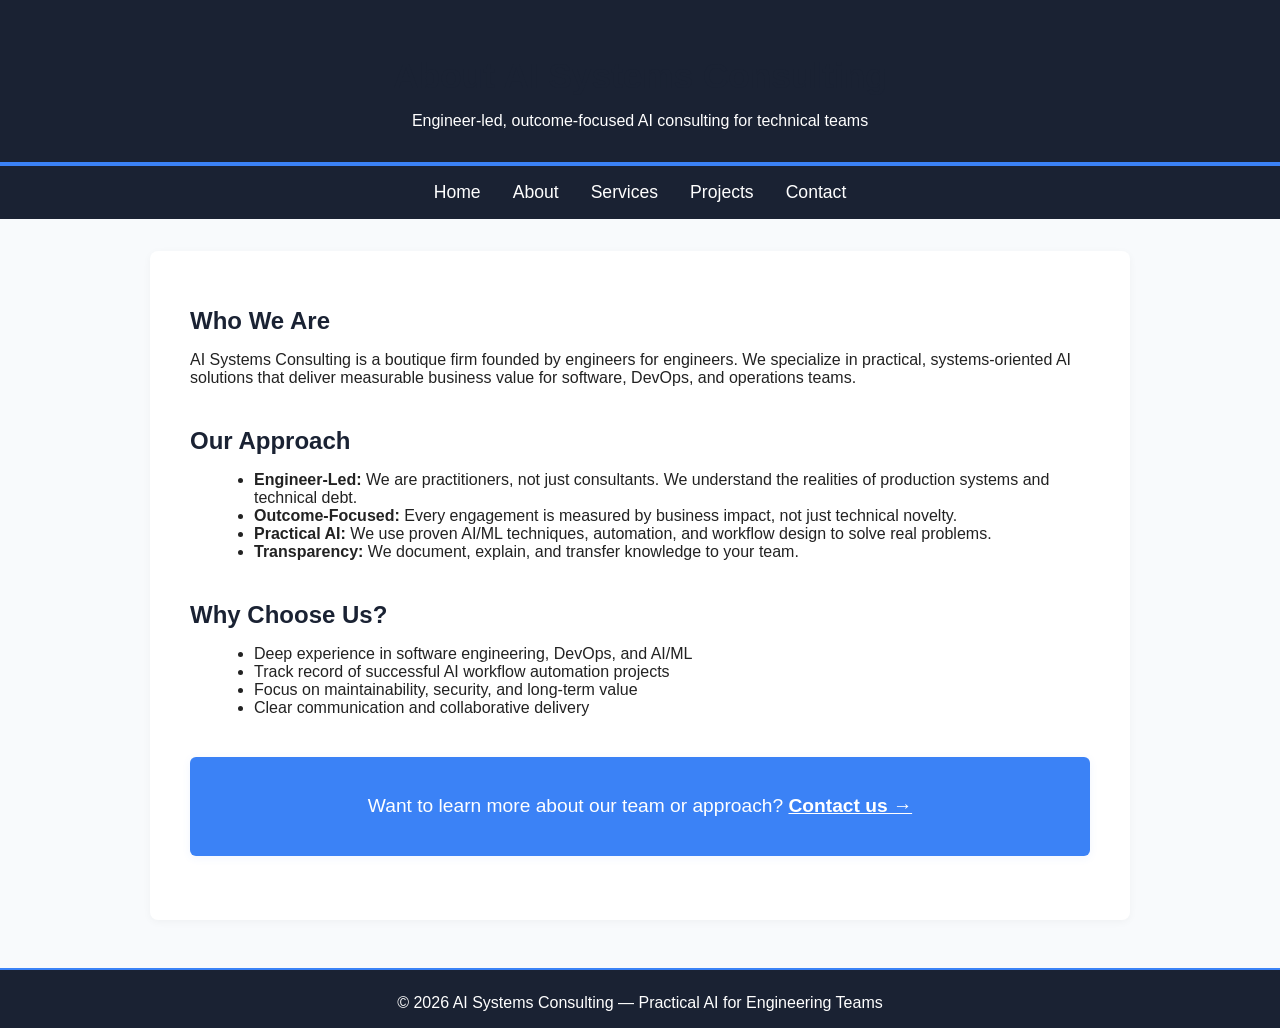
==== about.html @ 4ea0f73c "Initial website and project portfolio scaffolding" ====
<!DOCTYPE html>
<html lang="en">
<head>
  <meta charset="UTF-8">
  <meta name="viewport" content="width=device-width, initial-scale=1.0">
  <title>About | AI Systems Consulting</title>
  <link rel="stylesheet" href="assets/css/styles.css">
</head>
<body>
  <header>
    <h1>About AI Systems Consulting</h1>
    <p>Engineer-led, outcome-focused AI consulting for technical teams</p>
  </header>
  <nav>
    <a href="index.html">Home</a>
    <a href="about.html">About</a>
    <a href="services.html">Services</a>
    <a href="projects.html">Projects</a>
    <a href="contact.html">Contact</a>
  </nav>
  <main>
    <section>
      <h2>Who We Are</h2>
      <p>
        AI Systems Consulting is a boutique firm founded by engineers for engineers. We specialize in practical, systems-oriented AI solutions that deliver measurable business value for software, DevOps, and operations teams.
      </p>
    </section>
    <section>
      <h2>Our Approach</h2>
      <ul>
        <li><strong>Engineer-Led:</strong> We are practitioners, not just consultants. We understand the realities of production systems and technical debt.</li>
        <li><strong>Outcome-Focused:</strong> Every engagement is measured by business impact, not just technical novelty.</li>
        <li><strong>Practical AI:</strong> We use proven AI/ML techniques, automation, and workflow design to solve real problems.</li>
        <li><strong>Transparency:</strong> We document, explain, and transfer knowledge to your team.</li>
      </ul>
    </section>
    <section>
      <h2>Why Choose Us?</h2>
      <ul>
        <li>Deep experience in software engineering, DevOps, and AI/ML</li>
        <li>Track record of successful AI workflow automation projects</li>
        <li>Focus on maintainability, security, and long-term value</li>
        <li>Clear communication and collaborative delivery</li>
      </ul>
    </section>
    <section class="cta">
      <p>Want to learn more about our team or approach? <a href="contact.html">Contact us &rarr;</a></p>
    </section>
  </main>
  <footer>
    &copy; 2026 AI Systems Consulting &mdash; Practical AI for Engineering Teams
  </footer>
  <script src="assets/js/main.js"></script>
</body>
</html>
---- assets/css/styles.css ----
/* AI Systems Consulting - Main Stylesheet */

body {
  font-family: 'Segoe UI', 'Roboto', Arial, sans-serif;
  background: #f8fafc;
  color: #222;
  margin: 0;
  padding: 0;
}

header, nav, footer {
  background: #1a2233;
  color: #fff;
}

header {
  padding: 2rem 0 1rem 0;
  text-align: center;
  border-bottom: 4px solid #3b82f6;
}

nav {
  display: flex;
  justify-content: center;
  gap: 2rem;
  padding: 1rem 0;
  font-size: 1.1rem;
}

nav a {
  color: #fff;
  text-decoration: none;
  font-weight: 500;
  transition: color 0.2s;
}

nav a:hover {
  color: #3b82f6;
}

main {
  max-width: 900px;
  margin: 2rem auto;
  background: #fff;
  border-radius: 8px;
  box-shadow: 0 2px 8px rgba(0,0,0,0.04);
  padding: 2rem 2.5rem;
}

h1, h2, h3 {
  color: #1a2233;
  margin-top: 1.5rem;
}

h1 {
  font-size: 2.2rem;
  margin-bottom: 0.5rem;
}

h2 {
  font-size: 1.5rem;
  margin-bottom: 0.5rem;
}

h3 {
  font-size: 1.2rem;
  margin-bottom: 0.5rem;
}

section {
  margin-bottom: 2.5rem;
}

ul, ol {
  margin-left: 1.5rem;
}

.cta {
  background: #3b82f6;
  color: #fff;
  padding: 1.2rem 2rem;
  border-radius: 6px;
  text-align: center;
  font-size: 1.2rem;
  margin: 2rem 0;
  font-weight: 500;
  box-shadow: 0 2px 8px rgba(59,130,246,0.08);
}

.cta a {
  color: #fff;
  text-decoration: underline;
  font-weight: 600;
}

footer {
  text-align: center;
  padding: 1.5rem 0 1rem 0;
  font-size: 1rem;
  border-top: 2px solid #3b82f6;
  margin-top: 3rem;
}

.project-list {
  display: flex;
  flex-wrap: wrap;
  gap: 2rem;
  justify-content: flex-start;
}

.project-card {
  background: #f1f5f9;
  border-radius: 6px;
  box-shadow: 0 1px 4px rgba(0,0,0,0.03);
  padding: 1.2rem 1.5rem;
  flex: 1 1 350px;
  min-width: 320px;
  max-width: 420px;
  margin-bottom: 1.5rem;
  border-left: 4px solid #3b82f6;
}

.project-card h3 {
  margin-top: 0;
  color: #2563eb;
}

@media (max-width: 600px) {
  main {
    padding: 1rem 0.5rem;
  }
  .project-list {
    flex-direction: column;
    gap: 1rem;
  }
  .project-card {
    min-width: unset;
    max-width: unset;
  }
}
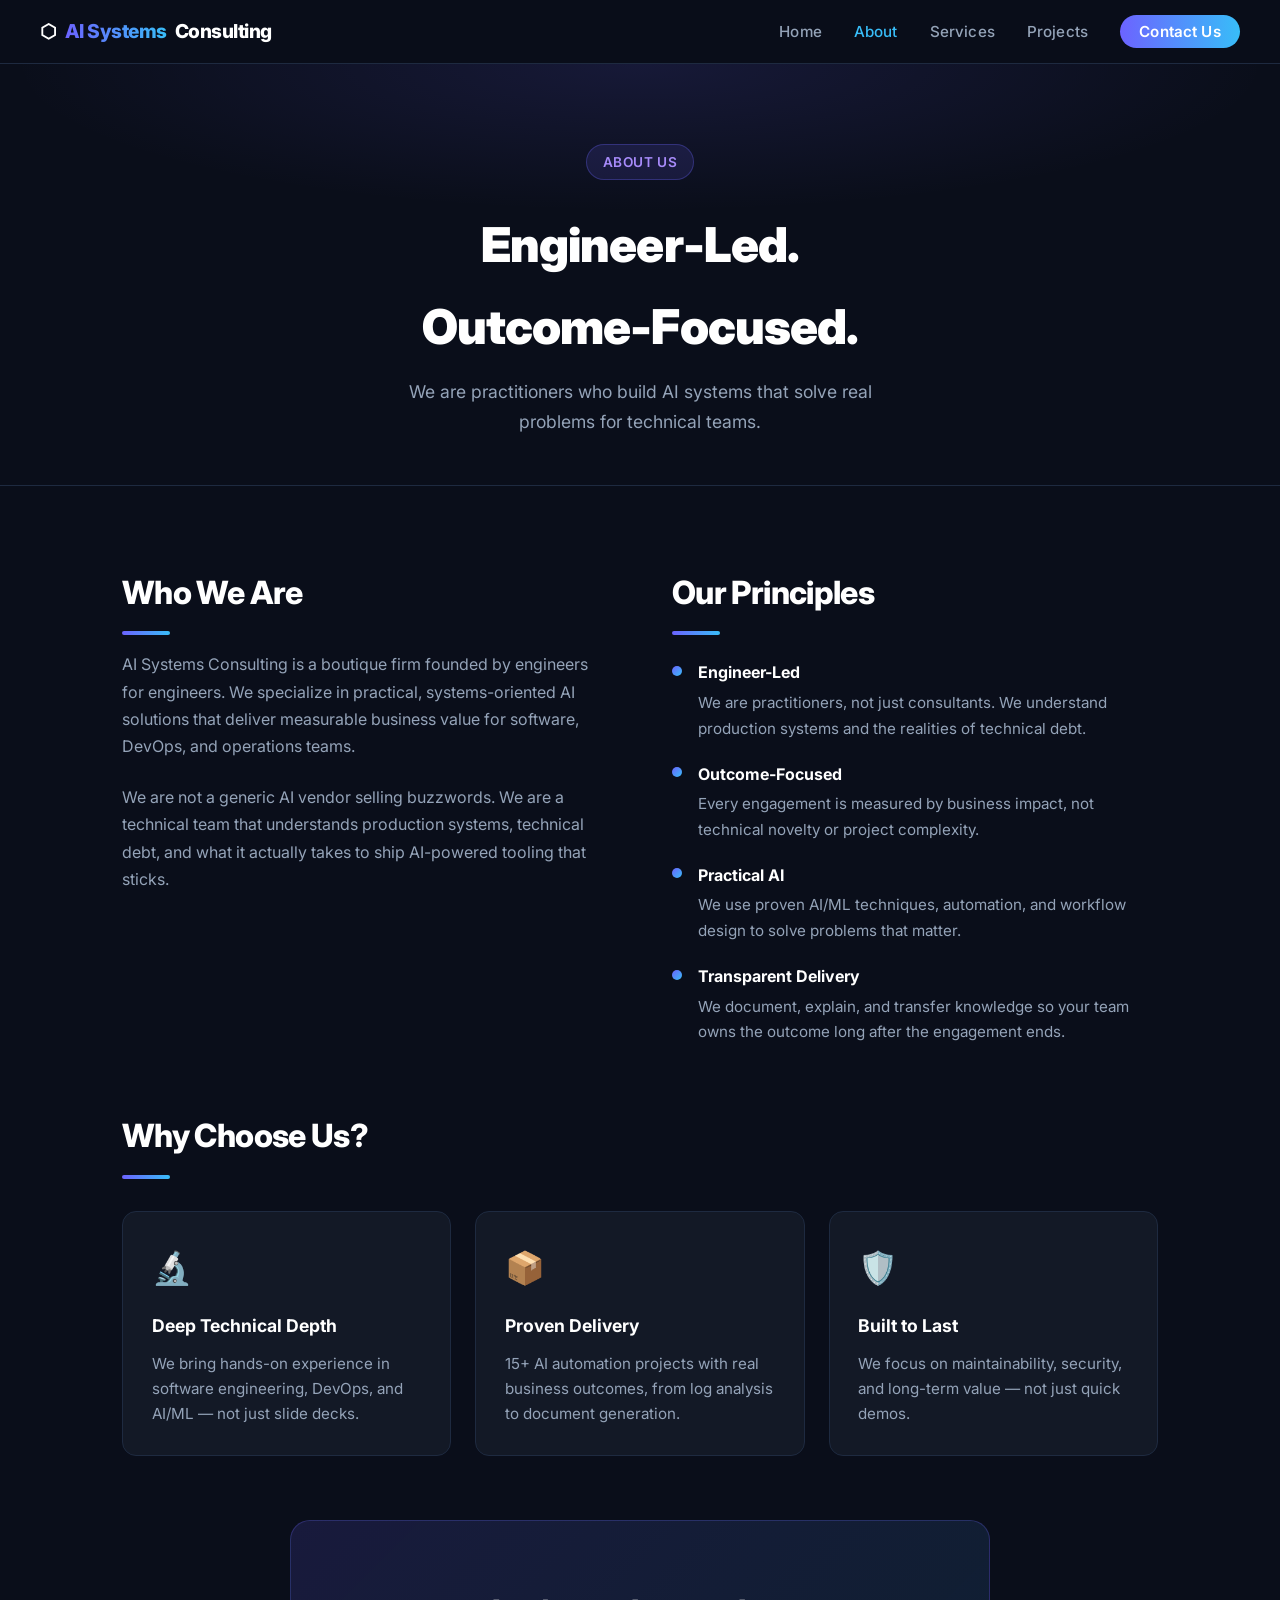
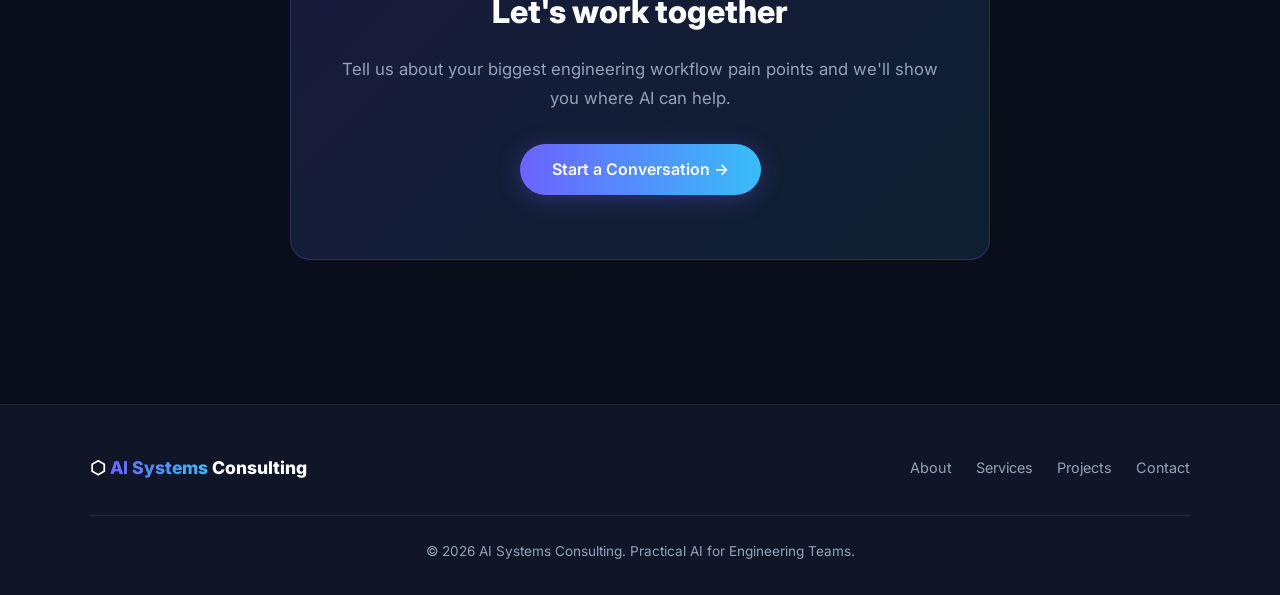
==== commit 83cdb241: "Complete website redesign: dark theme, modern layout, hero sections, card grid, scroll animations" ====
--- a/about.html
+++ b/about.html
@@ -4,52 +4,104 @@
   <meta charset="UTF-8">
   <meta name="viewport" content="width=device-width, initial-scale=1.0">
   <title>About | AI Systems Consulting</title>
+  <link rel="preconnect" href="https://fonts.googleapis.com">
+  <link rel="preconnect" href="https://fonts.gstatic.com" crossorigin>
+  <link href="https://fonts.googleapis.com/css2?family=Inter:wght@400;500;600;700;800;900&display=swap" rel="stylesheet">
   <link rel="stylesheet" href="assets/css/styles.css">
 </head>
 <body>
-  <header>
-    <h1>About AI Systems Consulting</h1>
-    <p>Engineer-led, outcome-focused AI consulting for technical teams</p>
-  </header>
-  <nav>
-    <a href="index.html">Home</a>
-    <a href="about.html">About</a>
-    <a href="services.html">Services</a>
-    <a href="projects.html">Projects</a>
-    <a href="contact.html">Contact</a>
+
+  <nav class="navbar">
+    <a class="navbar-brand" href="index.html">⬡ <span>AI Systems</span> Consulting</a>
+    <ul class="navbar-links">
+      <li><a href="index.html">Home</a></li>
+      <li><a href="about.html" class="active">About</a></li>
+      <li><a href="services.html">Services</a></li>
+      <li><a href="projects.html">Projects</a></li>
+      <li><a href="contact.html" class="navbar-cta">Contact Us</a></li>
+    </ul>
   </nav>
-  <main>
-    <section>
-      <h2>Who We Are</h2>
-      <p>
-        AI Systems Consulting is a boutique firm founded by engineers for engineers. We specialize in practical, systems-oriented AI solutions that deliver measurable business value for software, DevOps, and operations teams.
-      </p>
-    </section>
-    <section>
-      <h2>Our Approach</h2>
-      <ul>
-        <li><strong>Engineer-Led:</strong> We are practitioners, not just consultants. We understand the realities of production systems and technical debt.</li>
-        <li><strong>Outcome-Focused:</strong> Every engagement is measured by business impact, not just technical novelty.</li>
-        <li><strong>Practical AI:</strong> We use proven AI/ML techniques, automation, and workflow design to solve real problems.</li>
-        <li><strong>Transparency:</strong> We document, explain, and transfer knowledge to your team.</li>
-      </ul>
-    </section>
-    <section>
-      <h2>Why Choose Us?</h2>
-      <ul>
-        <li>Deep experience in software engineering, DevOps, and AI/ML</li>
-        <li>Track record of successful AI workflow automation projects</li>
-        <li>Focus on maintainability, security, and long-term value</li>
-        <li>Clear communication and collaborative delivery</li>
-      </ul>
-    </section>
-    <section class="cta">
-      <p>Want to learn more about our team or approach? <a href="contact.html">Contact us &rarr;</a></p>
-    </section>
-  </main>
+
+  <div class="page-hero">
+    <div class="hero-badge">About Us</div>
+    <h1>Engineer-Led.<br>Outcome-Focused.</h1>
+    <p>We are practitioners who build AI systems that solve real problems for technical teams.</p>
+  </div>
+
+  <div class="section">
+    <div class="about-grid">
+      <div>
+        <h2 class="section-title">Who We Are</h2>
+        <div class="accent-line"></div>
+        <p style="color:var(--text2); margin-bottom:1.5rem;">AI Systems Consulting is a boutique firm founded by engineers for engineers. We specialize in practical, systems-oriented AI solutions that deliver measurable business value for software, DevOps, and operations teams.</p>
+        <p style="color:var(--text2);">We are not a generic AI vendor selling buzzwords. We are a technical team that understands production systems, technical debt, and what it actually takes to ship AI-powered tooling that sticks.</p>
+      </div>
+      <div>
+        <h2 class="section-title">Our Principles</h2>
+        <div class="accent-line"></div>
+        <div class="about-values">
+          <div class="value-item">
+            <div class="value-dot"></div>
+            <div><strong style="color:var(--white);">Engineer-Led</strong><p style="color:var(--text2); font-size:0.95rem; margin-top:0.2rem;">We are practitioners, not just consultants. We understand production systems and the realities of technical debt.</p></div>
+          </div>
+          <div class="value-item">
+            <div class="value-dot"></div>
+            <div><strong style="color:var(--white);">Outcome-Focused</strong><p style="color:var(--text2); font-size:0.95rem; margin-top:0.2rem;">Every engagement is measured by business impact, not technical novelty or project complexity.</p></div>
+          </div>
+          <div class="value-item">
+            <div class="value-dot"></div>
+            <div><strong style="color:var(--white);">Practical AI</strong><p style="color:var(--text2); font-size:0.95rem; margin-top:0.2rem;">We use proven AI/ML techniques, automation, and workflow design to solve problems that matter.</p></div>
+          </div>
+          <div class="value-item">
+            <div class="value-dot"></div>
+            <div><strong style="color:var(--white);">Transparent Delivery</strong><p style="color:var(--text2); font-size:0.95rem; margin-top:0.2rem;">We document, explain, and transfer knowledge so your team owns the outcome long after the engagement ends.</p></div>
+          </div>
+        </div>
+      </div>
+    </div>
+
+    <div style="margin-top:4rem;">
+      <h2 class="section-title">Why Choose Us?</h2>
+      <div class="accent-line"></div>
+      <div class="cards-grid" style="margin-top:2rem;">
+        <div class="card">
+          <div class="card-icon">🔬</div>
+          <h3>Deep Technical Depth</h3>
+          <p style="color:var(--text2);">We bring hands-on experience in software engineering, DevOps, and AI/ML — not just slide decks.</p>
+        </div>
+        <div class="card">
+          <div class="card-icon">📦</div>
+          <h3>Proven Delivery</h3>
+          <p style="color:var(--text2);">15+ AI automation projects with real business outcomes, from log analysis to document generation.</p>
+        </div>
+        <div class="card">
+          <div class="card-icon">🛡️</div>
+          <h3>Built to Last</h3>
+          <p style="color:var(--text2);">We focus on maintainability, security, and long-term value — not just quick demos.</p>
+        </div>
+      </div>
+    </div>
+
+    <div class="cta-section" style="margin-top:4rem;">
+      <h2>Let's work together</h2>
+      <p>Tell us about your biggest engineering workflow pain points and we'll show you where AI can help.</p>
+      <a href="contact.html" class="btn btn-primary">Start a Conversation →</a>
+    </div>
+  </div>
+
   <footer>
-    &copy; 2026 AI Systems Consulting &mdash; Practical AI for Engineering Teams
+    <div class="footer-inner">
+      <div class="footer-brand">⬡ <span>AI Systems</span> Consulting</div>
+      <div class="footer-links">
+        <a href="about.html">About</a>
+        <a href="services.html">Services</a>
+        <a href="projects.html">Projects</a>
+        <a href="contact.html">Contact</a>
+      </div>
+    </div>
+    <div class="footer-copy">&copy; 2026 AI Systems Consulting. Practical AI for Engineering Teams.</div>
   </footer>
+
   <script src="assets/js/main.js"></script>
 </body>
 </html>
--- a/assets/css/styles.css
+++ b/assets/css/styles.css
@@ -1,140 +1,582 @@
-/* AI Systems Consulting - Main Stylesheet */
+/* ===================================================
+   AI Systems Consulting — Complete Redesign 2026
+   =================================================== */
+
+:root {
+  --bg: #0a0e1a;
+  --bg2: #101628;
+  --bg3: #151c30;
+  --card: #131926;
+  --accent: #6c63ff;
+  --accent2: #38bdf8;
+  --accent3: #a78bfa;
+  --text: #e8eaf6;
+  --text2: #94a3b8;
+  --border: #1e2a40;
+  --white: #fff;
+  --radius: 14px;
+  --shadow: 0 4px 32px rgba(108,99,255,0.10);
+  --transition: 0.22s cubic-bezier(.4,0,.2,1);
+}
+
+*, *::before, *::after { box-sizing: border-box; margin: 0; padding: 0; }
+
+html { scroll-behavior: smooth; }
 
 body {
-  font-family: 'Segoe UI', 'Roboto', Arial, sans-serif;
-  background: #f8fafc;
-  color: #222;
-  margin: 0;
-  padding: 0;
-}
-
-header, nav, footer {
-  background: #1a2233;
-  color: #fff;
-}
-
-header {
-  padding: 2rem 0 1rem 0;
-  text-align: center;
-  border-bottom: 4px solid #3b82f6;
-}
-
-nav {
-  display: flex;
+  font-family: 'Inter', 'Segoe UI', Arial, sans-serif;
+  background: var(--bg);
+  color: var(--text);
+  min-height: 100vh;
+  line-height: 1.7;
+}
+
+/* ---- NAVBAR ---- */
+.navbar {
+  position: sticky;
+  top: 0;
+  z-index: 100;
+  background: rgba(10,14,26,0.95);
+  backdrop-filter: blur(12px);
+  border-bottom: 1px solid var(--border);
+  display: flex;
+  align-items: center;
+  justify-content: space-between;
+  padding: 0 2.5rem;
+  height: 64px;
+}
+.navbar-brand {
+  font-size: 1.2rem;
+  font-weight: 800;
+  letter-spacing: -0.5px;
+  color: var(--white);
+  text-decoration: none;
+  display: flex;
+  align-items: center;
+  gap: 0.5rem;
+}
+.navbar-brand span {
+  background: linear-gradient(90deg, var(--accent), var(--accent2));
+  -webkit-background-clip: text;
+  -webkit-text-fill-color: transparent;
+  background-clip: text;
+}
+.navbar-links {
+  display: flex;
+  gap: 2rem;
+  list-style: none;
+}
+.navbar-links a {
+  color: var(--text2);
+  text-decoration: none;
+  font-size: 0.95rem;
+  font-weight: 500;
+  transition: color var(--transition);
+  letter-spacing: 0.01em;
+}
+.navbar-links a:hover, .navbar-links a.active {
+  color: var(--accent2);
+}
+.navbar-cta {
+  background: linear-gradient(90deg, var(--accent), var(--accent2));
+  color: var(--white) !important;
+  padding: 0.45rem 1.2rem;
+  border-radius: 99px;
+  font-weight: 600 !important;
+  transition: opacity var(--transition) !important;
+}
+.navbar-cta:hover { opacity: 0.85; }
+
+/* ---- HERO ---- */
+.hero {
+  min-height: 88vh;
+  display: flex;
+  flex-direction: column;
+  align-items: center;
   justify-content: center;
-  gap: 2rem;
+  text-align: center;
+  padding: 6rem 2rem 4rem;
+  background: radial-gradient(ellipse 80% 60% at 50% 0%, rgba(108,99,255,0.18) 0%, transparent 70%),
+              radial-gradient(ellipse 50% 40% at 80% 80%, rgba(56,189,248,0.10) 0%, transparent 60%),
+              var(--bg);
+  position: relative;
+  overflow: hidden;
+}
+.hero::before {
+  content: '';
+  position: absolute;
+  inset: 0;
+  background: url("data:image/svg+xml,%3Csvg width='60' height='60' viewBox='0 0 60 60' xmlns='http://www.w3.org/2000/svg'%3E%3Cg fill='none' fill-rule='evenodd'%3E%3Cg fill='%236c63ff' fill-opacity='0.04'%3E%3Ccircle cx='30' cy='30' r='1.5'/%3E%3C/g%3E%3C/g%3E%3C/svg%3E");
+  pointer-events: none;
+}
+.hero-badge {
+  display: inline-flex;
+  align-items: center;
+  gap: 0.5rem;
+  background: rgba(108,99,255,0.13);
+  border: 1px solid rgba(108,99,255,0.3);
+  color: var(--accent3);
+  border-radius: 99px;
+  padding: 0.35rem 1rem;
+  font-size: 0.85rem;
+  font-weight: 600;
+  margin-bottom: 1.5rem;
+  letter-spacing: 0.04em;
+  text-transform: uppercase;
+}
+.hero h1 {
+  font-size: clamp(2.2rem, 6vw, 4rem);
+  font-weight: 900;
+  line-height: 1.1;
+  letter-spacing: -0.03em;
+  margin-bottom: 1.2rem;
+  color: var(--white);
+}
+.hero h1 .gradient-text {
+  background: linear-gradient(90deg, var(--accent), var(--accent2), var(--accent3));
+  -webkit-background-clip: text;
+  -webkit-text-fill-color: transparent;
+  background-clip: text;
+}
+.hero p {
+  font-size: 1.2rem;
+  color: var(--text2);
+  max-width: 620px;
+  margin: 0 auto 2.5rem;
+}
+.hero-actions {
+  display: flex;
+  gap: 1rem;
+  flex-wrap: wrap;
+  justify-content: center;
+}
+.btn {
+  display: inline-flex;
+  align-items: center;
+  gap: 0.4rem;
+  padding: 0.75rem 2rem;
+  border-radius: 99px;
+  font-size: 1rem;
+  font-weight: 600;
+  text-decoration: none;
+  transition: all var(--transition);
+  cursor: pointer;
+  border: none;
+}
+.btn-primary {
+  background: linear-gradient(90deg, var(--accent), var(--accent2));
+  color: var(--white);
+  box-shadow: 0 4px 24px rgba(108,99,255,0.3);
+}
+.btn-primary:hover { opacity: 0.88; transform: translateY(-1px); box-shadow: 0 8px 32px rgba(108,99,255,0.4); }
+.btn-secondary {
+  background: rgba(255,255,255,0.06);
+  color: var(--text);
+  border: 1px solid var(--border);
+}
+.btn-secondary:hover { background: rgba(255,255,255,0.10); transform: translateY(-1px); }
+
+/* ---- STATS BAR ---- */
+.stats-bar {
+  display: flex;
+  justify-content: center;
+  gap: 3rem;
+  padding: 2.5rem 2rem;
+  background: var(--bg2);
+  border-top: 1px solid var(--border);
+  border-bottom: 1px solid var(--border);
+  flex-wrap: wrap;
+}
+.stat {
+  text-align: center;
+}
+.stat-number {
+  font-size: 2rem;
+  font-weight: 800;
+  background: linear-gradient(90deg, var(--accent), var(--accent2));
+  -webkit-background-clip: text;
+  -webkit-text-fill-color: transparent;
+  background-clip: text;
+}
+.stat-label {
+  font-size: 0.85rem;
+  color: var(--text2);
+  margin-top: 0.1rem;
+  letter-spacing: 0.03em;
+}
+
+/* ---- SECTIONS ---- */
+.section {
+  padding: 5rem 2rem;
+  max-width: 1100px;
+  margin: 0 auto;
+}
+.section-title {
+  font-size: 2rem;
+  font-weight: 800;
+  letter-spacing: -0.02em;
+  color: var(--white);
+  margin-bottom: 0.5rem;
+}
+.section-subtitle {
+  color: var(--text2);
+  font-size: 1.05rem;
+  margin-bottom: 3rem;
+  max-width: 560px;
+}
+.section-header { margin-bottom: 3rem; }
+.accent-line {
+  width: 48px;
+  height: 4px;
+  background: linear-gradient(90deg, var(--accent), var(--accent2));
+  border-radius: 99px;
+  margin: 0.7rem 0 1rem;
+}
+
+/* ---- CARDS GRID ---- */
+.cards-grid {
+  display: grid;
+  grid-template-columns: repeat(auto-fill, minmax(300px, 1fr));
+  gap: 1.5rem;
+}
+.card {
+  background: var(--card);
+  border: 1px solid var(--border);
+  border-radius: var(--radius);
+  padding: 1.8rem;
+  transition: border-color var(--transition), transform var(--transition), box-shadow var(--transition);
+  position: relative;
+  overflow: hidden;
+}
+.card::before {
+  content: '';
+  position: absolute;
+  top: 0; left: 0; right: 0;
+  height: 3px;
+  background: linear-gradient(90deg, var(--accent), var(--accent2));
+  opacity: 0;
+  transition: opacity var(--transition);
+}
+.card:hover {
+  border-color: rgba(108,99,255,0.4);
+  transform: translateY(-3px);
+  box-shadow: 0 12px 40px rgba(108,99,255,0.12);
+}
+.card:hover::before { opacity: 1; }
+.card-icon {
+  font-size: 2rem;
+  margin-bottom: 1rem;
+}
+.card h3 {
+  font-size: 1.1rem;
+  font-weight: 700;
+  color: var(--white);
+  margin-bottom: 0.6rem;
+}
+.card h3 a {
+  color: var(--white);
+  text-decoration: none;
+  transition: color var(--transition);
+}
+.card h3 a:hover { color: var(--accent2); }
+.card p {
+  color: var(--text2);
+  font-size: 0.95rem;
+  line-height: 1.65;
+}
+.card-tag {
+  display: inline-block;
+  background: rgba(108,99,255,0.13);
+  color: var(--accent3);
+  border-radius: 99px;
+  font-size: 0.75rem;
+  font-weight: 600;
+  padding: 0.2rem 0.75rem;
+  margin-bottom: 0.8rem;
+  letter-spacing: 0.04em;
+}
+
+/* ---- SERVICES ---- */
+.services-grid {
+  display: grid;
+  grid-template-columns: repeat(auto-fill, minmax(300px, 1fr));
+  gap: 1.5rem;
+}
+.service-card {
+  background: var(--card);
+  border: 1px solid var(--border);
+  border-radius: var(--radius);
+  padding: 2rem;
+  transition: all var(--transition);
+}
+.service-card:hover {
+  border-color: rgba(56,189,248,0.4);
+  transform: translateY(-2px);
+  box-shadow: 0 8px 32px rgba(56,189,248,0.08);
+}
+.service-icon {
+  width: 48px; height: 48px;
+  background: linear-gradient(135deg, var(--accent), var(--accent2));
+  border-radius: 12px;
+  display: flex;
+  align-items: center;
+  justify-content: center;
+  font-size: 1.4rem;
+  margin-bottom: 1.2rem;
+}
+.service-card h3 {
+  font-size: 1.1rem;
+  font-weight: 700;
+  color: var(--white);
+  margin-bottom: 0.6rem;
+}
+.service-meta {
+  margin-top: 1rem;
+  padding-top: 1rem;
+  border-top: 1px solid var(--border);
+  font-size: 0.85rem;
+}
+.service-meta strong { color: var(--accent2); }
+
+/* ---- CTA SECTION ---- */
+.cta-section {
+  background: linear-gradient(135deg, rgba(108,99,255,0.15) 0%, rgba(56,189,248,0.10) 100%);
+  border: 1px solid rgba(108,99,255,0.25);
+  border-radius: 20px;
+  padding: 4rem 3rem;
+  text-align: center;
+  margin: 4rem auto;
+  max-width: 700px;
+}
+.cta-section h2 {
+  font-size: 2rem;
+  font-weight: 800;
+  color: var(--white);
+  margin-bottom: 1rem;
+}
+.cta-section p {
+  color: var(--text2);
+  margin-bottom: 2rem;
+  font-size: 1.05rem;
+}
+
+/* ---- ABOUT PAGE ---- */
+.about-grid {
+  display: grid;
+  grid-template-columns: 1fr 1fr;
+  gap: 4rem;
+  align-items: start;
+}
+.about-values {
+  display: grid;
+  gap: 1.2rem;
+  margin-top: 1.5rem;
+}
+.value-item {
+  display: flex;
+  gap: 1rem;
+  align-items: flex-start;
+}
+.value-dot {
+  width: 10px; height: 10px;
+  background: linear-gradient(135deg, var(--accent), var(--accent2));
+  border-radius: 50%;
+  margin-top: 0.4rem;
+  flex-shrink: 0;
+}
+
+/* ---- ALL PROJECTS PAGE ---- */
+.projects-list {
+  display: grid;
+  gap: 1rem;
+}
+.project-list-item {
+  background: var(--card);
+  border: 1px solid var(--border);
+  border-radius: var(--radius);
+  padding: 1.2rem 1.8rem;
+  display: flex;
+  align-items: center;
+  gap: 1.2rem;
+  text-decoration: none;
+  transition: all var(--transition);
+}
+.project-list-item:hover {
+  border-color: rgba(108,99,255,0.4);
+  transform: translateX(4px);
+  box-shadow: 0 4px 24px rgba(108,99,255,0.10);
+}
+.project-num {
+  font-size: 0.8rem;
+  font-weight: 700;
+  color: var(--accent3);
+  background: rgba(108,99,255,0.12);
+  border-radius: 8px;
+  padding: 0.25rem 0.6rem;
+  min-width: 36px;
+  text-align: center;
+}
+.project-list-item h3 {
+  font-size: 1rem;
+  font-weight: 600;
+  color: var(--white);
+  margin-bottom: 0.15rem;
+}
+.project-list-item p {
+  color: var(--text2);
+  font-size: 0.88rem;
+}
+.arrow-icon {
+  margin-left: auto;
+  color: var(--text2);
+  font-size: 1.2rem;
+  transition: transform var(--transition), color var(--transition);
+}
+.project-list-item:hover .arrow-icon {
+  transform: translateX(4px);
+  color: var(--accent2);
+}
+
+/* ---- CONTACT FORM ---- */
+.contact-grid {
+  display: grid;
+  grid-template-columns: 1fr 1.5fr;
+  gap: 4rem;
+  align-items: start;
+}
+.contact-info h3 { color: var(--white); font-size: 1.1rem; margin-bottom: 0.5rem; }
+.contact-item {
+  display: flex;
+  align-items: center;
+  gap: 0.8rem;
   padding: 1rem 0;
+  border-bottom: 1px solid var(--border);
+  color: var(--text2);
+  font-size: 0.95rem;
+}
+.contact-icon {
+  font-size: 1.2rem;
+  width: 36px;
+  text-align: center;
+}
+.contact-form .form-group {
+  margin-bottom: 1.2rem;
+}
+.contact-form label {
+  display: block;
+  font-size: 0.88rem;
+  color: var(--text2);
+  font-weight: 600;
+  margin-bottom: 0.4rem;
+  letter-spacing: 0.03em;
+}
+.contact-form input,
+.contact-form textarea,
+.contact-form select {
+  width: 100%;
+  background: var(--bg2);
+  border: 1px solid var(--border);
+  border-radius: 10px;
+  color: var(--text);
+  padding: 0.75rem 1rem;
+  font-size: 0.98rem;
+  font-family: inherit;
+  transition: border-color var(--transition);
+  outline: none;
+}
+.contact-form input:focus,
+.contact-form textarea:focus {
+  border-color: var(--accent);
+  box-shadow: 0 0 0 3px rgba(108,99,255,0.12);
+}
+.contact-form textarea { min-height: 130px; resize: vertical; }
+.form-submit {
+  width: 100%;
+  font-size: 1rem;
+}
+
+/* ---- FOOTER ---- */
+footer {
+  background: var(--bg2);
+  border-top: 1px solid var(--border);
+  padding: 3rem 2rem 2rem;
+  margin-top: 0;
+}
+.footer-inner {
+  max-width: 1100px;
+  margin: 0 auto;
+  display: flex;
+  justify-content: space-between;
+  align-items: center;
+  flex-wrap: wrap;
+  gap: 1rem;
+}
+.footer-brand {
   font-size: 1.1rem;
-}
-
-nav a {
-  color: #fff;
+  font-weight: 800;
+  color: var(--white);
+}
+.footer-brand span {
+  background: linear-gradient(90deg, var(--accent), var(--accent2));
+  -webkit-background-clip: text;
+  -webkit-text-fill-color: transparent;
+  background-clip: text;
+}
+.footer-links {
+  display: flex;
+  gap: 1.5rem;
+}
+.footer-links a {
+  color: var(--text2);
   text-decoration: none;
-  font-weight: 500;
-  transition: color 0.2s;
-}
-
-nav a:hover {
-  color: #3b82f6;
-}
-
-main {
-  max-width: 900px;
-  margin: 2rem auto;
-  background: #fff;
-  border-radius: 8px;
-  box-shadow: 0 2px 8px rgba(0,0,0,0.04);
-  padding: 2rem 2.5rem;
-}
-
-h1, h2, h3 {
-  color: #1a2233;
-  margin-top: 1.5rem;
-}
-
-h1 {
-  font-size: 2.2rem;
-  margin-bottom: 0.5rem;
-}
-
-h2 {
-  font-size: 1.5rem;
-  margin-bottom: 0.5rem;
-}
-
-h3 {
-  font-size: 1.2rem;
-  margin-bottom: 0.5rem;
-}
-
-section {
-  margin-bottom: 2.5rem;
-}
-
-ul, ol {
-  margin-left: 1.5rem;
-}
-
-.cta {
-  background: #3b82f6;
-  color: #fff;
-  padding: 1.2rem 2rem;
-  border-radius: 6px;
-  text-align: center;
-  font-size: 1.2rem;
-  margin: 2rem 0;
-  font-weight: 500;
-  box-shadow: 0 2px 8px rgba(59,130,246,0.08);
-}
-
-.cta a {
-  color: #fff;
-  text-decoration: underline;
-  font-weight: 600;
-}
-
-footer {
-  text-align: center;
-  padding: 1.5rem 0 1rem 0;
-  font-size: 1rem;
-  border-top: 2px solid #3b82f6;
-  margin-top: 3rem;
-}
-
-.project-list {
-  display: flex;
-  flex-wrap: wrap;
-  gap: 2rem;
-  justify-content: flex-start;
-}
-
-.project-card {
-  background: #f1f5f9;
-  border-radius: 6px;
-  box-shadow: 0 1px 4px rgba(0,0,0,0.03);
-  padding: 1.2rem 1.5rem;
-  flex: 1 1 350px;
-  min-width: 320px;
-  max-width: 420px;
-  margin-bottom: 1.5rem;
-  border-left: 4px solid #3b82f6;
-}
-
-.project-card h3 {
-  margin-top: 0;
-  color: #2563eb;
-}
-
-@media (max-width: 600px) {
-  main {
-    padding: 1rem 0.5rem;
-  }
-  .project-list {
-    flex-direction: column;
-    gap: 1rem;
-  }
-  .project-card {
-    min-width: unset;
-    max-width: unset;
-  }
-}
+  font-size: 0.9rem;
+  transition: color var(--transition);
+}
+.footer-links a:hover { color: var(--accent2); }
+.footer-copy {
+  color: var(--text2);
+  font-size: 0.85rem;
+  margin-top: 2rem;
+  text-align: center;
+  max-width: 1100px;
+  margin: 2rem auto 0;
+  padding-top: 1.5rem;
+  border-top: 1px solid var(--border);
+}
+
+/* ---- PAGE HERO (inner pages) ---- */
+.page-hero {
+  padding: 5rem 2rem 3rem;
+  text-align: center;
+  background: radial-gradient(ellipse 70% 50% at 50% 0%, rgba(108,99,255,0.13) 0%, transparent 70%), var(--bg);
+  border-bottom: 1px solid var(--border);
+}
+.page-hero h1 {
+  font-size: clamp(1.8rem, 4vw, 3rem);
+  font-weight: 900;
+  letter-spacing: -0.02em;
+  color: var(--white);
+  margin-bottom: 0.6rem;
+}
+.page-hero p {
+  color: var(--text2);
+  font-size: 1.1rem;
+  max-width: 520px;
+  margin: 0 auto;
+}
+
+/* ---- RESPONSIVE ---- */
+@media (max-width: 768px) {
+  .navbar { padding: 0 1.2rem; }
+  .navbar-links { gap: 1.2rem; }
+  .about-grid, .contact-grid { grid-template-columns: 1fr; gap: 2rem; }
+  .cards-grid, .services-grid { grid-template-columns: 1fr; }
+  .stats-bar { gap: 1.5rem; }
+  .section { padding: 3rem 1.2rem; }
+  .cta-section { padding: 2.5rem 1.5rem; }
+}
+@media (max-width: 500px) {
+  .hero h1 { font-size: 2rem; }
+  .hero-actions { flex-direction: column; align-items: stretch; }
+  .navbar-links { display: none; }
+}
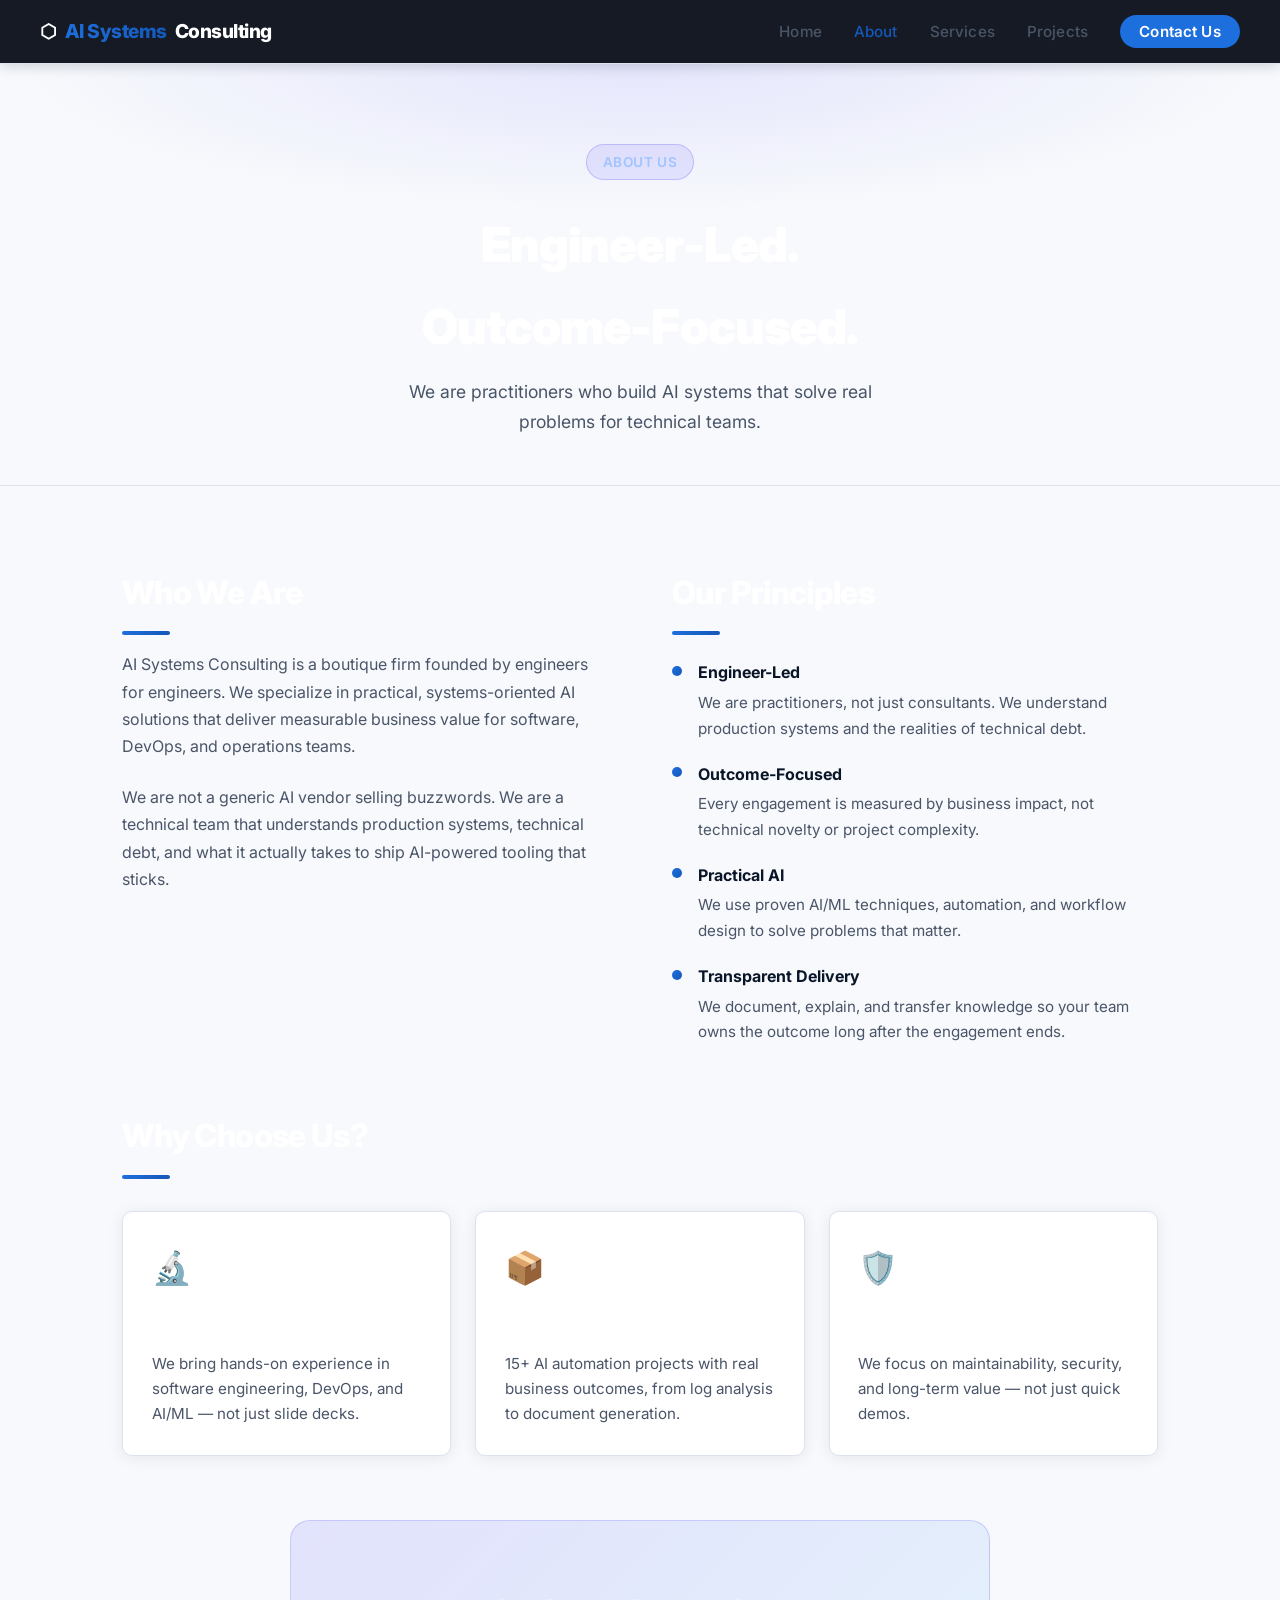
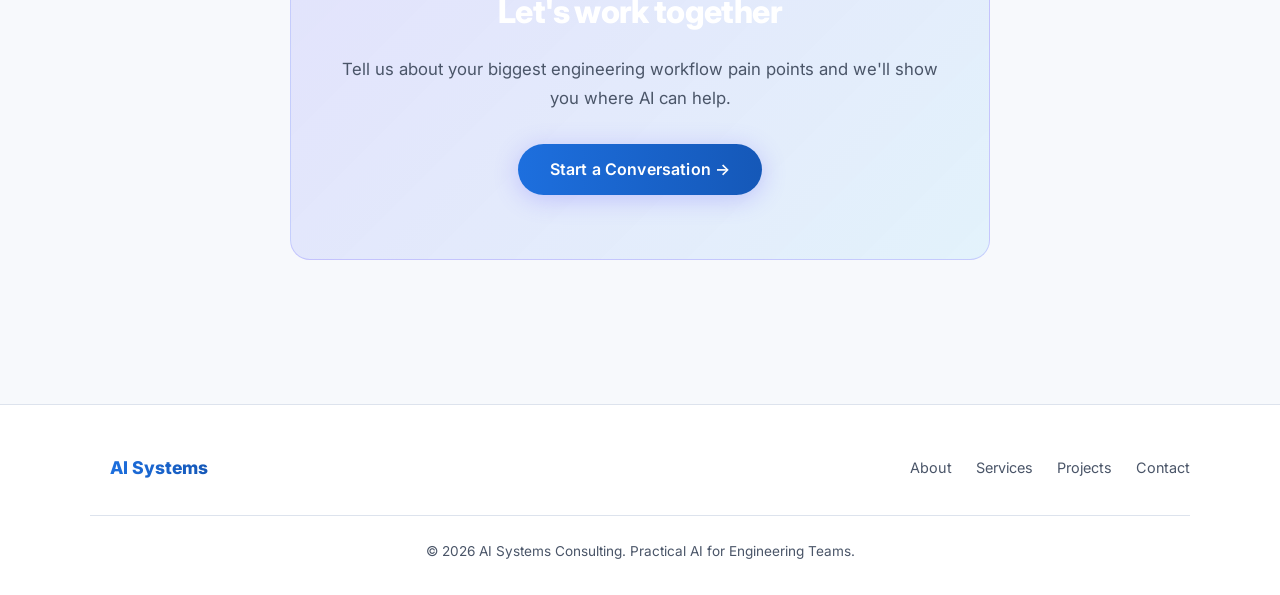
==== commit fb96952f: "Professional light theme: navy/white/blue palette, clean corporate design" ====
--- a/about.html
+++ b/about.html
@@ -42,19 +42,19 @@
         <div class="about-values">
           <div class="value-item">
             <div class="value-dot"></div>
-            <div><strong style="color:var(--white);">Engineer-Led</strong><p style="color:var(--text2); font-size:0.95rem; margin-top:0.2rem;">We are practitioners, not just consultants. We understand production systems and the realities of technical debt.</p></div>
+            <div><strong style="color:var(--navy);">Engineer-Led</strong><p style="color:var(--text2); font-size:0.95rem; margin-top:0.2rem;">We are practitioners, not just consultants. We understand production systems and the realities of technical debt.</p></div>
           </div>
           <div class="value-item">
             <div class="value-dot"></div>
-            <div><strong style="color:var(--white);">Outcome-Focused</strong><p style="color:var(--text2); font-size:0.95rem; margin-top:0.2rem;">Every engagement is measured by business impact, not technical novelty or project complexity.</p></div>
+            <div><strong style="color:var(--navy);">Outcome-Focused</strong><p style="color:var(--text2); font-size:0.95rem; margin-top:0.2rem;">Every engagement is measured by business impact, not technical novelty or project complexity.</p></div>
           </div>
           <div class="value-item">
             <div class="value-dot"></div>
-            <div><strong style="color:var(--white);">Practical AI</strong><p style="color:var(--text2); font-size:0.95rem; margin-top:0.2rem;">We use proven AI/ML techniques, automation, and workflow design to solve problems that matter.</p></div>
+            <div><strong style="color:var(--navy);">Practical AI</strong><p style="color:var(--text2); font-size:0.95rem; margin-top:0.2rem;">We use proven AI/ML techniques, automation, and workflow design to solve problems that matter.</p></div>
           </div>
           <div class="value-item">
             <div class="value-dot"></div>
-            <div><strong style="color:var(--white);">Transparent Delivery</strong><p style="color:var(--text2); font-size:0.95rem; margin-top:0.2rem;">We document, explain, and transfer knowledge so your team owns the outcome long after the engagement ends.</p></div>
+            <div><strong style="color:var(--navy);">Transparent Delivery</strong><p style="color:var(--text2); font-size:0.95rem; margin-top:0.2rem;">We document, explain, and transfer knowledge so your team owns the outcome long after the engagement ends.</p></div>
           </div>
         </div>
       </div>
--- a/assets/css/styles.css
+++ b/assets/css/styles.css
@@ -1,22 +1,28 @@
 /* ===================================================
-   AI Systems Consulting — Complete Redesign 2026
+   AI Systems Consulting — Business Professional Theme
    =================================================== */
 
 :root {
-  --bg: #0a0e1a;
-  --bg2: #101628;
-  --bg3: #151c30;
-  --card: #131926;
-  --accent: #6c63ff;
-  --accent2: #38bdf8;
-  --accent3: #a78bfa;
-  --text: #e8eaf6;
-  --text2: #94a3b8;
-  --border: #1e2a40;
+  --bg: #f7f9fc;
+  --bg2: #ffffff;
+  --bg3: #eef2f7;
+  --card: #ffffff;
+  --navy: #0a1628;
+  --navy2: #0f2044;
+  --navy3: #162550;
+  --accent: #1d6fde;
+  --accent2: #1558b8;
+  --accent-light: #e8f0fd;
+  --gold: #d4900a;
+  --text: #1a2540;
+  --text2: #4a5568;
+  --text3: #6b7a99;
+  --border: #dde3ed;
   --white: #fff;
-  --radius: 14px;
-  --shadow: 0 4px 32px rgba(108,99,255,0.10);
-  --transition: 0.22s cubic-bezier(.4,0,.2,1);
+  --radius: 10px;
+  --shadow: 0 2px 16px rgba(10,22,40,0.08);
+  --shadow-md: 0 6px 32px rgba(10,22,40,0.12);
+  --transition: 0.2s cubic-bezier(.4,0,.2,1);
 }
 
 *, *::before, *::after { box-sizing: border-box; margin: 0; padding: 0; }
@@ -29,6 +35,592 @@
   color: var(--text);
   min-height: 100vh;
   line-height: 1.7;
+}
+
+/* ---- NAVBAR ---- */
+.navbar {
+  position: sticky;
+  top: 0;
+  z-index: 100;
+  background: var(--navy);
+  border-bottom: 1px solid rgba(255,255,255,0.07);
+  display: flex;
+  align-items: center;
+  justify-content: space-between;
+  padding: 0 3rem;
+  height: 68px;
+  box-shadow: 0 2px 12px rgba(10,22,40,0.18);
+}
+.navbar-brand {
+  font-size: 1.1rem;
+  font-weight: 800;
+  letter-spacing: -0.3px;
+  color: var(--white);
+  text-decoration: none;
+  display: flex;
+  align-items: center;
+  gap: 0.5rem;
+}
+.navbar-brand span {
+  color: #5ba4f5;
+}
+.navbar-links {
+  display: flex;
+  gap: 2.2rem;
+  list-style: none;
+}
+.navbar-links a {
+  color: rgba(255,255,255,0.75);
+  text-decoration: none;
+  font-size: 0.92rem;
+  font-weight: 500;
+  transition: color var(--transition);
+  letter-spacing: 0.01em;
+}
+.navbar-links a:hover, .navbar-links a.active {
+  color: var(--white);
+}
+.navbar-cta {
+  background: var(--accent) !important;
+  color: var(--white) !important;
+  padding: 0.42rem 1.2rem;
+  border-radius: 6px;
+  font-weight: 600 !important;
+  transition: background var(--transition) !important;
+}
+.navbar-cta:hover { background: var(--accent2) !important; }
+
+/* ---- HERO ---- */
+.hero {
+  min-height: 84vh;
+  display: flex;
+  flex-direction: column;
+  align-items: center;
+  justify-content: center;
+  text-align: center;
+  padding: 6rem 2rem 4rem;
+  background: linear-gradient(160deg, var(--navy) 0%, var(--navy2) 55%, #0d2857 100%);
+  position: relative;
+  overflow: hidden;
+}
+.hero::before {
+  content: '';
+  position: absolute;
+  inset: 0;
+  background: url("data:image/svg+xml,%3Csvg width='80' height='80' viewBox='0 0 80 80' xmlns='http://www.w3.org/2000/svg'%3E%3Cg fill='none'%3E%3Cg fill='%23ffffff' fill-opacity='0.025'%3E%3Ccircle cx='40' cy='40' r='1'/%3E%3C/g%3E%3C/g%3E%3C/svg%3E");
+  pointer-events: none;
+}
+.hero-badge {
+  display: inline-flex;
+  align-items: center;
+  gap: 0.5rem;
+  background: rgba(255,255,255,0.08);
+  border: 1px solid rgba(255,255,255,0.15);
+  color: #a0c4ff;
+  border-radius: 4px;
+  padding: 0.3rem 1rem;
+  font-size: 0.78rem;
+  font-weight: 700;
+  margin-bottom: 1.8rem;
+  letter-spacing: 0.1em;
+  text-transform: uppercase;
+}
+.hero h1 {
+  font-size: clamp(2.2rem, 5.5vw, 3.8rem);
+  font-weight: 800;
+  line-height: 1.12;
+  letter-spacing: -0.03em;
+  margin-bottom: 1.2rem;
+  color: var(--white);
+}
+.hero h1 .gradient-text {
+  background: linear-gradient(90deg, #5ba4f5, #a0c4ff);
+  -webkit-background-clip: text;
+  -webkit-text-fill-color: transparent;
+  background-clip: text;
+}
+.hero p {
+  font-size: 1.15rem;
+  color: rgba(255,255,255,0.7);
+  max-width: 600px;
+  margin: 0 auto 2.5rem;
+  line-height: 1.75;
+}
+.hero-actions {
+  display: flex;
+  gap: 1rem;
+  flex-wrap: wrap;
+  justify-content: center;
+}
+.btn {
+  display: inline-flex;
+  align-items: center;
+  gap: 0.4rem;
+  padding: 0.8rem 2rem;
+  border-radius: 6px;
+  font-size: 0.95rem;
+  font-weight: 600;
+  text-decoration: none;
+  transition: all var(--transition);
+  cursor: pointer;
+  border: none;
+  letter-spacing: 0.01em;
+}
+.btn-primary {
+  background: var(--accent);
+  color: var(--white);
+  box-shadow: 0 4px 16px rgba(29,111,222,0.3);
+}
+.btn-primary:hover { background: var(--accent2); transform: translateY(-1px); box-shadow: 0 6px 24px rgba(29,111,222,0.4); }
+.btn-secondary {
+  background: rgba(255,255,255,0.1);
+  color: var(--white);
+  border: 1px solid rgba(255,255,255,0.2);
+}
+.btn-secondary:hover { background: rgba(255,255,255,0.16); transform: translateY(-1px); }
+.btn-outline {
+  background: transparent;
+  color: var(--accent);
+  border: 2px solid var(--accent);
+}
+.btn-outline:hover { background: var(--accent-light); }
+
+/* ---- STATS BAR ---- */
+.stats-bar {
+  display: flex;
+  justify-content: center;
+  gap: 0;
+  background: var(--white);
+  border-top: 1px solid var(--border);
+  border-bottom: 1px solid var(--border);
+  flex-wrap: wrap;
+  box-shadow: var(--shadow);
+}
+.stat {
+  text-align: center;
+  padding: 2rem 3.5rem;
+  border-right: 1px solid var(--border);
+  flex: 1;
+  min-width: 160px;
+}
+.stat:last-child { border-right: none; }
+.stat-number {
+  font-size: 2.2rem;
+  font-weight: 800;
+  color: var(--accent);
+  letter-spacing: -0.03em;
+}
+.stat-label {
+  font-size: 0.82rem;
+  color: var(--text2);
+  margin-top: 0.2rem;
+  font-weight: 500;
+  letter-spacing: 0.03em;
+  text-transform: uppercase;
+}
+
+/* ---- SECTIONS ---- */
+.section {
+  padding: 5rem 2rem;
+  max-width: 1100px;
+  margin: 0 auto;
+}
+.section-title {
+  font-size: 1.9rem;
+  font-weight: 800;
+  letter-spacing: -0.025em;
+  color: var(--navy);
+  margin-bottom: 0.5rem;
+}
+.section-subtitle {
+  color: var(--text2);
+  font-size: 1.05rem;
+  margin-bottom: 3rem;
+  max-width: 560px;
+  line-height: 1.7;
+}
+.section-header { margin-bottom: 3rem; }
+.accent-line {
+  width: 40px;
+  height: 3px;
+  background: var(--accent);
+  border-radius: 99px;
+  margin: 0.6rem 0 1rem;
+}
+/* Eyebrow label for light-bg sections */
+.section-eyebrow {
+  display: inline-block;
+  font-size: 0.72rem;
+  font-weight: 800;
+  color: var(--accent);
+  letter-spacing: 0.12em;
+  text-transform: uppercase;
+  margin-bottom: 0.8rem;
+  padding: 0.2rem 0;
+  border-bottom: 2px solid var(--accent);
+}
+
+/* ---- CARDS GRID ---- */
+.cards-grid {
+  display: grid;
+  grid-template-columns: repeat(auto-fill, minmax(300px, 1fr));
+  gap: 1.5rem;
+}
+.card {
+  background: var(--card);
+  border: 1px solid var(--border);
+  border-radius: var(--radius);
+  padding: 1.8rem;
+  transition: border-color var(--transition), transform var(--transition), box-shadow var(--transition);
+  position: relative;
+  overflow: hidden;
+  box-shadow: var(--shadow);
+}
+.card::before {
+  content: '';
+  position: absolute;
+  top: 0; left: 0; right: 0;
+  height: 3px;
+  background: var(--accent);
+  opacity: 0;
+  transition: opacity var(--transition);
+}
+.card:hover {
+  border-color: #b8ccf0;
+  transform: translateY(-3px);
+  box-shadow: var(--shadow-md);
+}
+.card:hover::before { opacity: 1; }
+.card-icon {
+  font-size: 1.8rem;
+  margin-bottom: 1rem;
+}
+.card h3 {
+  font-size: 1.05rem;
+  font-weight: 700;
+  color: var(--navy);
+  margin-bottom: 0.6rem;
+}
+.card h3 a {
+  color: var(--navy);
+  text-decoration: none;
+  transition: color var(--transition);
+}
+.card h3 a:hover { color: var(--accent); }
+.card p {
+  color: var(--text2);
+  font-size: 0.93rem;
+  line-height: 1.65;
+}
+.card-tag {
+  display: inline-block;
+  background: var(--accent-light);
+  color: var(--accent2);
+  border-radius: 4px;
+  font-size: 0.72rem;
+  font-weight: 700;
+  padding: 0.18rem 0.65rem;
+  margin-bottom: 0.8rem;
+  letter-spacing: 0.06em;
+  text-transform: uppercase;
+}
+
+/* ---- SERVICES ---- */
+.services-grid {
+  display: grid;
+  grid-template-columns: repeat(auto-fill, minmax(300px, 1fr));
+  gap: 1.5rem;
+}
+.service-card {
+  background: var(--card);
+  border: 1px solid var(--border);
+  border-radius: var(--radius);
+  padding: 2rem;
+  transition: all var(--transition);
+  box-shadow: var(--shadow);
+}
+.service-card:hover {
+  border-color: #b8ccf0;
+  transform: translateY(-2px);
+  box-shadow: var(--shadow-md);
+}
+.service-icon {
+  width: 46px; height: 46px;
+  background: var(--accent-light);
+  border-radius: 10px;
+  display: flex;
+  align-items: center;
+  justify-content: center;
+  font-size: 1.3rem;
+  margin-bottom: 1.2rem;
+}
+.service-card h3 {
+  font-size: 1.05rem;
+  font-weight: 700;
+  color: var(--navy);
+  margin-bottom: 0.6rem;
+}
+.service-meta {
+  margin-top: 1rem;
+  padding-top: 1rem;
+  border-top: 1px solid var(--border);
+  font-size: 0.85rem;
+  color: var(--text2);
+}
+.service-meta strong { color: var(--accent2); }
+
+/* ---- CTA SECTION ---- */
+.cta-section {
+  background: var(--navy);
+  border-radius: 12px;
+  padding: 4rem 3rem;
+  text-align: center;
+  margin: 4rem auto;
+  max-width: 720px;
+}
+.cta-section h2 {
+  font-size: 2rem;
+  font-weight: 800;
+  color: var(--white);
+  margin-bottom: 1rem;
+  letter-spacing: -0.02em;
+}
+.cta-section p {
+  color: rgba(255,255,255,0.7);
+  margin-bottom: 2rem;
+  font-size: 1.05rem;
+}
+
+/* ---- ABOUT PAGE ---- */
+.about-grid {
+  display: grid;
+  grid-template-columns: 1fr 1fr;
+  gap: 4rem;
+  align-items: start;
+}
+.about-values {
+  display: grid;
+  gap: 1.2rem;
+  margin-top: 1.5rem;
+}
+.value-item {
+  display: flex;
+  gap: 1rem;
+  align-items: flex-start;
+}
+.value-dot {
+  width: 8px; height: 8px;
+  background: var(--accent);
+  border-radius: 50%;
+  margin-top: 0.5rem;
+  flex-shrink: 0;
+}
+
+/* ---- ALL PROJECTS PAGE ---- */
+.projects-list {
+  display: grid;
+  gap: 0.75rem;
+}
+.project-list-item {
+  background: var(--card);
+  border: 1px solid var(--border);
+  border-radius: var(--radius);
+  padding: 1.1rem 1.6rem;
+  display: flex;
+  align-items: center;
+  gap: 1.2rem;
+  text-decoration: none;
+  transition: all var(--transition);
+  box-shadow: 0 1px 4px rgba(10,22,40,0.05);
+}
+.project-list-item:hover {
+  border-color: #b8ccf0;
+  transform: translateX(3px);
+  box-shadow: var(--shadow-md);
+  background: var(--accent-light);
+}
+.project-num {
+  font-size: 0.75rem;
+  font-weight: 800;
+  color: var(--accent2);
+  background: var(--accent-light);
+  border-radius: 6px;
+  padding: 0.2rem 0.55rem;
+  min-width: 34px;
+  text-align: center;
+  letter-spacing: 0.03em;
+}
+.project-list-item h3 {
+  font-size: 0.97rem;
+  font-weight: 600;
+  color: var(--navy);
+  margin-bottom: 0.1rem;
+}
+.project-list-item p {
+  color: var(--text2);
+  font-size: 0.84rem;
+}
+.arrow-icon {
+  margin-left: auto;
+  color: var(--text3);
+  font-size: 1.1rem;
+  transition: transform var(--transition), color var(--transition);
+}
+.project-list-item:hover .arrow-icon {
+  transform: translateX(4px);
+  color: var(--accent);
+}
+
+/* ---- CONTACT FORM ---- */
+.contact-grid {
+  display: grid;
+  grid-template-columns: 1fr 1.6fr;
+  gap: 4rem;
+  align-items: start;
+}
+.contact-info h3 { color: var(--navy); font-size: 1.05rem; margin-bottom: 0.5rem; }
+.contact-item {
+  display: flex;
+  align-items: center;
+  gap: 0.8rem;
+  padding: 1rem 0;
+  border-bottom: 1px solid var(--border);
+  color: var(--text2);
+  font-size: 0.93rem;
+}
+.contact-icon {
+  font-size: 1.1rem;
+  width: 34px;
+  text-align: center;
+}
+.contact-form .form-group {
+  margin-bottom: 1.2rem;
+}
+.contact-form label {
+  display: block;
+  font-size: 0.82rem;
+  color: var(--text);
+  font-weight: 700;
+  margin-bottom: 0.4rem;
+  letter-spacing: 0.04em;
+  text-transform: uppercase;
+}
+.contact-form input,
+.contact-form textarea,
+.contact-form select {
+  width: 100%;
+  background: var(--white);
+  border: 1.5px solid var(--border);
+  border-radius: 8px;
+  color: var(--text);
+  padding: 0.75rem 1rem;
+  font-size: 0.96rem;
+  font-family: inherit;
+  transition: border-color var(--transition), box-shadow var(--transition);
+  outline: none;
+}
+.contact-form input:focus,
+.contact-form textarea:focus,
+.contact-form select:focus {
+  border-color: var(--accent);
+  box-shadow: 0 0 0 3px rgba(29,111,222,0.1);
+}
+.contact-form textarea { min-height: 130px; resize: vertical; }
+.form-submit {
+  width: 100%;
+  font-size: 0.97rem;
+  padding: 0.85rem;
+  border-radius: 7px;
+}
+
+/* ---- DIVIDER SECTION ---- */
+.section-alt {
+  background: var(--white);
+  border-top: 1px solid var(--border);
+  border-bottom: 1px solid var(--border);
+  padding: 1rem 0;
+}
+
+/* ---- FOOTER ---- */
+footer {
+  background: var(--navy);
+  color: rgba(255,255,255,0.7);
+  padding: 3.5rem 2rem 2rem;
+  margin-top: 0;
+}
+.footer-inner {
+  max-width: 1100px;
+  margin: 0 auto;
+  display: flex;
+  justify-content: space-between;
+  align-items: center;
+  flex-wrap: wrap;
+  gap: 1rem;
+}
+.footer-brand {
+  font-size: 1.05rem;
+  font-weight: 800;
+  color: var(--white);
+}
+.footer-brand span { color: #5ba4f5; }
+.footer-links {
+  display: flex;
+  gap: 2rem;
+}
+.footer-links a {
+  color: rgba(255,255,255,0.6);
+  text-decoration: none;
+  font-size: 0.88rem;
+  transition: color var(--transition);
+}
+.footer-links a:hover { color: var(--white); }
+.footer-copy {
+  color: rgba(255,255,255,0.4);
+  font-size: 0.82rem;
+  text-align: center;
+  max-width: 1100px;
+  margin: 2rem auto 0;
+  padding-top: 1.5rem;
+  border-top: 1px solid rgba(255,255,255,0.08);
+}
+
+/* ---- PAGE HERO (inner pages) ---- */
+.page-hero {
+  padding: 5rem 2rem 3.5rem;
+  text-align: center;
+  background: linear-gradient(160deg, var(--navy) 0%, var(--navy2) 100%);
+  border-bottom: 1px solid rgba(255,255,255,0.07);
+}
+.page-hero .hero-badge { color: #a0c4ff; }
+.page-hero h1 {
+  font-size: clamp(1.8rem, 4vw, 2.8rem);
+  font-weight: 800;
+  letter-spacing: -0.025em;
+  color: var(--white);
+  margin-bottom: 0.7rem;
+}
+.page-hero p {
+  color: rgba(255,255,255,0.65);
+  font-size: 1.05rem;
+  max-width: 520px;
+  margin: 0 auto;
+}
+
+/* ---- RESPONSIVE ---- */
+@media (max-width: 768px) {
+  .navbar { padding: 0 1.2rem; }
+  .navbar-links { gap: 1.2rem; }
+  .about-grid, .contact-grid { grid-template-columns: 1fr; gap: 2rem; }
+  .cards-grid, .services-grid { grid-template-columns: 1fr; }
+  .stats-bar { gap: 0; }
+  .stat { border-right: none; border-bottom: 1px solid var(--border); }
+  .section { padding: 3rem 1.2rem; }
+  .cta-section { padding: 2.5rem 1.5rem; }
+}
+@media (max-width: 500px) {
+  .hero h1 { font-size: 2rem; }
+  .hero-actions { flex-direction: column; align-items: stretch; }
+  .navbar-links { display: none; }
 }
 
 /* ---- NAVBAR ---- */
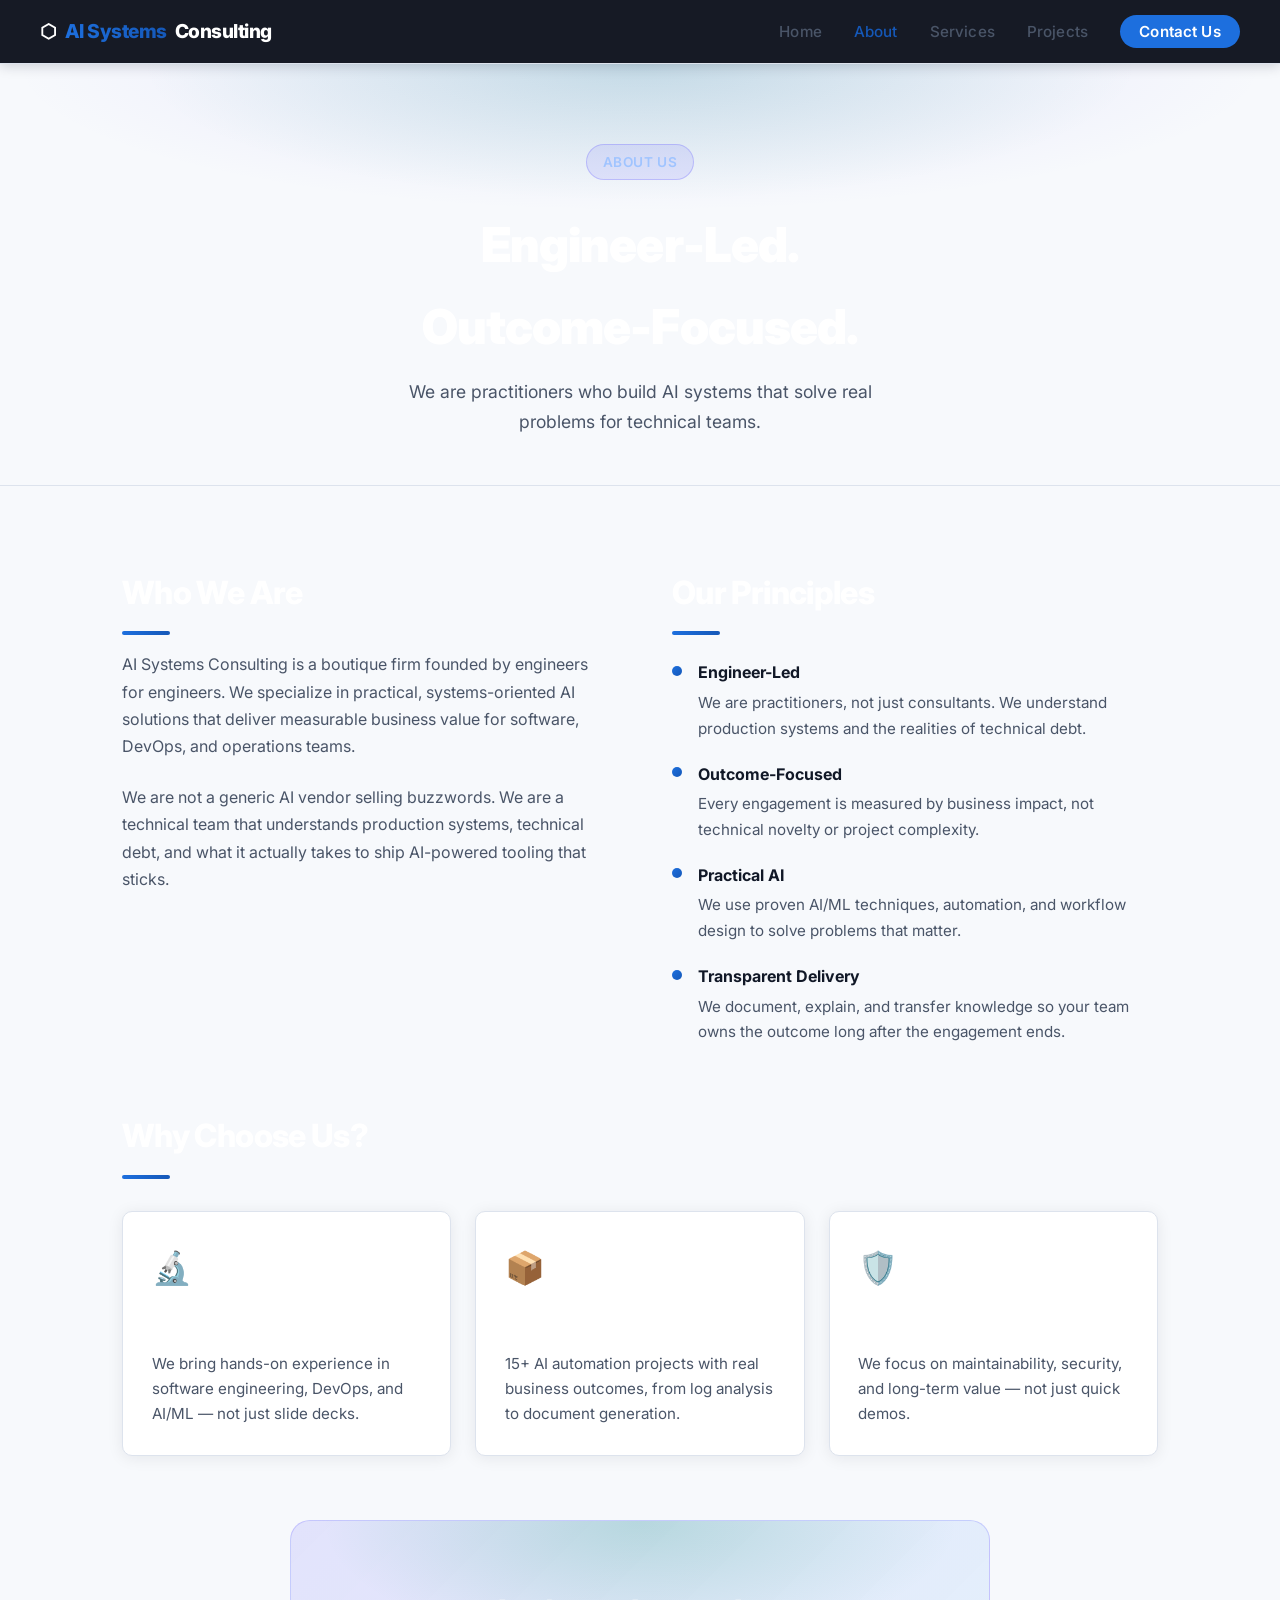
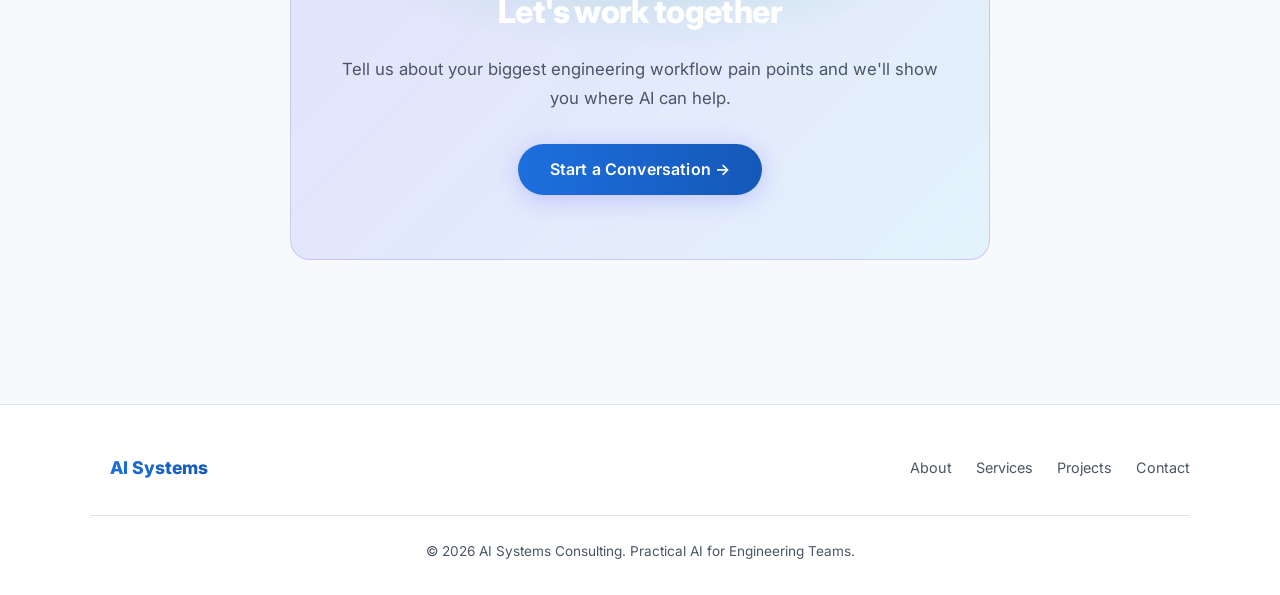
==== commit 5bacf130: "New theme: charcoal & emerald green — premium boutique consulting look" ====
--- a/about.html
+++ b/about.html
@@ -42,19 +42,19 @@
         <div class="about-values">
           <div class="value-item">
             <div class="value-dot"></div>
-            <div><strong style="color:var(--navy);">Engineer-Led</strong><p style="color:var(--text2); font-size:0.95rem; margin-top:0.2rem;">We are practitioners, not just consultants. We understand production systems and the realities of technical debt.</p></div>
+            <div><strong style="color:var(--dark);">Engineer-Led</strong><p style="color:var(--text2); font-size:0.95rem; margin-top:0.2rem;">We are practitioners, not just consultants. We understand production systems and the realities of technical debt.</p></div>
           </div>
           <div class="value-item">
             <div class="value-dot"></div>
-            <div><strong style="color:var(--navy);">Outcome-Focused</strong><p style="color:var(--text2); font-size:0.95rem; margin-top:0.2rem;">Every engagement is measured by business impact, not technical novelty or project complexity.</p></div>
+            <div><strong style="color:var(--dark);">Outcome-Focused</strong><p style="color:var(--text2); font-size:0.95rem; margin-top:0.2rem;">Every engagement is measured by business impact, not technical novelty or project complexity.</p></div>
           </div>
           <div class="value-item">
             <div class="value-dot"></div>
-            <div><strong style="color:var(--navy);">Practical AI</strong><p style="color:var(--text2); font-size:0.95rem; margin-top:0.2rem;">We use proven AI/ML techniques, automation, and workflow design to solve problems that matter.</p></div>
+            <div><strong style="color:var(--dark);">Practical AI</strong><p style="color:var(--text2); font-size:0.95rem; margin-top:0.2rem;">We use proven AI/ML techniques, automation, and workflow design to solve problems that matter.</p></div>
           </div>
           <div class="value-item">
             <div class="value-dot"></div>
-            <div><strong style="color:var(--navy);">Transparent Delivery</strong><p style="color:var(--text2); font-size:0.95rem; margin-top:0.2rem;">We document, explain, and transfer knowledge so your team owns the outcome long after the engagement ends.</p></div>
+            <div><strong style="color:var(--dark);">Transparent Delivery</strong><p style="color:var(--text2); font-size:0.95rem; margin-top:0.2rem;">We document, explain, and transfer knowledge so your team owns the outcome long after the engagement ends.</p></div>
           </div>
         </div>
       </div>
--- a/assets/css/styles.css
+++ b/assets/css/styles.css
@@ -1,6 +1,616 @@
 /* ===================================================
-   AI Systems Consulting — Business Professional Theme
+   AI Systems Consulting — Emerald Premium Theme
    =================================================== */
+
+:root {
+  --bg: #f9fafb;
+  --bg2: #ffffff;
+  --bg3: #f0fdf4;
+  --card: #ffffff;
+  --dark: #111827;
+  --dark2: #1a2535;
+  --dark3: #0d1520;
+  --accent: #059669;
+  --accent2: #047857;
+  --accent3: #10b981;
+  --accent-light: #ecfdf5;
+  --accent-mid: #d1fae5;
+  --text: #111827;
+  --text2: #4b5563;
+  --text3: #9ca3af;
+  --border: #e5e7eb;
+  --border2: #d1d5db;
+  --white: #fff;
+  --radius: 10px;
+  --shadow: 0 1px 12px rgba(17,24,39,0.07);
+  --shadow-md: 0 8px 32px rgba(17,24,39,0.12);
+  --transition: 0.2s cubic-bezier(.4,0,.2,1);
+}
+
+*, *::before, *::after { box-sizing: border-box; margin: 0; padding: 0; }
+html { scroll-behavior: smooth; }
+
+body {
+  font-family: 'Inter', 'Segoe UI', Arial, sans-serif;
+  background: var(--bg);
+  color: var(--text);
+  min-height: 100vh;
+  line-height: 1.7;
+}
+
+/* ---- NAVBAR ---- */
+.navbar {
+  position: sticky;
+  top: 0;
+  z-index: 100;
+  background: var(--dark);
+  border-bottom: 1px solid rgba(255,255,255,0.06);
+  display: flex;
+  align-items: center;
+  justify-content: space-between;
+  padding: 0 3rem;
+  height: 66px;
+  box-shadow: 0 2px 16px rgba(17,24,39,0.25);
+}
+.navbar-brand {
+  font-size: 1.08rem;
+  font-weight: 800;
+  letter-spacing: -0.3px;
+  color: var(--white);
+  text-decoration: none;
+  display: flex;
+  align-items: center;
+  gap: 0.5rem;
+}
+.navbar-brand span { color: var(--accent3); }
+.navbar-links {
+  display: flex;
+  gap: 2.2rem;
+  list-style: none;
+}
+.navbar-links a {
+  color: rgba(255,255,255,0.65);
+  text-decoration: none;
+  font-size: 0.9rem;
+  font-weight: 500;
+  transition: color var(--transition);
+  letter-spacing: 0.01em;
+}
+.navbar-links a:hover, .navbar-links a.active { color: var(--white); }
+.navbar-cta {
+  background: var(--accent) !important;
+  color: var(--white) !important;
+  padding: 0.4rem 1.15rem;
+  border-radius: 6px;
+  font-weight: 600 !important;
+  transition: background var(--transition) !important;
+}
+.navbar-cta:hover { background: var(--accent2) !important; }
+
+/* ---- HERO ---- */
+.hero {
+  min-height: 86vh;
+  display: flex;
+  flex-direction: column;
+  align-items: center;
+  justify-content: center;
+  text-align: center;
+  padding: 6rem 2rem 4rem;
+  background: var(--dark);
+  position: relative;
+  overflow: hidden;
+}
+.hero::before {
+  content: '';
+  position: absolute;
+  inset: 0;
+  background:
+    radial-gradient(ellipse 70% 55% at 50% 0%, rgba(5,150,105,0.18) 0%, transparent 65%),
+    radial-gradient(ellipse 40% 30% at 85% 80%, rgba(16,185,129,0.08) 0%, transparent 60%);
+  pointer-events: none;
+}
+.hero::after {
+  content: '';
+  position: absolute;
+  inset: 0;
+  background: url("data:image/svg+xml,%3Csvg width='60' height='60' viewBox='0 0 60 60' xmlns='http://www.w3.org/2000/svg'%3E%3Cg fill='none'%3E%3Cg fill='%23ffffff' fill-opacity='0.018'%3E%3Ccircle cx='30' cy='30' r='1'/%3E%3C/g%3E%3C/g%3E%3C/svg%3E");
+  pointer-events: none;
+}
+.hero-badge {
+  position: relative;
+  z-index: 1;
+  display: inline-flex;
+  align-items: center;
+  gap: 0.4rem;
+  background: rgba(5,150,105,0.15);
+  border: 1px solid rgba(16,185,129,0.35);
+  color: var(--accent3);
+  border-radius: 4px;
+  padding: 0.28rem 0.9rem;
+  font-size: 0.72rem;
+  font-weight: 700;
+  margin-bottom: 1.8rem;
+  letter-spacing: 0.12em;
+  text-transform: uppercase;
+}
+.hero h1 {
+  position: relative;
+  z-index: 1;
+  font-size: clamp(2.2rem, 5.5vw, 3.8rem);
+  font-weight: 800;
+  line-height: 1.1;
+  letter-spacing: -0.03em;
+  margin-bottom: 1.2rem;
+  color: var(--white);
+}
+.hero h1 .gradient-text {
+  background: linear-gradient(90deg, var(--accent3), #6ee7b7);
+  -webkit-background-clip: text;
+  -webkit-text-fill-color: transparent;
+  background-clip: text;
+}
+.hero p {
+  position: relative;
+  z-index: 1;
+  font-size: 1.15rem;
+  color: rgba(255,255,255,0.65);
+  max-width: 600px;
+  margin: 0 auto 2.5rem;
+  line-height: 1.75;
+}
+.hero-actions {
+  position: relative;
+  z-index: 1;
+  display: flex;
+  gap: 1rem;
+  flex-wrap: wrap;
+  justify-content: center;
+}
+.btn {
+  display: inline-flex;
+  align-items: center;
+  gap: 0.4rem;
+  padding: 0.8rem 2rem;
+  border-radius: 7px;
+  font-size: 0.93rem;
+  font-weight: 600;
+  text-decoration: none;
+  transition: all var(--transition);
+  cursor: pointer;
+  border: none;
+  letter-spacing: 0.01em;
+}
+.btn-primary {
+  background: var(--accent);
+  color: var(--white);
+  box-shadow: 0 4px 16px rgba(5,150,105,0.3);
+}
+.btn-primary:hover { background: var(--accent2); transform: translateY(-1px); box-shadow: 0 6px 24px rgba(5,150,105,0.4); }
+.btn-secondary {
+  background: rgba(255,255,255,0.09);
+  color: var(--white);
+  border: 1px solid rgba(255,255,255,0.18);
+}
+.btn-secondary:hover { background: rgba(255,255,255,0.15); transform: translateY(-1px); }
+.btn-outline {
+  background: transparent;
+  color: var(--accent2);
+  border: 2px solid var(--accent);
+}
+.btn-outline:hover { background: var(--accent-light); }
+
+/* ---- STATS BAR ---- */
+.stats-bar {
+  display: flex;
+  justify-content: center;
+  gap: 0;
+  background: var(--white);
+  border-top: 1px solid var(--border);
+  border-bottom: 1px solid var(--border);
+  flex-wrap: wrap;
+  box-shadow: var(--shadow);
+}
+.stat {
+  text-align: center;
+  padding: 2rem 3.5rem;
+  border-right: 1px solid var(--border);
+  flex: 1;
+  min-width: 160px;
+}
+.stat:last-child { border-right: none; }
+.stat-number {
+  font-size: 2.2rem;
+  font-weight: 800;
+  color: var(--accent);
+  letter-spacing: -0.04em;
+}
+.stat-label {
+  font-size: 0.78rem;
+  color: var(--text2);
+  margin-top: 0.2rem;
+  font-weight: 600;
+  letter-spacing: 0.06em;
+  text-transform: uppercase;
+}
+
+/* ---- SECTIONS ---- */
+.section {
+  padding: 5rem 2rem;
+  max-width: 1100px;
+  margin: 0 auto;
+}
+.section-title {
+  font-size: 1.9rem;
+  font-weight: 800;
+  letter-spacing: -0.025em;
+  color: var(--dark);
+  margin-bottom: 0.5rem;
+}
+.section-subtitle {
+  color: var(--text2);
+  font-size: 1.03rem;
+  margin-bottom: 3rem;
+  max-width: 560px;
+  line-height: 1.7;
+}
+.section-header { margin-bottom: 3rem; }
+.accent-line {
+  width: 36px;
+  height: 3px;
+  background: var(--accent);
+  border-radius: 99px;
+  margin: 0.6rem 0 1rem;
+}
+.section-eyebrow {
+  display: inline-block;
+  font-size: 0.7rem;
+  font-weight: 800;
+  color: var(--accent2);
+  letter-spacing: 0.14em;
+  text-transform: uppercase;
+  margin-bottom: 0.85rem;
+  padding: 0.18rem 0;
+  border-bottom: 2px solid var(--accent);
+}
+
+/* ---- CARDS GRID ---- */
+.cards-grid {
+  display: grid;
+  grid-template-columns: repeat(auto-fill, minmax(300px, 1fr));
+  gap: 1.4rem;
+}
+.card {
+  background: var(--card);
+  border: 1px solid var(--border);
+  border-radius: var(--radius);
+  padding: 1.8rem;
+  transition: border-color var(--transition), transform var(--transition), box-shadow var(--transition);
+  position: relative;
+  overflow: hidden;
+  box-shadow: var(--shadow);
+}
+.card::before {
+  content: '';
+  position: absolute;
+  top: 0; left: 0; right: 0;
+  height: 3px;
+  background: var(--accent);
+  opacity: 0;
+  transition: opacity var(--transition);
+}
+.card:hover {
+  border-color: var(--accent-mid);
+  transform: translateY(-3px);
+  box-shadow: var(--shadow-md);
+}
+.card:hover::before { opacity: 1; }
+.card-icon { font-size: 1.8rem; margin-bottom: 1rem; }
+.card h3 {
+  font-size: 1.03rem;
+  font-weight: 700;
+  color: var(--dark);
+  margin-bottom: 0.6rem;
+}
+.card h3 a {
+  color: var(--dark);
+  text-decoration: none;
+  transition: color var(--transition);
+}
+.card h3 a:hover { color: var(--accent2); }
+.card p { color: var(--text2); font-size: 0.92rem; line-height: 1.65; }
+.card-tag {
+  display: inline-block;
+  background: var(--accent-light);
+  color: var(--accent2);
+  border-radius: 4px;
+  font-size: 0.68rem;
+  font-weight: 800;
+  padding: 0.16rem 0.6rem;
+  margin-bottom: 0.8rem;
+  letter-spacing: 0.08em;
+  text-transform: uppercase;
+}
+
+/* ---- SERVICES ---- */
+.services-grid {
+  display: grid;
+  grid-template-columns: repeat(auto-fill, minmax(300px, 1fr));
+  gap: 1.4rem;
+}
+.service-card {
+  background: var(--card);
+  border: 1px solid var(--border);
+  border-radius: var(--radius);
+  padding: 2rem;
+  transition: all var(--transition);
+  box-shadow: var(--shadow);
+}
+.service-card:hover {
+  border-color: var(--accent-mid);
+  transform: translateY(-2px);
+  box-shadow: var(--shadow-md);
+}
+.service-icon {
+  width: 44px; height: 44px;
+  background: var(--accent-light);
+  border-radius: 10px;
+  display: flex;
+  align-items: center;
+  justify-content: center;
+  font-size: 1.25rem;
+  margin-bottom: 1.2rem;
+}
+.service-card h3 {
+  font-size: 1.03rem;
+  font-weight: 700;
+  color: var(--dark);
+  margin-bottom: 0.6rem;
+}
+.service-meta {
+  margin-top: 1rem;
+  padding-top: 1rem;
+  border-top: 1px solid var(--border);
+  font-size: 0.84rem;
+  color: var(--text2);
+}
+.service-meta strong { color: var(--accent2); }
+
+/* ---- CTA SECTION ---- */
+.cta-section {
+  background: var(--dark);
+  border-radius: 14px;
+  padding: 4rem 3rem;
+  text-align: center;
+  margin: 4rem auto;
+  max-width: 720px;
+  position: relative;
+  overflow: hidden;
+}
+.cta-section::before {
+  content: '';
+  position: absolute;
+  inset: 0;
+  background: radial-gradient(ellipse 70% 60% at 50% 0%, rgba(5,150,105,0.2) 0%, transparent 65%);
+  pointer-events: none;
+}
+.cta-section h2 {
+  position: relative;
+  z-index: 1;
+  font-size: 2rem;
+  font-weight: 800;
+  color: var(--white);
+  margin-bottom: 1rem;
+  letter-spacing: -0.02em;
+}
+.cta-section p {
+  position: relative;
+  z-index: 1;
+  color: rgba(255,255,255,0.65);
+  margin-bottom: 2rem;
+  font-size: 1.05rem;
+}
+.cta-section .btn { position: relative; z-index: 1; }
+
+/* ---- ABOUT PAGE ---- */
+.about-grid {
+  display: grid;
+  grid-template-columns: 1fr 1fr;
+  gap: 4rem;
+  align-items: start;
+}
+.about-values { display: grid; gap: 1.2rem; margin-top: 1.5rem; }
+.value-item { display: flex; gap: 1rem; align-items: flex-start; }
+.value-dot {
+  width: 8px; height: 8px;
+  background: var(--accent);
+  border-radius: 50%;
+  margin-top: 0.55rem;
+  flex-shrink: 0;
+}
+
+/* ---- ALL PROJECTS PAGE ---- */
+.projects-list { display: grid; gap: 0.6rem; }
+.project-list-item {
+  background: var(--card);
+  border: 1px solid var(--border);
+  border-radius: var(--radius);
+  padding: 1.1rem 1.6rem;
+  display: flex;
+  align-items: center;
+  gap: 1.2rem;
+  text-decoration: none;
+  transition: all var(--transition);
+  box-shadow: 0 1px 4px rgba(17,24,39,0.04);
+}
+.project-list-item:hover {
+  border-color: var(--accent-mid);
+  transform: translateX(4px);
+  box-shadow: var(--shadow-md);
+  background: var(--accent-light);
+}
+.project-num {
+  font-size: 0.72rem;
+  font-weight: 800;
+  color: var(--accent2);
+  background: var(--accent-light);
+  border-radius: 6px;
+  padding: 0.2rem 0.5rem;
+  min-width: 32px;
+  text-align: center;
+  letter-spacing: 0.03em;
+}
+.project-list-item h3 {
+  font-size: 0.95rem;
+  font-weight: 600;
+  color: var(--dark);
+  margin-bottom: 0.1rem;
+}
+.project-list-item p { color: var(--text2); font-size: 0.82rem; }
+.arrow-icon {
+  margin-left: auto;
+  color: var(--text3);
+  font-size: 1rem;
+  transition: transform var(--transition), color var(--transition);
+}
+.project-list-item:hover .arrow-icon {
+  transform: translateX(4px);
+  color: var(--accent);
+}
+
+/* ---- CONTACT FORM ---- */
+.contact-grid {
+  display: grid;
+  grid-template-columns: 1fr 1.6fr;
+  gap: 4rem;
+  align-items: start;
+}
+.contact-item {
+  display: flex;
+  align-items: center;
+  gap: 0.8rem;
+  padding: 1rem 0;
+  border-bottom: 1px solid var(--border);
+  color: var(--text2);
+  font-size: 0.93rem;
+}
+.contact-icon { font-size: 1.1rem; width: 32px; text-align: center; }
+.contact-form .form-group { margin-bottom: 1.2rem; }
+.contact-form label {
+  display: block;
+  font-size: 0.78rem;
+  color: var(--text);
+  font-weight: 700;
+  margin-bottom: 0.4rem;
+  letter-spacing: 0.06em;
+  text-transform: uppercase;
+}
+.contact-form input,
+.contact-form textarea,
+.contact-form select {
+  width: 100%;
+  background: var(--white);
+  border: 1.5px solid var(--border2);
+  border-radius: 8px;
+  color: var(--text);
+  padding: 0.75rem 1rem;
+  font-size: 0.95rem;
+  font-family: inherit;
+  transition: border-color var(--transition), box-shadow var(--transition);
+  outline: none;
+}
+.contact-form input:focus,
+.contact-form textarea:focus,
+.contact-form select:focus {
+  border-color: var(--accent);
+  box-shadow: 0 0 0 3px rgba(5,150,105,0.12);
+}
+.contact-form textarea { min-height: 130px; resize: vertical; }
+.form-submit { width: 100%; font-size: 0.95rem; padding: 0.85rem; border-radius: 7px; }
+
+/* ---- FOOTER ---- */
+footer {
+  background: var(--dark);
+  color: rgba(255,255,255,0.55);
+  padding: 3.5rem 2rem 2rem;
+}
+.footer-inner {
+  max-width: 1100px;
+  margin: 0 auto;
+  display: flex;
+  justify-content: space-between;
+  align-items: center;
+  flex-wrap: wrap;
+  gap: 1rem;
+}
+.footer-brand { font-size: 1.05rem; font-weight: 800; color: var(--white); }
+.footer-brand span { color: var(--accent3); }
+.footer-links { display: flex; gap: 2rem; }
+.footer-links a {
+  color: rgba(255,255,255,0.5);
+  text-decoration: none;
+  font-size: 0.87rem;
+  transition: color var(--transition);
+}
+.footer-links a:hover { color: var(--white); }
+.footer-copy {
+  color: rgba(255,255,255,0.3);
+  font-size: 0.8rem;
+  text-align: center;
+  max-width: 1100px;
+  margin: 2rem auto 0;
+  padding-top: 1.5rem;
+  border-top: 1px solid rgba(255,255,255,0.07);
+}
+
+/* ---- PAGE HERO (inner pages) ---- */
+.page-hero {
+  padding: 5rem 2rem 3.5rem;
+  text-align: center;
+  background: var(--dark);
+  position: relative;
+  overflow: hidden;
+  border-bottom: 1px solid rgba(255,255,255,0.06);
+}
+.page-hero::before {
+  content: '';
+  position: absolute;
+  inset: 0;
+  background: radial-gradient(ellipse 60% 50% at 50% 0%, rgba(5,150,105,0.15) 0%, transparent 65%);
+  pointer-events: none;
+}
+.page-hero .hero-badge { position: relative; z-index: 1; }
+.page-hero h1 {
+  position: relative; z-index: 1;
+  font-size: clamp(1.8rem, 4vw, 2.8rem);
+  font-weight: 800;
+  letter-spacing: -0.025em;
+  color: var(--white);
+  margin-bottom: 0.7rem;
+}
+.page-hero p {
+  position: relative; z-index: 1;
+  color: rgba(255,255,255,0.6);
+  font-size: 1.05rem;
+  max-width: 520px;
+  margin: 0 auto;
+}
+
+/* ---- RESPONSIVE ---- */
+@media (max-width: 768px) {
+  .navbar { padding: 0 1.2rem; }
+  .navbar-links { gap: 1.2rem; }
+  .about-grid, .contact-grid { grid-template-columns: 1fr; gap: 2rem; }
+  .cards-grid, .services-grid { grid-template-columns: 1fr; }
+  .stats-bar { gap: 0; }
+  .stat { border-right: none; border-bottom: 1px solid var(--border); }
+  .section { padding: 3rem 1.2rem; }
+  .cta-section { padding: 2.5rem 1.5rem; }
+}
+@media (max-width: 500px) {
+  .hero h1 { font-size: 2rem; }
+  .hero-actions { flex-direction: column; align-items: stretch; }
+  .navbar-links { display: none; }
+}
 
 :root {
   --bg: #f7f9fc;
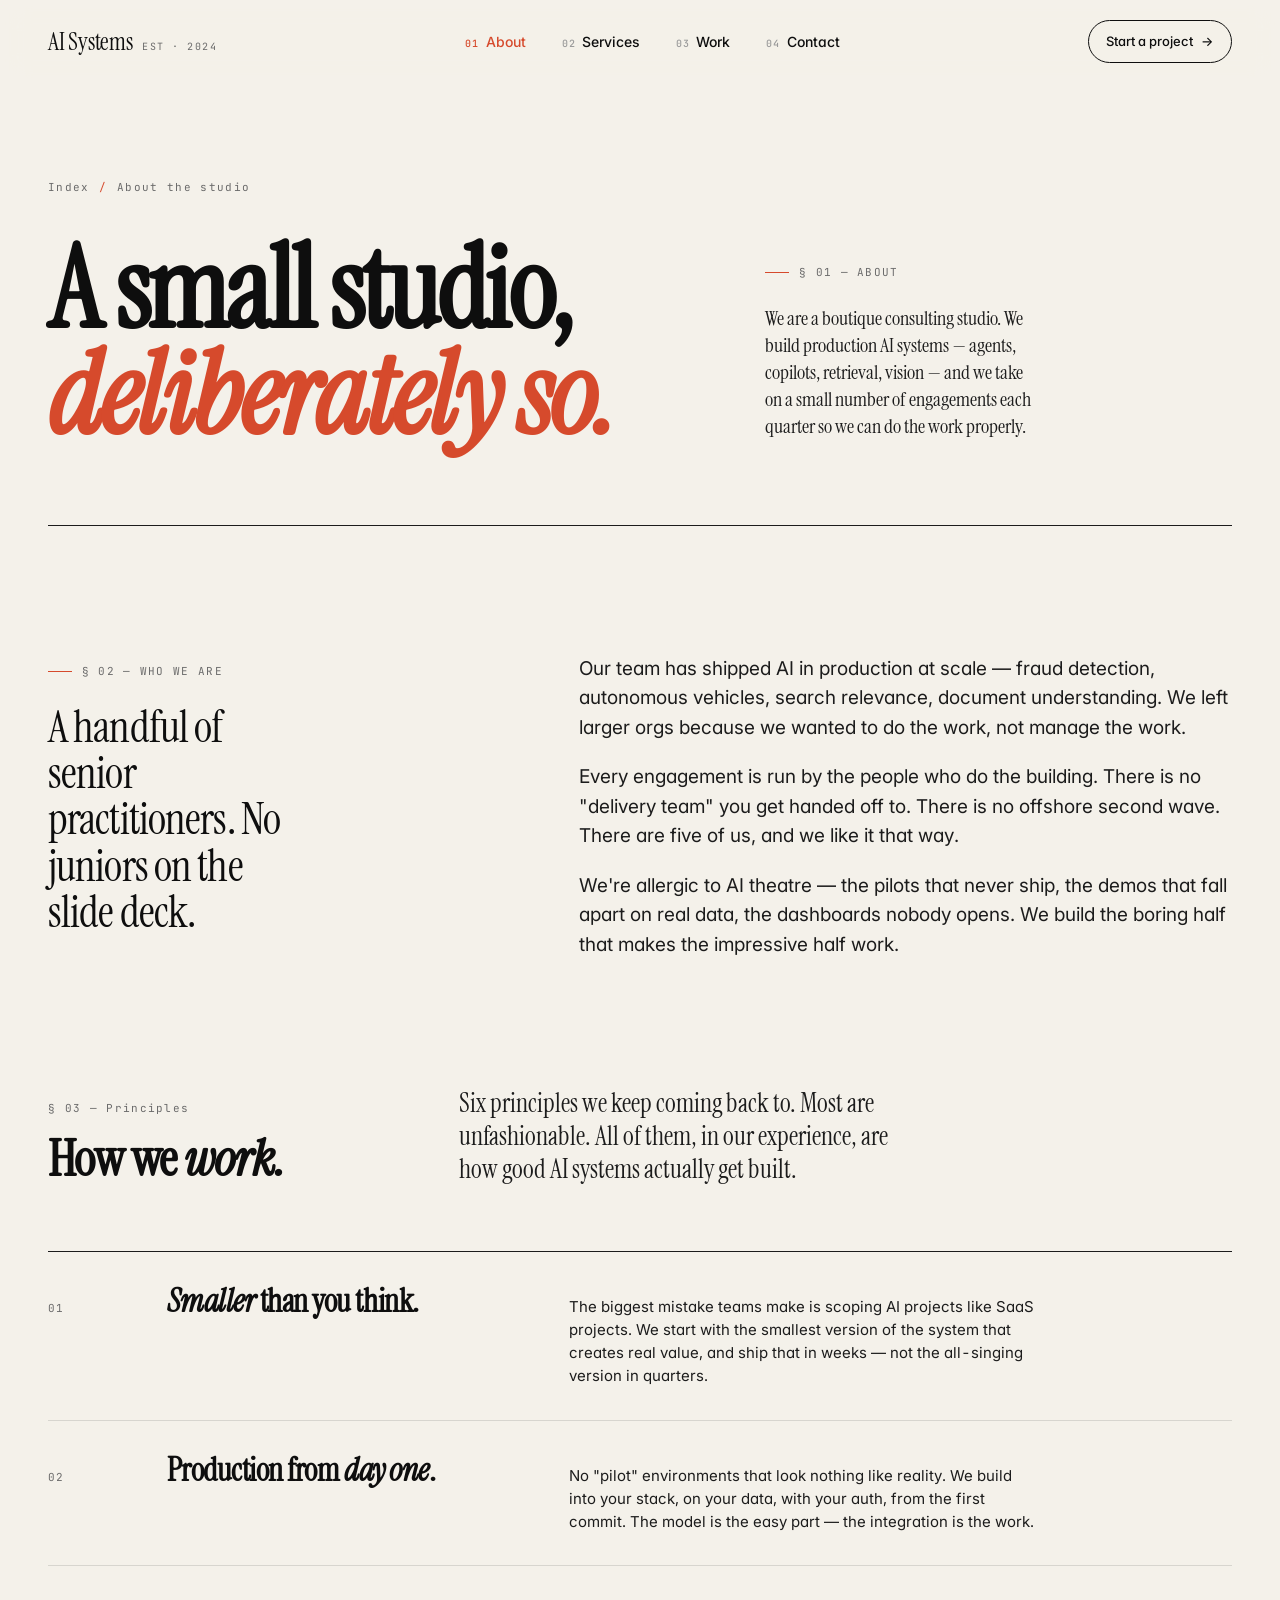
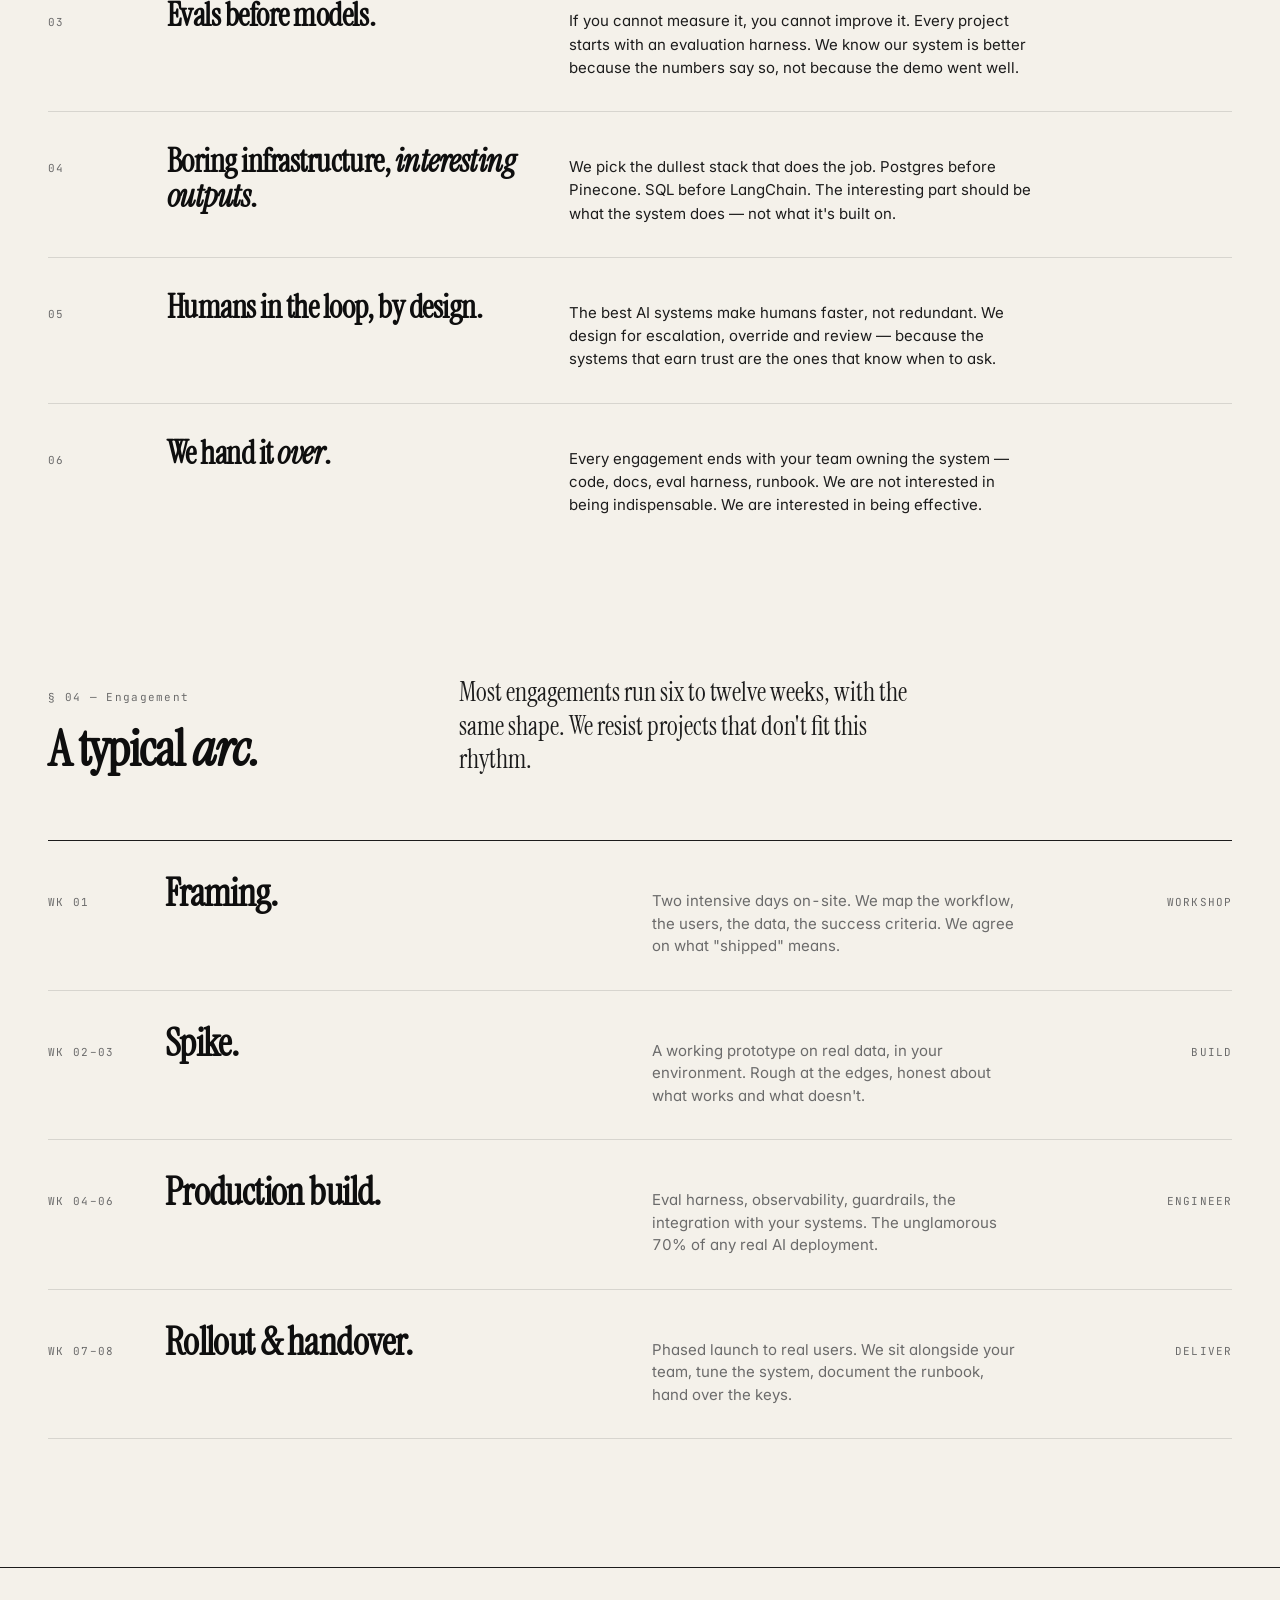
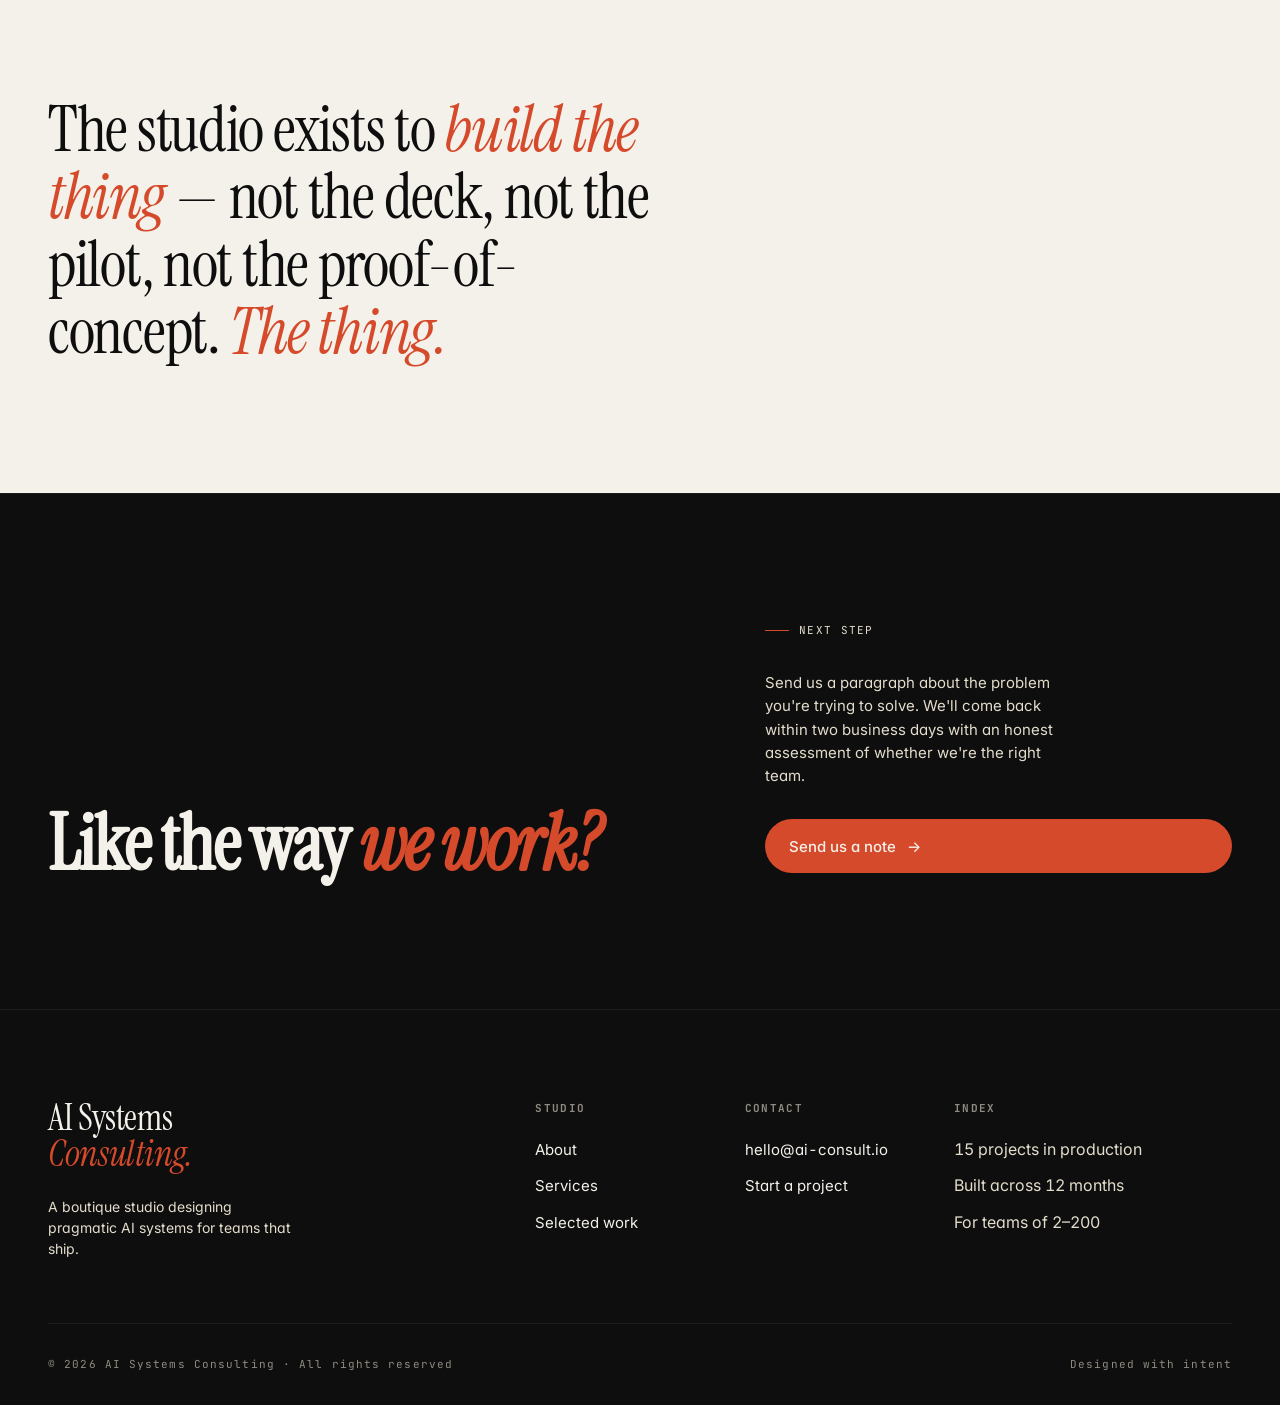
==== commit dea8fb70: "Editorial redesign — Instrument Serif × Inter, bone & vermillion, 12-col grid" ====
--- a/about.html
+++ b/about.html
@@ -1,107 +1,173 @@
 <!DOCTYPE html>
 <html lang="en">
 <head>
-  <meta charset="UTF-8">
-  <meta name="viewport" content="width=device-width, initial-scale=1.0">
-  <title>About | AI Systems Consulting</title>
-  <link rel="preconnect" href="https://fonts.googleapis.com">
-  <link rel="preconnect" href="https://fonts.gstatic.com" crossorigin>
-  <link href="https://fonts.googleapis.com/css2?family=Inter:wght@400;500;600;700;800;900&display=swap" rel="stylesheet">
-  <link rel="stylesheet" href="assets/css/styles.css">
+<meta charset="UTF-8">
+<meta name="viewport" content="width=device-width, initial-scale=1.0">
+<title>About — AI Systems Consulting</title>
+<meta name="description" content="A boutique consulting studio building production AI systems. Small by design, deliberate by practice.">
+<link rel="preconnect" href="https://fonts.googleapis.com">
+<link rel="preconnect" href="https://fonts.gstatic.com" crossorigin>
+<link rel="stylesheet" href="assets/css/styles.css">
 </head>
 <body>
 
-  <nav class="navbar">
-    <a class="navbar-brand" href="index.html">⬡ <span>AI Systems</span> Consulting</a>
-    <ul class="navbar-links">
-      <li><a href="index.html">Home</a></li>
-      <li><a href="about.html" class="active">About</a></li>
-      <li><a href="services.html">Services</a></li>
-      <li><a href="projects.html">Projects</a></li>
-      <li><a href="contact.html" class="navbar-cta">Contact Us</a></li>
-    </ul>
-  </nav>
+<nav class="nav">
+  <div class="nav-inner">
+    <a href="index.html" class="brand"><span>AI Systems</span><span class="brand-mark">EST · 2024</span></a>
+    <div class="nav-links">
+      <a href="about.html"><span class="num">01</span>About</a>
+      <a href="services.html"><span class="num">02</span>Services</a>
+      <a href="projects.html"><span class="num">03</span>Work</a>
+      <a href="contact.html"><span class="num">04</span>Contact</a>
+    </div>
+    <a href="contact.html" class="nav-cta">Start a project <span>→</span></a>
+  </div>
+</nav>
 
-  <div class="page-hero">
-    <div class="hero-badge">About Us</div>
-    <h1>Engineer-Led.<br>Outcome-Focused.</h1>
-    <p>We are practitioners who build AI systems that solve real problems for technical teams.</p>
+<header class="page-hero">
+  <div class="breadcrumb">
+    <a href="index.html">Index</a><span class="sep">/</span><span>About the studio</span>
+  </div>
+  <div class="page-hero-grid">
+    <h1>A small studio,<br/><em>deliberately so.</em></h1>
+    <div class="ph-meta">
+      <span class="eyebrow">§ 01 — About</span>
+      <p>We are a boutique consulting studio. We build production AI systems — agents, copilots, retrieval, vision — and we take on a small number of engagements each quarter so we can do the work properly.</p>
+    </div>
+  </div>
+</header>
+
+<div class="wrap"><div class="rule"></div></div>
+
+<!-- WHO WE ARE ========================================================== -->
+<section class="section">
+  <div class="two-col reveal">
+    <div class="tc-left">
+      <span class="eyebrow">§ 02 — Who we are</span>
+      <h2 class="serif" style="margin-top:1.5rem;">A handful of senior practitioners. No juniors on the slide deck.</h2>
+    </div>
+    <div class="tc-right">
+      <p>Our team has shipped AI in production at scale — fraud detection, autonomous vehicles, search relevance, document understanding. We left larger orgs because we wanted to do the work, not manage the work.</p>
+      <p>Every engagement is run by the people who do the building. There is no "delivery team" you get handed off to. There is no offshore second wave. There are five of us, and we like it that way.</p>
+      <p>We're allergic to AI theatre — the pilots that never ship, the demos that fall apart on real data, the dashboards nobody opens. We build the boring half that makes the impressive half work.</p>
+    </div>
+  </div>
+</section>
+
+<!-- PRINCIPLES ========================================================== -->
+<section class="section">
+  <div class="section-head reveal">
+    <div class="sh-left">
+      <span class="sh-num">§ 03 — Principles</span>
+      <h2 class="sh-title">How we <em>work.</em></h2>
+    </div>
+    <p class="sh-right">Six principles we keep coming back to. Most are unfashionable. All of them, in our experience, are how good AI systems actually get built.</p>
   </div>
 
-  <div class="section">
-    <div class="about-grid">
-      <div>
-        <h2 class="section-title">Who We Are</h2>
-        <div class="accent-line"></div>
-        <p style="color:var(--text2); margin-bottom:1.5rem;">AI Systems Consulting is a boutique firm founded by engineers for engineers. We specialize in practical, systems-oriented AI solutions that deliver measurable business value for software, DevOps, and operations teams.</p>
-        <p style="color:var(--text2);">We are not a generic AI vendor selling buzzwords. We are a technical team that understands production systems, technical debt, and what it actually takes to ship AI-powered tooling that sticks.</p>
-      </div>
-      <div>
-        <h2 class="section-title">Our Principles</h2>
-        <div class="accent-line"></div>
-        <div class="about-values">
-          <div class="value-item">
-            <div class="value-dot"></div>
-            <div><strong style="color:var(--dark);">Engineer-Led</strong><p style="color:var(--text2); font-size:0.95rem; margin-top:0.2rem;">We are practitioners, not just consultants. We understand production systems and the realities of technical debt.</p></div>
-          </div>
-          <div class="value-item">
-            <div class="value-dot"></div>
-            <div><strong style="color:var(--dark);">Outcome-Focused</strong><p style="color:var(--text2); font-size:0.95rem; margin-top:0.2rem;">Every engagement is measured by business impact, not technical novelty or project complexity.</p></div>
-          </div>
-          <div class="value-item">
-            <div class="value-dot"></div>
-            <div><strong style="color:var(--dark);">Practical AI</strong><p style="color:var(--text2); font-size:0.95rem; margin-top:0.2rem;">We use proven AI/ML techniques, automation, and workflow design to solve problems that matter.</p></div>
-          </div>
-          <div class="value-item">
-            <div class="value-dot"></div>
-            <div><strong style="color:var(--dark);">Transparent Delivery</strong><p style="color:var(--text2); font-size:0.95rem; margin-top:0.2rem;">We document, explain, and transfer knowledge so your team owns the outcome long after the engagement ends.</p></div>
-          </div>
-        </div>
-      </div>
+  <div class="principles reveal">
+    <div class="principle">
+      <span class="p-num">01</span>
+      <h3 class="p-title"><em>Smaller</em> than you think.</h3>
+      <p class="p-desc">The biggest mistake teams make is scoping AI projects like SaaS projects. We start with the smallest version of the system that creates real value, and ship that in weeks — not the all-singing version in quarters.</p>
     </div>
-
-    <div style="margin-top:4rem;">
-      <h2 class="section-title">Why Choose Us?</h2>
-      <div class="accent-line"></div>
-      <div class="cards-grid" style="margin-top:2rem;">
-        <div class="card">
-          <div class="card-icon">🔬</div>
-          <h3>Deep Technical Depth</h3>
-          <p style="color:var(--text2);">We bring hands-on experience in software engineering, DevOps, and AI/ML — not just slide decks.</p>
-        </div>
-        <div class="card">
-          <div class="card-icon">📦</div>
-          <h3>Proven Delivery</h3>
-          <p style="color:var(--text2);">15+ AI automation projects with real business outcomes, from log analysis to document generation.</p>
-        </div>
-        <div class="card">
-          <div class="card-icon">🛡️</div>
-          <h3>Built to Last</h3>
-          <p style="color:var(--text2);">We focus on maintainability, security, and long-term value — not just quick demos.</p>
-        </div>
-      </div>
+    <div class="principle">
+      <span class="p-num">02</span>
+      <h3 class="p-title">Production from <em>day one</em>.</h3>
+      <p class="p-desc">No "pilot" environments that look nothing like reality. We build into your stack, on your data, with your auth, from the first commit. The model is the easy part — the integration is the work.</p>
     </div>
-
-    <div class="cta-section" style="margin-top:4rem;">
-      <h2>Let's work together</h2>
-      <p>Tell us about your biggest engineering workflow pain points and we'll show you where AI can help.</p>
-      <a href="contact.html" class="btn btn-primary">Start a Conversation →</a>
+    <div class="principle">
+      <span class="p-num">03</span>
+      <h3 class="p-title">Evals before models.</h3>
+      <p class="p-desc">If you cannot measure it, you cannot improve it. Every project starts with an evaluation harness. We know our system is better because the numbers say so, not because the demo went well.</p>
+    </div>
+    <div class="principle">
+      <span class="p-num">04</span>
+      <h3 class="p-title">Boring infrastructure, <em>interesting outputs</em>.</h3>
+      <p class="p-desc">We pick the dullest stack that does the job. Postgres before Pinecone. SQL before LangChain. The interesting part should be what the system does — not what it's built on.</p>
+    </div>
+    <div class="principle">
+      <span class="p-num">05</span>
+      <h3 class="p-title">Humans in the loop, by design.</h3>
+      <p class="p-desc">The best AI systems make humans faster, not redundant. We design for escalation, override and review — because the systems that earn trust are the ones that know when to ask.</p>
+    </div>
+    <div class="principle">
+      <span class="p-num">06</span>
+      <h3 class="p-title">We hand it <em>over</em>.</h3>
+      <p class="p-desc">Every engagement ends with your team owning the system — code, docs, eval harness, runbook. We are not interested in being indispensable. We are interested in being effective.</p>
     </div>
   </div>
+</section>
 
-  <footer>
-    <div class="footer-inner">
-      <div class="footer-brand">⬡ <span>AI Systems</span> Consulting</div>
-      <div class="footer-links">
-        <a href="about.html">About</a>
-        <a href="services.html">Services</a>
-        <a href="projects.html">Projects</a>
-        <a href="contact.html">Contact</a>
-      </div>
+<!-- HOW WE ENGAGE ======================================================= -->
+<section class="section">
+  <div class="section-head reveal">
+    <div class="sh-left">
+      <span class="sh-num">§ 04 — Engagement</span>
+      <h2 class="sh-title">A typical <em>arc.</em></h2>
     </div>
-    <div class="footer-copy">&copy; 2026 AI Systems Consulting. Practical AI for Engineering Teams.</div>
-  </footer>
+    <p class="sh-right">Most engagements run six to twelve weeks, with the same shape. We resist projects that don't fit this rhythm.</p>
+  </div>
 
-  <script src="assets/js/main.js"></script>
+  <div class="index-list reveal">
+    <div class="index-row" style="cursor:default;">
+      <span class="ir-num">WK 01</span>
+      <h3 class="ir-title">Framing.</h3>
+      <p class="ir-desc">Two intensive days on-site. We map the workflow, the users, the data, the success criteria. We agree on what "shipped" means.</p>
+      <div class="ir-meta"><span class="tag">Workshop</span></div>
+    </div>
+    <div class="index-row" style="cursor:default;">
+      <span class="ir-num">WK 02–03</span>
+      <h3 class="ir-title">Spike.</h3>
+      <p class="ir-desc">A working prototype on real data, in your environment. Rough at the edges, honest about what works and what doesn't.</p>
+      <div class="ir-meta"><span class="tag">Build</span></div>
+    </div>
+    <div class="index-row" style="cursor:default;">
+      <span class="ir-num">WK 04–06</span>
+      <h3 class="ir-title">Production build.</h3>
+      <p class="ir-desc">Eval harness, observability, guardrails, the integration with your systems. The unglamorous 70% of any real AI deployment.</p>
+      <div class="ir-meta"><span class="tag">Engineer</span></div>
+    </div>
+    <div class="index-row" style="cursor:default;">
+      <span class="ir-num">WK 07–08</span>
+      <h3 class="ir-title">Rollout & handover.</h3>
+      <p class="ir-desc">Phased launch to real users. We sit alongside your team, tune the system, document the runbook, hand over the keys.</p>
+      <div class="ir-meta"><span class="tag">Deliver</span></div>
+    </div>
+  </div>
+</section>
+
+<!-- MANIFESTO QUOTE ===================================================== -->
+<section class="manifesto reveal">
+  <p class="manifesto-quote">
+    The studio exists to <em>build the thing</em> — not the deck, not the pilot, not the proof-of-concept. <em>The thing.</em>
+  </p>
+</section>
+
+<!-- CTA ================================================================= -->
+<section class="cta reveal">
+  <div class="cta-grid">
+    <h2 class="cta-head">Like the way <em>we work?</em></h2>
+    <div class="cta-right">
+      <span class="eyebrow">Next step</span>
+      <p>Send us a paragraph about the problem you're trying to solve. We'll come back within two business days with an honest assessment of whether we're the right team.</p>
+      <a href="contact.html" class="btn btn-primary">Send us a note <span class="arrow">→</span></a>
+    </div>
+  </div>
+</section>
+
+<footer class="footer">
+  <div class="footer-grid">
+    <div class="footer-brand">
+      <div class="b-mark">AI Systems<br/><em style="font-style:italic;color:var(--accent);">Consulting.</em></div>
+      <div class="b-tag">A boutique studio designing pragmatic AI systems for teams that ship.</div>
+    </div>
+    <div><h5>Studio</h5><ul><li><a href="about.html">About</a></li><li><a href="services.html">Services</a></li><li><a href="projects.html">Selected work</a></li></ul></div>
+    <div><h5>Contact</h5><ul><li><a href="mailto:hello@ai-consult.io">hello@ai-consult.io</a></li><li><a href="contact.html">Start a project</a></li></ul></div>
+    <div><h5>Index</h5><ul><li>15 projects in production</li><li>Built across 12 months</li><li>For teams of 2–200</li></ul></div>
+  </div>
+  <div class="footer-bottom"><span>© 2026 AI Systems Consulting · All rights reserved</span><span>Designed with intent</span></div>
+</footer>
+
+<script src="assets/js/main.js"></script>
 </body>
 </html>
--- a/assets/css/styles.css
+++ b/assets/css/styles.css
@@ -1,1784 +1,482 @@
-/* ===================================================
-   AI Systems Consulting — Emerald Premium Theme
-   =================================================== */
+/* ==========================================================================
+   AI Systems Consulting — Editorial Design System
+   v4.0 · Bone / Ink / Vermillion
+   ========================================================================== */
+
+@import url('https://fonts.googleapis.com/css2?family=Instrument+Serif:ital@0;1&family=Inter:wght@400;500;600;700&family=JetBrains+Mono:wght@400;500&display=swap');
 
 :root {
-  --bg: #f9fafb;
-  --bg2: #ffffff;
-  --bg3: #f0fdf4;
-  --card: #ffffff;
-  --dark: #111827;
-  --dark2: #1a2535;
-  --dark3: #0d1520;
-  --accent: #059669;
-  --accent2: #047857;
-  --accent3: #10b981;
-  --accent-light: #ecfdf5;
-  --accent-mid: #d1fae5;
-  --text: #111827;
-  --text2: #4b5563;
-  --text3: #9ca3af;
-  --border: #e5e7eb;
-  --border2: #d1d5db;
-  --white: #fff;
-  --radius: 10px;
-  --shadow: 0 1px 12px rgba(17,24,39,0.07);
-  --shadow-md: 0 8px 32px rgba(17,24,39,0.12);
-  --transition: 0.2s cubic-bezier(.4,0,.2,1);
-}
-
-*, *::before, *::after { box-sizing: border-box; margin: 0; padding: 0; }
-html { scroll-behavior: smooth; }
-
+  /* Color — restrained, editorial */
+  --bone:        #F4F1EA;
+  --bone-2:      #ECE7DC;
+  --bone-3:      #E4DDCC;
+  --ink:         #0E0E0E;
+  --ink-2:       #1C1C1C;
+  --graphite:    #6B6B6B;
+  --graphite-2:  #9A9A9A;
+  --rule:        #1C1C1C;
+  --rule-soft:   rgba(14, 14, 14, 0.12);
+  --accent:      #D64A2C;   /* vermillion */
+  --accent-deep: #B53A1F;
+  --paper:       #FFFFFF;
+
+  /* Type */
+  --serif: 'Instrument Serif', 'Times New Roman', serif;
+  --sans:  'Inter', -apple-system, BlinkMacSystemFont, sans-serif;
+  --mono:  'JetBrains Mono', ui-monospace, monospace;
+
+  /* Scale — modular, restrained */
+  --fs-mono:   0.6875rem;   /* 11px metadata */
+  --fs-small:  0.8125rem;   /* 13px */
+  --fs-body:   1rem;        /* 16px */
+  --fs-lead:   1.1875rem;   /* 19px */
+  --fs-h4:     1.5rem;
+  --fs-h3:     2rem;
+  --fs-h2:     clamp(2.5rem, 5vw, 4rem);
+  --fs-h1:     clamp(3.5rem, 9vw, 8rem);
+  --fs-display:clamp(4.5rem, 12vw, 11rem);
+
+  /* Space */
+  --gutter:    1.5rem;
+  --page-pad:  clamp(1.25rem, 4vw, 3rem);
+  --section-y: clamp(5rem, 10vw, 9rem);
+}
+
+/* Reset ------------------------------------------------------------------ */
+* { box-sizing: border-box; margin: 0; padding: 0; }
+html { -webkit-font-smoothing: antialiased; -moz-osx-font-smoothing: grayscale; scroll-behavior: smooth; }
 body {
-  font-family: 'Inter', 'Segoe UI', Arial, sans-serif;
-  background: var(--bg);
-  color: var(--text);
-  min-height: 100vh;
-  line-height: 1.7;
-}
-
-/* ---- NAVBAR ---- */
-.navbar {
-  position: sticky;
-  top: 0;
-  z-index: 100;
-  background: var(--dark);
-  border-bottom: 1px solid rgba(255,255,255,0.06);
-  display: flex;
+  background: var(--bone);
+  color: var(--ink);
+  font-family: var(--sans);
+  font-size: var(--fs-body);
+  line-height: 1.55;
+  font-feature-settings: 'ss01', 'cv11', 'tnum';
+  overflow-x: hidden;
+}
+img, svg { display: block; max-width: 100%; }
+a { color: inherit; text-decoration: none; }
+button { font: inherit; cursor: pointer; border: none; background: none; color: inherit; }
+
+::selection { background: var(--accent); color: var(--bone); }
+
+/* Type primitives -------------------------------------------------------- */
+.display, .serif { font-family: var(--serif); font-weight: 400; letter-spacing: -0.015em; line-height: 0.95; }
+.mono { font-family: var(--mono); font-size: var(--fs-mono); letter-spacing: 0.08em; text-transform: uppercase; color: var(--graphite); }
+.eyebrow {
+  font-family: var(--mono);
+  font-size: var(--fs-mono);
+  letter-spacing: 0.12em;
+  text-transform: uppercase;
+  color: var(--graphite);
+  display: inline-flex;
   align-items: center;
-  justify-content: space-between;
-  padding: 0 3rem;
-  height: 66px;
-  box-shadow: 0 2px 16px rgba(17,24,39,0.25);
-}
-.navbar-brand {
-  font-size: 1.08rem;
-  font-weight: 800;
-  letter-spacing: -0.3px;
-  color: var(--white);
-  text-decoration: none;
-  display: flex;
-  align-items: center;
-  gap: 0.5rem;
-}
-.navbar-brand span { color: var(--accent3); }
-.navbar-links {
-  display: flex;
-  gap: 2.2rem;
-  list-style: none;
-}
-.navbar-links a {
-  color: rgba(255,255,255,0.65);
-  text-decoration: none;
-  font-size: 0.9rem;
+  gap: 0.6rem;
+}
+.eyebrow::before {
+  content: '';
+  display: inline-block;
+  width: 1.5rem; height: 1px;
+  background: var(--accent);
+}
+.eyebrow.no-mark::before { display: none; }
+
+.lead {
+  font-family: var(--serif);
+  font-size: clamp(1.5rem, 2.6vw, 2.25rem);
+  line-height: 1.2;
+  letter-spacing: -0.01em;
+  color: var(--ink);
+  max-width: 32ch;
+}
+
+p { color: var(--ink-2); }
+p + p { margin-top: 1rem; }
+
+/* Layout ---------------------------------------------------------------- */
+.wrap { width: 100%; padding: 0 var(--page-pad); }
+.grid-12 { display: grid; grid-template-columns: repeat(12, 1fr); gap: var(--gutter); }
+
+.rule { height: 1px; background: var(--rule); width: 100%; }
+.rule-soft { height: 1px; background: var(--rule-soft); width: 100%; }
+
+/* Navigation ------------------------------------------------------------ */
+.nav {
+  position: fixed; top: 0; left: 0; right: 0; z-index: 50;
+  padding: 1.25rem var(--page-pad);
+  background: rgba(244, 241, 234, 0.85);
+  backdrop-filter: saturate(180%) blur(14px);
+  -webkit-backdrop-filter: saturate(180%) blur(14px);
+  border-bottom: 1px solid transparent;
+  transition: border-color 0.3s ease;
+}
+.nav.scrolled { border-bottom-color: var(--rule-soft); }
+.nav-inner { display: flex; align-items: center; justify-content: space-between; gap: 2rem; }
+
+.brand { display: flex; align-items: baseline; gap: 0.6rem; font-family: var(--serif); font-size: 1.5rem; letter-spacing: -0.01em; }
+.brand-mark { font-family: var(--mono); font-size: 0.625rem; letter-spacing: 0.15em; color: var(--graphite); text-transform: uppercase; }
+
+.nav-links { display: flex; align-items: center; gap: 2.25rem; }
+.nav-links a {
+  font-size: 0.875rem;
   font-weight: 500;
-  transition: color var(--transition);
-  letter-spacing: 0.01em;
-}
-.navbar-links a:hover, .navbar-links a.active { color: var(--white); }
-.navbar-cta {
-  background: var(--accent) !important;
-  color: var(--white) !important;
-  padding: 0.4rem 1.15rem;
-  border-radius: 6px;
-  font-weight: 600 !important;
-  transition: background var(--transition) !important;
-}
-.navbar-cta:hover { background: var(--accent2) !important; }
-
-/* ---- HERO ---- */
+  color: var(--ink);
+  position: relative;
+  padding: 0.25rem 0;
+  transition: color 0.2s ease;
+}
+.nav-links a .num {
+  font-family: var(--mono);
+  font-size: 0.625rem;
+  color: var(--graphite-2);
+  margin-right: 0.4rem;
+  letter-spacing: 0.1em;
+}
+.nav-links a:hover, .nav-links a.active { color: var(--accent); }
+.nav-links a:hover .num, .nav-links a.active .num { color: var(--accent); }
+
+.nav-cta {
+  font-size: 0.8125rem;
+  font-weight: 500;
+  padding: 0.65rem 1.1rem;
+  border: 1px solid var(--ink);
+  color: var(--ink);
+  border-radius: 999px;
+  transition: all 0.25s ease;
+  display: inline-flex; align-items: center; gap: 0.5rem;
+}
+.nav-cta:hover { background: var(--ink); color: var(--bone); }
+
+.nav-toggle { display: none; }
+
+/* Buttons --------------------------------------------------------------- */
+.btn {
+  display: inline-flex; align-items: center; gap: 0.65rem;
+  font-size: 0.9375rem; font-weight: 500;
+  padding: 0.95rem 1.5rem;
+  border-radius: 999px;
+  transition: all 0.25s ease;
+  white-space: nowrap;
+}
+.btn-primary { background: var(--ink); color: var(--bone); }
+.btn-primary:hover { background: var(--accent); transform: translateY(-1px); }
+.btn-ghost { color: var(--ink); padding-left: 0; padding-right: 0; }
+.btn-ghost .arrow { transition: transform 0.25s ease; }
+.btn-ghost:hover { color: var(--accent); }
+.btn-ghost:hover .arrow { transform: translateX(4px); }
+.arrow { display: inline-block; }
+
+/* Hero — editorial split ------------------------------------------------ */
 .hero {
-  min-height: 86vh;
-  display: flex;
-  flex-direction: column;
-  align-items: center;
-  justify-content: center;
-  text-align: center;
-  padding: 6rem 2rem 4rem;
-  background: var(--dark);
+  padding: clamp(7rem, 14vw, 11rem) var(--page-pad) clamp(3rem, 6vw, 5rem);
+  position: relative;
+}
+.hero-grid { display: grid; grid-template-columns: 7fr 5fr; gap: clamp(2rem, 5vw, 5rem); align-items: end; }
+
+.hero-display {
+  font-family: var(--serif);
+  font-weight: 400;
+  font-size: var(--fs-display);
+  line-height: 0.92;
+  letter-spacing: -0.025em;
+  color: var(--ink);
+}
+.hero-display em { font-style: italic; color: var(--accent); }
+.hero-display .softer { color: var(--graphite); }
+
+.hero-meta { display: flex; flex-direction: column; gap: 2rem; padding-bottom: 0.5rem; }
+.hero-meta-block { display: flex; flex-direction: column; gap: 0.5rem; }
+.hero-meta-block .label { font-family: var(--mono); font-size: var(--fs-mono); letter-spacing: 0.12em; text-transform: uppercase; color: var(--graphite); }
+.hero-meta-block .value { font-size: 0.9375rem; line-height: 1.45; color: var(--ink); max-width: 28ch; }
+
+.hero-foot {
+  margin-top: clamp(3rem, 6vw, 5rem);
+  padding-top: 1.5rem;
+  border-top: 1px solid var(--rule);
+  display: flex; justify-content: space-between; align-items: baseline; gap: 2rem; flex-wrap: wrap;
+}
+.hero-foot .left { display: flex; gap: 2rem; align-items: baseline; flex-wrap: wrap; }
+.hero-foot .meta-pair { display: flex; gap: 0.5rem; align-items: baseline; }
+.hero-foot .meta-pair .k { font-family: var(--mono); font-size: var(--fs-mono); letter-spacing: 0.12em; text-transform: uppercase; color: var(--graphite); }
+.hero-foot .meta-pair .v { font-size: 0.875rem; color: var(--ink); }
+
+/* Marquee --------------------------------------------------------------- */
+.marquee {
+  border-top: 1px solid var(--rule);
+  border-bottom: 1px solid var(--rule);
+  overflow: hidden;
+  padding: 1.25rem 0;
+  background: var(--bone);
+}
+.marquee-track { display: flex; gap: 4rem; white-space: nowrap; animation: marquee 45s linear infinite; }
+.marquee-item { font-family: var(--serif); font-size: 1.5rem; letter-spacing: -0.01em; color: var(--ink); display: inline-flex; align-items: center; gap: 4rem; }
+.marquee-item::after {
+  content: '✶';
+  font-family: var(--serif);
+  color: var(--accent);
+  font-size: 1rem;
+}
+@keyframes marquee {
+  from { transform: translateX(0); }
+  to   { transform: translateX(-50%); }
+}
+
+/* Section base ---------------------------------------------------------- */
+.section { padding: var(--section-y) var(--page-pad); position: relative; }
+.section + .section { padding-top: 0; }
+.section-head { display: grid; grid-template-columns: 4fr 8fr; gap: var(--gutter); margin-bottom: clamp(3rem, 5vw, 4.5rem); align-items: baseline; }
+.section-head .sh-left { display: flex; flex-direction: column; gap: 1rem; }
+.section-head .sh-num { font-family: var(--mono); font-size: var(--fs-mono); letter-spacing: 0.12em; color: var(--graphite); }
+.section-head .sh-title { font-family: var(--serif); font-size: clamp(2rem, 4vw, 3.25rem); line-height: 1; letter-spacing: -0.02em; max-width: 14ch; }
+.section-head .sh-right { font-family: var(--serif); font-size: clamp(1.25rem, 2vw, 1.75rem); line-height: 1.3; color: var(--ink-2); max-width: 38ch; }
+
+/* Editorial index list (services, projects) ----------------------------- */
+.index-list { border-top: 1px solid var(--rule); }
+.index-row {
+  display: grid;
+  grid-template-columns: 1fr 5fr 4fr 2fr;
+  gap: var(--gutter);
+  padding: 2rem 0;
+  border-bottom: 1px solid var(--rule-soft);
+  align-items: baseline;
+  position: relative;
+  transition: padding 0.4s ease;
+}
+.index-row:hover { padding-left: 1.25rem; padding-right: 1.25rem; background: var(--bone-2); }
+.index-row .ir-num { font-family: var(--mono); font-size: var(--fs-mono); letter-spacing: 0.12em; color: var(--graphite); padding-top: 0.4rem; }
+.index-row .ir-title { font-family: var(--serif); font-size: clamp(1.75rem, 3vw, 2.5rem); line-height: 1.05; letter-spacing: -0.015em; color: var(--ink); transition: color 0.3s ease; }
+.index-row:hover .ir-title { color: var(--accent); }
+.index-row .ir-title em { font-style: italic; }
+.index-row .ir-desc { font-size: 0.9375rem; color: var(--graphite); line-height: 1.5; padding-top: 0.6rem; }
+.index-row .ir-meta { display: flex; flex-direction: column; gap: 0.4rem; padding-top: 0.6rem; align-items: flex-end; text-align: right; }
+.index-row .ir-meta .tag { font-family: var(--mono); font-size: var(--fs-mono); letter-spacing: 0.1em; text-transform: uppercase; color: var(--graphite); }
+.index-row .ir-meta .arrow-link { font-family: var(--mono); font-size: var(--fs-mono); color: var(--ink); display: inline-flex; gap: 0.5rem; align-items: center; transition: transform 0.25s ease; }
+.index-row:hover .ir-meta .arrow-link { color: var(--accent); transform: translateX(4px); }
+
+/* Project feature blocks ------------------------------------------------- */
+.feature-grid { display: grid; grid-template-columns: repeat(12, 1fr); gap: clamp(2rem, 4vw, 4rem) var(--gutter); }
+.feature { grid-column: span 6; display: flex; flex-direction: column; gap: 1.25rem; }
+.feature:nth-child(odd) { padding-right: clamp(0rem, 3vw, 3rem); }
+.feature:nth-child(even) { padding-left: clamp(0rem, 3vw, 3rem); margin-top: clamp(0rem, 6vw, 4rem); }
+
+.feature-card-img {
+  aspect-ratio: 4/3;
+  background: var(--ink);
+  border-radius: 2px;
   position: relative;
   overflow: hidden;
-}
-.hero::before {
+  display: flex; align-items: center; justify-content: center;
+}
+.feature-card-img::before {
   content: '';
-  position: absolute;
-  inset: 0;
+  position: absolute; inset: 0;
   background:
-    radial-gradient(ellipse 70% 55% at 50% 0%, rgba(5,150,105,0.18) 0%, transparent 65%),
-    radial-gradient(ellipse 40% 30% at 85% 80%, rgba(16,185,129,0.08) 0%, transparent 60%);
-  pointer-events: none;
-}
-.hero::after {
-  content: '';
-  position: absolute;
-  inset: 0;
-  background: url("data:image/svg+xml,%3Csvg width='60' height='60' viewBox='0 0 60 60' xmlns='http://www.w3.org/2000/svg'%3E%3Cg fill='none'%3E%3Cg fill='%23ffffff' fill-opacity='0.018'%3E%3Ccircle cx='30' cy='30' r='1'/%3E%3C/g%3E%3C/g%3E%3C/svg%3E");
-  pointer-events: none;
-}
-.hero-badge {
+    radial-gradient(circle at 30% 30%, rgba(214, 74, 44, 0.4), transparent 60%),
+    radial-gradient(circle at 70% 70%, rgba(255, 255, 255, 0.06), transparent 50%);
+}
+.feature-card-img .pictogram {
   position: relative;
-  z-index: 1;
-  display: inline-flex;
-  align-items: center;
-  gap: 0.4rem;
-  background: rgba(5,150,105,0.15);
-  border: 1px solid rgba(16,185,129,0.35);
-  color: var(--accent3);
-  border-radius: 4px;
-  padding: 0.28rem 0.9rem;
-  font-size: 0.72rem;
-  font-weight: 700;
-  margin-bottom: 1.8rem;
-  letter-spacing: 0.12em;
-  text-transform: uppercase;
-}
-.hero h1 {
-  position: relative;
-  z-index: 1;
-  font-size: clamp(2.2rem, 5.5vw, 3.8rem);
-  font-weight: 800;
-  line-height: 1.1;
-  letter-spacing: -0.03em;
-  margin-bottom: 1.2rem;
-  color: var(--white);
-}
-.hero h1 .gradient-text {
-  background: linear-gradient(90deg, var(--accent3), #6ee7b7);
-  -webkit-background-clip: text;
-  -webkit-text-fill-color: transparent;
-  background-clip: text;
-}
-.hero p {
-  position: relative;
-  z-index: 1;
-  font-size: 1.15rem;
-  color: rgba(255,255,255,0.65);
-  max-width: 600px;
-  margin: 0 auto 2.5rem;
-  line-height: 1.75;
-}
-.hero-actions {
-  position: relative;
-  z-index: 1;
-  display: flex;
-  gap: 1rem;
-  flex-wrap: wrap;
-  justify-content: center;
-}
-.btn {
-  display: inline-flex;
-  align-items: center;
-  gap: 0.4rem;
-  padding: 0.8rem 2rem;
-  border-radius: 7px;
-  font-size: 0.93rem;
-  font-weight: 600;
-  text-decoration: none;
-  transition: all var(--transition);
-  cursor: pointer;
+  font-family: var(--serif);
+  font-style: italic;
+  font-size: clamp(3rem, 8vw, 6rem);
+  color: var(--bone);
+  letter-spacing: -0.02em;
+  opacity: 0.95;
+}
+.feature-card-img .corner-tag {
+  position: absolute; top: 1rem; left: 1rem;
+  font-family: var(--mono); font-size: var(--fs-mono);
+  letter-spacing: 0.12em; color: var(--bone); opacity: 0.7;
+}
+.feature-meta { display: flex; gap: 1rem; align-items: baseline; }
+.feature-meta .num { font-family: var(--mono); font-size: var(--fs-mono); color: var(--graphite); letter-spacing: 0.12em; }
+.feature-meta .cat { font-family: var(--mono); font-size: var(--fs-mono); color: var(--graphite); letter-spacing: 0.12em; text-transform: uppercase; }
+.feature-title { font-family: var(--serif); font-size: clamp(1.5rem, 2.4vw, 2rem); line-height: 1.1; letter-spacing: -0.015em; color: var(--ink); }
+.feature-title em { font-style: italic; }
+.feature-desc { font-size: 0.9375rem; color: var(--graphite); line-height: 1.55; }
+.feature-link { font-family: var(--mono); font-size: var(--fs-mono); letter-spacing: 0.12em; color: var(--ink); display: inline-flex; align-items: center; gap: 0.5rem; padding-top: 0.5rem; }
+.feature-link:hover { color: var(--accent); }
+.feature-link::after { content: '→'; transition: transform 0.25s ease; }
+.feature-link:hover::after { transform: translateX(4px); }
+
+/* Manifesto / pull-quote ------------------------------------------------- */
+.manifesto {
+  padding: var(--section-y) var(--page-pad);
+  border-top: 1px solid var(--rule);
+  border-bottom: 1px solid var(--rule);
+}
+.manifesto-quote {
+  font-family: var(--serif);
+  font-size: clamp(2.25rem, 5vw, 4.5rem);
+  line-height: 1.05;
+  letter-spacing: -0.02em;
+  color: var(--ink);
+  max-width: 22ch;
+}
+.manifesto-quote em { font-style: italic; color: var(--accent); }
+.manifesto-cite { display: flex; gap: 1.5rem; align-items: baseline; margin-top: 2.5rem; padding-top: 1.5rem; border-top: 1px solid var(--rule-soft); max-width: 32rem; }
+.manifesto-cite .qmark { font-family: var(--serif); font-size: 3rem; color: var(--accent); line-height: 0.6; }
+.manifesto-cite .text { font-size: 0.9375rem; color: var(--graphite); }
+
+/* Stats strip — editorial ------------------------------------------------ */
+.stats {
+  display: grid;
+  grid-template-columns: repeat(4, 1fr);
+  border-top: 1px solid var(--rule);
+  border-bottom: 1px solid var(--rule);
+}
+.stat {
+  padding: 2.5rem var(--gutter);
+  border-right: 1px solid var(--rule-soft);
+  display: flex; flex-direction: column; gap: 0.75rem;
+}
+.stat:last-child { border-right: none; }
+.stat .num { font-family: var(--serif); font-size: clamp(3rem, 6vw, 5rem); line-height: 0.9; letter-spacing: -0.025em; color: var(--ink); }
+.stat .num em { font-style: italic; color: var(--accent); }
+.stat .label { font-family: var(--mono); font-size: var(--fs-mono); letter-spacing: 0.12em; color: var(--graphite); text-transform: uppercase; }
+.stat .sub { font-size: 0.8125rem; color: var(--graphite); line-height: 1.4; }
+
+/* About — two-column editorial ------------------------------------------ */
+.two-col { display: grid; grid-template-columns: 5fr 7fr; gap: clamp(2rem, 5vw, 5rem); }
+.two-col-narrow { display: grid; grid-template-columns: 4fr 7fr; gap: clamp(2rem, 5vw, 5rem); }
+
+.tc-left h2 { font-family: var(--serif); font-size: clamp(2rem, 3.5vw, 2.75rem); line-height: 1.05; letter-spacing: -0.02em; max-width: 12ch; }
+.tc-right p { font-size: var(--fs-lead); line-height: 1.55; color: var(--ink-2); max-width: 56ch; }
+.tc-right p + p { margin-top: 1.25rem; }
+
+/* Principles list ------------------------------------------------------- */
+.principles { display: flex; flex-direction: column; }
+.principle {
+  display: grid; grid-template-columns: 1fr 4fr 7fr; gap: var(--gutter);
+  padding: 2rem 0;
+  border-top: 1px solid var(--rule-soft);
+  align-items: baseline;
+}
+.principle:first-child { border-top: 1px solid var(--rule); }
+.principle .p-num { font-family: var(--mono); font-size: var(--fs-mono); color: var(--graphite); letter-spacing: 0.12em; }
+.principle .p-title { font-family: var(--serif); font-size: clamp(1.5rem, 2.5vw, 2rem); line-height: 1.1; letter-spacing: -0.015em; }
+.principle .p-title em { font-style: italic; }
+.principle .p-desc { font-size: 0.9375rem; color: var(--ink-2); line-height: 1.55; max-width: 52ch; }
+
+/* CTA — full bleed dark -------------------------------------------------- */
+.cta {
+  background: var(--ink);
+  color: var(--bone);
+  padding: clamp(5rem, 10vw, 8rem) var(--page-pad);
+}
+.cta-grid { display: grid; grid-template-columns: 7fr 5fr; gap: clamp(2rem, 5vw, 5rem); align-items: end; }
+.cta-head { font-family: var(--serif); font-size: clamp(2.5rem, 6vw, 5rem); line-height: 0.95; letter-spacing: -0.025em; color: var(--bone); }
+.cta-head em { font-style: italic; color: var(--accent); }
+.cta-right { display: flex; flex-direction: column; gap: 2rem; padding-bottom: 0.5rem; }
+.cta-right .eyebrow { color: var(--bone-3); }
+.cta-right .eyebrow::before { background: var(--accent); }
+.cta-right p { color: var(--bone-3); font-size: 0.9375rem; line-height: 1.55; max-width: 32ch; }
+.cta .btn-primary { background: var(--accent); color: var(--bone); }
+.cta .btn-primary:hover { background: var(--bone); color: var(--ink); }
+
+/* Footer ---------------------------------------------------------------- */
+.footer {
+  background: var(--ink);
+  color: var(--bone-3);
+  padding: clamp(4rem, 7vw, 6rem) var(--page-pad) 2rem;
+  border-top: 1px solid rgba(255,255,255,0.06);
+}
+.footer-grid { display: grid; grid-template-columns: 5fr 2fr 2fr 3fr; gap: var(--gutter); margin-bottom: 4rem; }
+.footer-brand { display: flex; flex-direction: column; gap: 1.5rem; }
+.footer-brand .b-mark { font-family: var(--serif); font-size: 2.25rem; line-height: 1; color: var(--bone); letter-spacing: -0.01em; }
+.footer-brand .b-tag { font-size: 0.875rem; color: var(--bone-3); max-width: 28ch; line-height: 1.5; }
+.footer h5 { font-family: var(--mono); font-size: var(--fs-mono); letter-spacing: 0.12em; text-transform: uppercase; color: var(--bone-3); opacity: 0.6; margin-bottom: 1.25rem; }
+.footer ul { list-style: none; display: flex; flex-direction: column; gap: 0.75rem; }
+.footer ul a { font-size: 0.9375rem; color: var(--bone); transition: color 0.2s ease; }
+.footer ul a:hover { color: var(--accent); }
+.footer-bottom {
+  display: flex; justify-content: space-between; align-items: baseline;
+  padding-top: 2rem; border-top: 1px solid rgba(255,255,255,0.1);
+  font-family: var(--mono); font-size: var(--fs-mono); letter-spacing: 0.1em; color: var(--bone-3); opacity: 0.6;
+  flex-wrap: wrap; gap: 1rem;
+}
+
+/* Page hero (sub pages) -------------------------------------------------- */
+.page-hero {
+  padding: clamp(8rem, 14vw, 12rem) var(--page-pad) clamp(3rem, 6vw, 5rem);
+}
+.page-hero-grid { display: grid; grid-template-columns: 7fr 5fr; gap: clamp(2rem, 5vw, 5rem); align-items: end; }
+.page-hero h1 { font-family: var(--serif); font-size: var(--fs-h1); line-height: 0.92; letter-spacing: -0.025em; color: var(--ink); }
+.page-hero h1 em { font-style: italic; color: var(--accent); }
+.page-hero .ph-meta { display: flex; flex-direction: column; gap: 1.5rem; padding-bottom: 0.5rem; }
+.page-hero .ph-meta p { font-family: var(--serif); font-size: 1.25rem; line-height: 1.35; color: var(--ink-2); max-width: 30ch; }
+
+.breadcrumb {
+  display: flex; gap: 0.6rem; align-items: center;
+  font-family: var(--mono); font-size: var(--fs-mono); letter-spacing: 0.12em; color: var(--graphite);
+  margin-bottom: 2.5rem;
+}
+.breadcrumb .sep { color: var(--accent); }
+
+/* Contact form ---------------------------------------------------------- */
+.contact-grid { display: grid; grid-template-columns: 5fr 7fr; gap: clamp(2rem, 5vw, 5rem); }
+.contact-left { display: flex; flex-direction: column; gap: 2.5rem; }
+.contact-info-block { display: flex; flex-direction: column; gap: 0.5rem; }
+.contact-info-block .label { font-family: var(--mono); font-size: var(--fs-mono); letter-spacing: 0.12em; color: var(--graphite); text-transform: uppercase; }
+.contact-info-block .value { font-family: var(--serif); font-size: 1.5rem; color: var(--ink); }
+.contact-info-block .value a { border-bottom: 1px solid var(--rule-soft); transition: border-color 0.25s; }
+.contact-info-block .value a:hover { border-color: var(--accent); color: var(--accent); }
+
+.form { display: flex; flex-direction: column; gap: 1.75rem; }
+.form-row { display: grid; grid-template-columns: 1fr 1fr; gap: 1.75rem; }
+.field { display: flex; flex-direction: column; gap: 0.5rem; }
+.field label { font-family: var(--mono); font-size: var(--fs-mono); letter-spacing: 0.12em; color: var(--graphite); text-transform: uppercase; }
+.field input, .field textarea, .field select {
+  font: inherit;
+  font-size: 1rem;
+  color: var(--ink);
+  background: transparent;
   border: none;
-  letter-spacing: 0.01em;
-}
-.btn-primary {
-  background: var(--accent);
-  color: var(--white);
-  box-shadow: 0 4px 16px rgba(5,150,105,0.3);
-}
-.btn-primary:hover { background: var(--accent2); transform: translateY(-1px); box-shadow: 0 6px 24px rgba(5,150,105,0.4); }
-.btn-secondary {
-  background: rgba(255,255,255,0.09);
-  color: var(--white);
-  border: 1px solid rgba(255,255,255,0.18);
-}
-.btn-secondary:hover { background: rgba(255,255,255,0.15); transform: translateY(-1px); }
-.btn-outline {
-  background: transparent;
-  color: var(--accent2);
-  border: 2px solid var(--accent);
-}
-.btn-outline:hover { background: var(--accent-light); }
-
-/* ---- STATS BAR ---- */
-.stats-bar {
-  display: flex;
-  justify-content: center;
-  gap: 0;
-  background: var(--white);
-  border-top: 1px solid var(--border);
-  border-bottom: 1px solid var(--border);
-  flex-wrap: wrap;
-  box-shadow: var(--shadow);
-}
-.stat {
-  text-align: center;
-  padding: 2rem 3.5rem;
-  border-right: 1px solid var(--border);
-  flex: 1;
-  min-width: 160px;
-}
-.stat:last-child { border-right: none; }
-.stat-number {
-  font-size: 2.2rem;
-  font-weight: 800;
-  color: var(--accent);
-  letter-spacing: -0.04em;
-}
-.stat-label {
-  font-size: 0.78rem;
-  color: var(--text2);
-  margin-top: 0.2rem;
-  font-weight: 600;
-  letter-spacing: 0.06em;
-  text-transform: uppercase;
-}
-
-/* ---- SECTIONS ---- */
-.section {
-  padding: 5rem 2rem;
-  max-width: 1100px;
-  margin: 0 auto;
-}
-.section-title {
-  font-size: 1.9rem;
-  font-weight: 800;
-  letter-spacing: -0.025em;
-  color: var(--dark);
-  margin-bottom: 0.5rem;
-}
-.section-subtitle {
-  color: var(--text2);
-  font-size: 1.03rem;
-  margin-bottom: 3rem;
-  max-width: 560px;
-  line-height: 1.7;
-}
-.section-header { margin-bottom: 3rem; }
-.accent-line {
-  width: 36px;
-  height: 3px;
-  background: var(--accent);
-  border-radius: 99px;
-  margin: 0.6rem 0 1rem;
-}
-.section-eyebrow {
-  display: inline-block;
-  font-size: 0.7rem;
-  font-weight: 800;
-  color: var(--accent2);
-  letter-spacing: 0.14em;
-  text-transform: uppercase;
-  margin-bottom: 0.85rem;
-  padding: 0.18rem 0;
-  border-bottom: 2px solid var(--accent);
-}
-
-/* ---- CARDS GRID ---- */
-.cards-grid {
-  display: grid;
-  grid-template-columns: repeat(auto-fill, minmax(300px, 1fr));
-  gap: 1.4rem;
-}
-.card {
-  background: var(--card);
-  border: 1px solid var(--border);
-  border-radius: var(--radius);
-  padding: 1.8rem;
-  transition: border-color var(--transition), transform var(--transition), box-shadow var(--transition);
-  position: relative;
-  overflow: hidden;
-  box-shadow: var(--shadow);
-}
-.card::before {
-  content: '';
-  position: absolute;
-  top: 0; left: 0; right: 0;
-  height: 3px;
-  background: var(--accent);
-  opacity: 0;
-  transition: opacity var(--transition);
-}
-.card:hover {
-  border-color: var(--accent-mid);
-  transform: translateY(-3px);
-  box-shadow: var(--shadow-md);
-}
-.card:hover::before { opacity: 1; }
-.card-icon { font-size: 1.8rem; margin-bottom: 1rem; }
-.card h3 {
-  font-size: 1.03rem;
-  font-weight: 700;
-  color: var(--dark);
-  margin-bottom: 0.6rem;
-}
-.card h3 a {
-  color: var(--dark);
-  text-decoration: none;
-  transition: color var(--transition);
-}
-.card h3 a:hover { color: var(--accent2); }
-.card p { color: var(--text2); font-size: 0.92rem; line-height: 1.65; }
-.card-tag {
-  display: inline-block;
-  background: var(--accent-light);
-  color: var(--accent2);
-  border-radius: 4px;
-  font-size: 0.68rem;
-  font-weight: 800;
-  padding: 0.16rem 0.6rem;
-  margin-bottom: 0.8rem;
-  letter-spacing: 0.08em;
-  text-transform: uppercase;
-}
-
-/* ---- SERVICES ---- */
-.services-grid {
-  display: grid;
-  grid-template-columns: repeat(auto-fill, minmax(300px, 1fr));
-  gap: 1.4rem;
-}
-.service-card {
-  background: var(--card);
-  border: 1px solid var(--border);
-  border-radius: var(--radius);
-  padding: 2rem;
-  transition: all var(--transition);
-  box-shadow: var(--shadow);
-}
-.service-card:hover {
-  border-color: var(--accent-mid);
-  transform: translateY(-2px);
-  box-shadow: var(--shadow-md);
-}
-.service-icon {
-  width: 44px; height: 44px;
-  background: var(--accent-light);
-  border-radius: 10px;
-  display: flex;
-  align-items: center;
-  justify-content: center;
-  font-size: 1.25rem;
-  margin-bottom: 1.2rem;
-}
-.service-card h3 {
-  font-size: 1.03rem;
-  font-weight: 700;
-  color: var(--dark);
-  margin-bottom: 0.6rem;
-}
-.service-meta {
-  margin-top: 1rem;
-  padding-top: 1rem;
-  border-top: 1px solid var(--border);
-  font-size: 0.84rem;
-  color: var(--text2);
-}
-.service-meta strong { color: var(--accent2); }
-
-/* ---- CTA SECTION ---- */
-.cta-section {
-  background: var(--dark);
-  border-radius: 14px;
-  padding: 4rem 3rem;
-  text-align: center;
-  margin: 4rem auto;
-  max-width: 720px;
-  position: relative;
-  overflow: hidden;
-}
-.cta-section::before {
-  content: '';
-  position: absolute;
-  inset: 0;
-  background: radial-gradient(ellipse 70% 60% at 50% 0%, rgba(5,150,105,0.2) 0%, transparent 65%);
-  pointer-events: none;
-}
-.cta-section h2 {
-  position: relative;
-  z-index: 1;
-  font-size: 2rem;
-  font-weight: 800;
-  color: var(--white);
-  margin-bottom: 1rem;
-  letter-spacing: -0.02em;
-}
-.cta-section p {
-  position: relative;
-  z-index: 1;
-  color: rgba(255,255,255,0.65);
-  margin-bottom: 2rem;
-  font-size: 1.05rem;
-}
-.cta-section .btn { position: relative; z-index: 1; }
-
-/* ---- ABOUT PAGE ---- */
-.about-grid {
-  display: grid;
-  grid-template-columns: 1fr 1fr;
-  gap: 4rem;
-  align-items: start;
-}
-.about-values { display: grid; gap: 1.2rem; margin-top: 1.5rem; }
-.value-item { display: flex; gap: 1rem; align-items: flex-start; }
-.value-dot {
-  width: 8px; height: 8px;
-  background: var(--accent);
-  border-radius: 50%;
-  margin-top: 0.55rem;
-  flex-shrink: 0;
-}
-
-/* ---- ALL PROJECTS PAGE ---- */
-.projects-list { display: grid; gap: 0.6rem; }
-.project-list-item {
-  background: var(--card);
-  border: 1px solid var(--border);
-  border-radius: var(--radius);
-  padding: 1.1rem 1.6rem;
-  display: flex;
-  align-items: center;
-  gap: 1.2rem;
-  text-decoration: none;
-  transition: all var(--transition);
-  box-shadow: 0 1px 4px rgba(17,24,39,0.04);
-}
-.project-list-item:hover {
-  border-color: var(--accent-mid);
-  transform: translateX(4px);
-  box-shadow: var(--shadow-md);
-  background: var(--accent-light);
-}
-.project-num {
-  font-size: 0.72rem;
-  font-weight: 800;
-  color: var(--accent2);
-  background: var(--accent-light);
-  border-radius: 6px;
-  padding: 0.2rem 0.5rem;
-  min-width: 32px;
-  text-align: center;
-  letter-spacing: 0.03em;
-}
-.project-list-item h3 {
-  font-size: 0.95rem;
-  font-weight: 600;
-  color: var(--dark);
-  margin-bottom: 0.1rem;
-}
-.project-list-item p { color: var(--text2); font-size: 0.82rem; }
-.arrow-icon {
-  margin-left: auto;
-  color: var(--text3);
-  font-size: 1rem;
-  transition: transform var(--transition), color var(--transition);
-}
-.project-list-item:hover .arrow-icon {
-  transform: translateX(4px);
-  color: var(--accent);
-}
-
-/* ---- CONTACT FORM ---- */
-.contact-grid {
-  display: grid;
-  grid-template-columns: 1fr 1.6fr;
-  gap: 4rem;
-  align-items: start;
-}
-.contact-item {
-  display: flex;
-  align-items: center;
-  gap: 0.8rem;
-  padding: 1rem 0;
-  border-bottom: 1px solid var(--border);
-  color: var(--text2);
-  font-size: 0.93rem;
-}
-.contact-icon { font-size: 1.1rem; width: 32px; text-align: center; }
-.contact-form .form-group { margin-bottom: 1.2rem; }
-.contact-form label {
-  display: block;
-  font-size: 0.78rem;
-  color: var(--text);
-  font-weight: 700;
-  margin-bottom: 0.4rem;
-  letter-spacing: 0.06em;
-  text-transform: uppercase;
-}
-.contact-form input,
-.contact-form textarea,
-.contact-form select {
-  width: 100%;
-  background: var(--white);
-  border: 1.5px solid var(--border2);
-  border-radius: 8px;
-  color: var(--text);
-  padding: 0.75rem 1rem;
-  font-size: 0.95rem;
-  font-family: inherit;
-  transition: border-color var(--transition), box-shadow var(--transition);
-  outline: none;
-}
-.contact-form input:focus,
-.contact-form textarea:focus,
-.contact-form select:focus {
-  border-color: var(--accent);
-  box-shadow: 0 0 0 3px rgba(5,150,105,0.12);
-}
-.contact-form textarea { min-height: 130px; resize: vertical; }
-.form-submit { width: 100%; font-size: 0.95rem; padding: 0.85rem; border-radius: 7px; }
-
-/* ---- FOOTER ---- */
-footer {
-  background: var(--dark);
-  color: rgba(255,255,255,0.55);
-  padding: 3.5rem 2rem 2rem;
-}
-.footer-inner {
-  max-width: 1100px;
-  margin: 0 auto;
-  display: flex;
-  justify-content: space-between;
-  align-items: center;
-  flex-wrap: wrap;
-  gap: 1rem;
-}
-.footer-brand { font-size: 1.05rem; font-weight: 800; color: var(--white); }
-.footer-brand span { color: var(--accent3); }
-.footer-links { display: flex; gap: 2rem; }
-.footer-links a {
-  color: rgba(255,255,255,0.5);
-  text-decoration: none;
-  font-size: 0.87rem;
-  transition: color var(--transition);
-}
-.footer-links a:hover { color: var(--white); }
-.footer-copy {
-  color: rgba(255,255,255,0.3);
-  font-size: 0.8rem;
-  text-align: center;
-  max-width: 1100px;
-  margin: 2rem auto 0;
-  padding-top: 1.5rem;
-  border-top: 1px solid rgba(255,255,255,0.07);
-}
-
-/* ---- PAGE HERO (inner pages) ---- */
-.page-hero {
-  padding: 5rem 2rem 3.5rem;
-  text-align: center;
-  background: var(--dark);
-  position: relative;
-  overflow: hidden;
-  border-bottom: 1px solid rgba(255,255,255,0.06);
-}
-.page-hero::before {
-  content: '';
-  position: absolute;
-  inset: 0;
-  background: radial-gradient(ellipse 60% 50% at 50% 0%, rgba(5,150,105,0.15) 0%, transparent 65%);
-  pointer-events: none;
-}
-.page-hero .hero-badge { position: relative; z-index: 1; }
-.page-hero h1 {
-  position: relative; z-index: 1;
-  font-size: clamp(1.8rem, 4vw, 2.8rem);
-  font-weight: 800;
-  letter-spacing: -0.025em;
-  color: var(--white);
-  margin-bottom: 0.7rem;
-}
-.page-hero p {
-  position: relative; z-index: 1;
-  color: rgba(255,255,255,0.6);
-  font-size: 1.05rem;
-  max-width: 520px;
-  margin: 0 auto;
-}
-
-/* ---- RESPONSIVE ---- */
-@media (max-width: 768px) {
-  .navbar { padding: 0 1.2rem; }
-  .navbar-links { gap: 1.2rem; }
-  .about-grid, .contact-grid { grid-template-columns: 1fr; gap: 2rem; }
-  .cards-grid, .services-grid { grid-template-columns: 1fr; }
-  .stats-bar { gap: 0; }
-  .stat { border-right: none; border-bottom: 1px solid var(--border); }
-  .section { padding: 3rem 1.2rem; }
-  .cta-section { padding: 2.5rem 1.5rem; }
-}
-@media (max-width: 500px) {
-  .hero h1 { font-size: 2rem; }
-  .hero-actions { flex-direction: column; align-items: stretch; }
-  .navbar-links { display: none; }
-}
-
-:root {
-  --bg: #f7f9fc;
-  --bg2: #ffffff;
-  --bg3: #eef2f7;
-  --card: #ffffff;
-  --navy: #0a1628;
-  --navy2: #0f2044;
-  --navy3: #162550;
-  --accent: #1d6fde;
-  --accent2: #1558b8;
-  --accent-light: #e8f0fd;
-  --gold: #d4900a;
-  --text: #1a2540;
-  --text2: #4a5568;
-  --text3: #6b7a99;
-  --border: #dde3ed;
-  --white: #fff;
-  --radius: 10px;
-  --shadow: 0 2px 16px rgba(10,22,40,0.08);
-  --shadow-md: 0 6px 32px rgba(10,22,40,0.12);
-  --transition: 0.2s cubic-bezier(.4,0,.2,1);
-}
-
-*, *::before, *::after { box-sizing: border-box; margin: 0; padding: 0; }
-
-html { scroll-behavior: smooth; }
-
-body {
-  font-family: 'Inter', 'Segoe UI', Arial, sans-serif;
-  background: var(--bg);
-  color: var(--text);
-  min-height: 100vh;
-  line-height: 1.7;
-}
-
-/* ---- NAVBAR ---- */
-.navbar {
-  position: sticky;
-  top: 0;
-  z-index: 100;
-  background: var(--navy);
-  border-bottom: 1px solid rgba(255,255,255,0.07);
-  display: flex;
-  align-items: center;
-  justify-content: space-between;
-  padding: 0 3rem;
-  height: 68px;
-  box-shadow: 0 2px 12px rgba(10,22,40,0.18);
-}
-.navbar-brand {
-  font-size: 1.1rem;
-  font-weight: 800;
-  letter-spacing: -0.3px;
-  color: var(--white);
-  text-decoration: none;
-  display: flex;
-  align-items: center;
-  gap: 0.5rem;
-}
-.navbar-brand span {
-  color: #5ba4f5;
-}
-.navbar-links {
-  display: flex;
-  gap: 2.2rem;
-  list-style: none;
-}
-.navbar-links a {
-  color: rgba(255,255,255,0.75);
-  text-decoration: none;
-  font-size: 0.92rem;
-  font-weight: 500;
-  transition: color var(--transition);
-  letter-spacing: 0.01em;
-}
-.navbar-links a:hover, .navbar-links a.active {
-  color: var(--white);
-}
-.navbar-cta {
-  background: var(--accent) !important;
-  color: var(--white) !important;
-  padding: 0.42rem 1.2rem;
-  border-radius: 6px;
-  font-weight: 600 !important;
-  transition: background var(--transition) !important;
-}
-.navbar-cta:hover { background: var(--accent2) !important; }
-
-/* ---- HERO ---- */
-.hero {
-  min-height: 84vh;
-  display: flex;
-  flex-direction: column;
-  align-items: center;
-  justify-content: center;
-  text-align: center;
-  padding: 6rem 2rem 4rem;
-  background: linear-gradient(160deg, var(--navy) 0%, var(--navy2) 55%, #0d2857 100%);
-  position: relative;
-  overflow: hidden;
-}
-.hero::before {
-  content: '';
-  position: absolute;
-  inset: 0;
-  background: url("data:image/svg+xml,%3Csvg width='80' height='80' viewBox='0 0 80 80' xmlns='http://www.w3.org/2000/svg'%3E%3Cg fill='none'%3E%3Cg fill='%23ffffff' fill-opacity='0.025'%3E%3Ccircle cx='40' cy='40' r='1'/%3E%3C/g%3E%3C/g%3E%3C/svg%3E");
-  pointer-events: none;
-}
-.hero-badge {
-  display: inline-flex;
-  align-items: center;
-  gap: 0.5rem;
-  background: rgba(255,255,255,0.08);
-  border: 1px solid rgba(255,255,255,0.15);
-  color: #a0c4ff;
-  border-radius: 4px;
-  padding: 0.3rem 1rem;
-  font-size: 0.78rem;
-  font-weight: 700;
-  margin-bottom: 1.8rem;
-  letter-spacing: 0.1em;
-  text-transform: uppercase;
-}
-.hero h1 {
-  font-size: clamp(2.2rem, 5.5vw, 3.8rem);
-  font-weight: 800;
-  line-height: 1.12;
-  letter-spacing: -0.03em;
-  margin-bottom: 1.2rem;
-  color: var(--white);
-}
-.hero h1 .gradient-text {
-  background: linear-gradient(90deg, #5ba4f5, #a0c4ff);
-  -webkit-background-clip: text;
-  -webkit-text-fill-color: transparent;
-  background-clip: text;
-}
-.hero p {
-  font-size: 1.15rem;
-  color: rgba(255,255,255,0.7);
-  max-width: 600px;
-  margin: 0 auto 2.5rem;
-  line-height: 1.75;
-}
-.hero-actions {
-  display: flex;
-  gap: 1rem;
-  flex-wrap: wrap;
-  justify-content: center;
-}
-.btn {
-  display: inline-flex;
-  align-items: center;
-  gap: 0.4rem;
-  padding: 0.8rem 2rem;
-  border-radius: 6px;
-  font-size: 0.95rem;
-  font-weight: 600;
-  text-decoration: none;
-  transition: all var(--transition);
-  cursor: pointer;
-  border: none;
-  letter-spacing: 0.01em;
-}
-.btn-primary {
-  background: var(--accent);
-  color: var(--white);
-  box-shadow: 0 4px 16px rgba(29,111,222,0.3);
-}
-.btn-primary:hover { background: var(--accent2); transform: translateY(-1px); box-shadow: 0 6px 24px rgba(29,111,222,0.4); }
-.btn-secondary {
-  background: rgba(255,255,255,0.1);
-  color: var(--white);
-  border: 1px solid rgba(255,255,255,0.2);
-}
-.btn-secondary:hover { background: rgba(255,255,255,0.16); transform: translateY(-1px); }
-.btn-outline {
-  background: transparent;
-  color: var(--accent);
-  border: 2px solid var(--accent);
-}
-.btn-outline:hover { background: var(--accent-light); }
-
-/* ---- STATS BAR ---- */
-.stats-bar {
-  display: flex;
-  justify-content: center;
-  gap: 0;
-  background: var(--white);
-  border-top: 1px solid var(--border);
-  border-bottom: 1px solid var(--border);
-  flex-wrap: wrap;
-  box-shadow: var(--shadow);
-}
-.stat {
-  text-align: center;
-  padding: 2rem 3.5rem;
-  border-right: 1px solid var(--border);
-  flex: 1;
-  min-width: 160px;
-}
-.stat:last-child { border-right: none; }
-.stat-number {
-  font-size: 2.2rem;
-  font-weight: 800;
-  color: var(--accent);
-  letter-spacing: -0.03em;
-}
-.stat-label {
-  font-size: 0.82rem;
-  color: var(--text2);
-  margin-top: 0.2rem;
-  font-weight: 500;
-  letter-spacing: 0.03em;
-  text-transform: uppercase;
-}
-
-/* ---- SECTIONS ---- */
-.section {
-  padding: 5rem 2rem;
-  max-width: 1100px;
-  margin: 0 auto;
-}
-.section-title {
-  font-size: 1.9rem;
-  font-weight: 800;
-  letter-spacing: -0.025em;
-  color: var(--navy);
-  margin-bottom: 0.5rem;
-}
-.section-subtitle {
-  color: var(--text2);
-  font-size: 1.05rem;
-  margin-bottom: 3rem;
-  max-width: 560px;
-  line-height: 1.7;
-}
-.section-header { margin-bottom: 3rem; }
-.accent-line {
-  width: 40px;
-  height: 3px;
-  background: var(--accent);
-  border-radius: 99px;
-  margin: 0.6rem 0 1rem;
-}
-/* Eyebrow label for light-bg sections */
-.section-eyebrow {
-  display: inline-block;
-  font-size: 0.72rem;
-  font-weight: 800;
-  color: var(--accent);
-  letter-spacing: 0.12em;
-  text-transform: uppercase;
-  margin-bottom: 0.8rem;
-  padding: 0.2rem 0;
-  border-bottom: 2px solid var(--accent);
-}
-
-/* ---- CARDS GRID ---- */
-.cards-grid {
-  display: grid;
-  grid-template-columns: repeat(auto-fill, minmax(300px, 1fr));
-  gap: 1.5rem;
-}
-.card {
-  background: var(--card);
-  border: 1px solid var(--border);
-  border-radius: var(--radius);
-  padding: 1.8rem;
-  transition: border-color var(--transition), transform var(--transition), box-shadow var(--transition);
-  position: relative;
-  overflow: hidden;
-  box-shadow: var(--shadow);
-}
-.card::before {
-  content: '';
-  position: absolute;
-  top: 0; left: 0; right: 0;
-  height: 3px;
-  background: var(--accent);
-  opacity: 0;
-  transition: opacity var(--transition);
-}
-.card:hover {
-  border-color: #b8ccf0;
-  transform: translateY(-3px);
-  box-shadow: var(--shadow-md);
-}
-.card:hover::before { opacity: 1; }
-.card-icon {
-  font-size: 1.8rem;
-  margin-bottom: 1rem;
-}
-.card h3 {
-  font-size: 1.05rem;
-  font-weight: 700;
-  color: var(--navy);
-  margin-bottom: 0.6rem;
-}
-.card h3 a {
-  color: var(--navy);
-  text-decoration: none;
-  transition: color var(--transition);
-}
-.card h3 a:hover { color: var(--accent); }
-.card p {
-  color: var(--text2);
-  font-size: 0.93rem;
-  line-height: 1.65;
-}
-.card-tag {
-  display: inline-block;
-  background: var(--accent-light);
-  color: var(--accent2);
-  border-radius: 4px;
-  font-size: 0.72rem;
-  font-weight: 700;
-  padding: 0.18rem 0.65rem;
-  margin-bottom: 0.8rem;
-  letter-spacing: 0.06em;
-  text-transform: uppercase;
-}
-
-/* ---- SERVICES ---- */
-.services-grid {
-  display: grid;
-  grid-template-columns: repeat(auto-fill, minmax(300px, 1fr));
-  gap: 1.5rem;
-}
-.service-card {
-  background: var(--card);
-  border: 1px solid var(--border);
-  border-radius: var(--radius);
-  padding: 2rem;
-  transition: all var(--transition);
-  box-shadow: var(--shadow);
-}
-.service-card:hover {
-  border-color: #b8ccf0;
-  transform: translateY(-2px);
-  box-shadow: var(--shadow-md);
-}
-.service-icon {
-  width: 46px; height: 46px;
-  background: var(--accent-light);
-  border-radius: 10px;
-  display: flex;
-  align-items: center;
-  justify-content: center;
-  font-size: 1.3rem;
-  margin-bottom: 1.2rem;
-}
-.service-card h3 {
-  font-size: 1.05rem;
-  font-weight: 700;
-  color: var(--navy);
-  margin-bottom: 0.6rem;
-}
-.service-meta {
-  margin-top: 1rem;
-  padding-top: 1rem;
-  border-top: 1px solid var(--border);
-  font-size: 0.85rem;
-  color: var(--text2);
-}
-.service-meta strong { color: var(--accent2); }
-
-/* ---- CTA SECTION ---- */
-.cta-section {
-  background: var(--navy);
-  border-radius: 12px;
-  padding: 4rem 3rem;
-  text-align: center;
-  margin: 4rem auto;
-  max-width: 720px;
-}
-.cta-section h2 {
-  font-size: 2rem;
-  font-weight: 800;
-  color: var(--white);
-  margin-bottom: 1rem;
-  letter-spacing: -0.02em;
-}
-.cta-section p {
-  color: rgba(255,255,255,0.7);
-  margin-bottom: 2rem;
-  font-size: 1.05rem;
-}
-
-/* ---- ABOUT PAGE ---- */
-.about-grid {
-  display: grid;
-  grid-template-columns: 1fr 1fr;
-  gap: 4rem;
-  align-items: start;
-}
-.about-values {
-  display: grid;
-  gap: 1.2rem;
-  margin-top: 1.5rem;
-}
-.value-item {
-  display: flex;
-  gap: 1rem;
-  align-items: flex-start;
-}
-.value-dot {
-  width: 8px; height: 8px;
-  background: var(--accent);
-  border-radius: 50%;
-  margin-top: 0.5rem;
-  flex-shrink: 0;
-}
-
-/* ---- ALL PROJECTS PAGE ---- */
-.projects-list {
-  display: grid;
-  gap: 0.75rem;
-}
-.project-list-item {
-  background: var(--card);
-  border: 1px solid var(--border);
-  border-radius: var(--radius);
-  padding: 1.1rem 1.6rem;
-  display: flex;
-  align-items: center;
-  gap: 1.2rem;
-  text-decoration: none;
-  transition: all var(--transition);
-  box-shadow: 0 1px 4px rgba(10,22,40,0.05);
-}
-.project-list-item:hover {
-  border-color: #b8ccf0;
-  transform: translateX(3px);
-  box-shadow: var(--shadow-md);
-  background: var(--accent-light);
-}
-.project-num {
-  font-size: 0.75rem;
-  font-weight: 800;
-  color: var(--accent2);
-  background: var(--accent-light);
-  border-radius: 6px;
-  padding: 0.2rem 0.55rem;
-  min-width: 34px;
-  text-align: center;
-  letter-spacing: 0.03em;
-}
-.project-list-item h3 {
-  font-size: 0.97rem;
-  font-weight: 600;
-  color: var(--navy);
-  margin-bottom: 0.1rem;
-}
-.project-list-item p {
-  color: var(--text2);
-  font-size: 0.84rem;
-}
-.arrow-icon {
-  margin-left: auto;
-  color: var(--text3);
-  font-size: 1.1rem;
-  transition: transform var(--transition), color var(--transition);
-}
-.project-list-item:hover .arrow-icon {
-  transform: translateX(4px);
-  color: var(--accent);
-}
-
-/* ---- CONTACT FORM ---- */
-.contact-grid {
-  display: grid;
-  grid-template-columns: 1fr 1.6fr;
-  gap: 4rem;
-  align-items: start;
-}
-.contact-info h3 { color: var(--navy); font-size: 1.05rem; margin-bottom: 0.5rem; }
-.contact-item {
-  display: flex;
-  align-items: center;
-  gap: 0.8rem;
-  padding: 1rem 0;
-  border-bottom: 1px solid var(--border);
-  color: var(--text2);
-  font-size: 0.93rem;
-}
-.contact-icon {
-  font-size: 1.1rem;
-  width: 34px;
-  text-align: center;
-}
-.contact-form .form-group {
-  margin-bottom: 1.2rem;
-}
-.contact-form label {
-  display: block;
-  font-size: 0.82rem;
-  color: var(--text);
-  font-weight: 700;
-  margin-bottom: 0.4rem;
-  letter-spacing: 0.04em;
-  text-transform: uppercase;
-}
-.contact-form input,
-.contact-form textarea,
-.contact-form select {
-  width: 100%;
-  background: var(--white);
-  border: 1.5px solid var(--border);
-  border-radius: 8px;
-  color: var(--text);
-  padding: 0.75rem 1rem;
-  font-size: 0.96rem;
-  font-family: inherit;
-  transition: border-color var(--transition), box-shadow var(--transition);
-  outline: none;
-}
-.contact-form input:focus,
-.contact-form textarea:focus,
-.contact-form select:focus {
-  border-color: var(--accent);
-  box-shadow: 0 0 0 3px rgba(29,111,222,0.1);
-}
-.contact-form textarea { min-height: 130px; resize: vertical; }
-.form-submit {
-  width: 100%;
-  font-size: 0.97rem;
-  padding: 0.85rem;
-  border-radius: 7px;
-}
-
-/* ---- DIVIDER SECTION ---- */
-.section-alt {
-  background: var(--white);
-  border-top: 1px solid var(--border);
-  border-bottom: 1px solid var(--border);
-  padding: 1rem 0;
-}
-
-/* ---- FOOTER ---- */
-footer {
-  background: var(--navy);
-  color: rgba(255,255,255,0.7);
-  padding: 3.5rem 2rem 2rem;
-  margin-top: 0;
-}
-.footer-inner {
-  max-width: 1100px;
-  margin: 0 auto;
-  display: flex;
-  justify-content: space-between;
-  align-items: center;
-  flex-wrap: wrap;
-  gap: 1rem;
-}
-.footer-brand {
-  font-size: 1.05rem;
-  font-weight: 800;
-  color: var(--white);
-}
-.footer-brand span { color: #5ba4f5; }
-.footer-links {
-  display: flex;
-  gap: 2rem;
-}
-.footer-links a {
-  color: rgba(255,255,255,0.6);
-  text-decoration: none;
-  font-size: 0.88rem;
-  transition: color var(--transition);
-}
-.footer-links a:hover { color: var(--white); }
-.footer-copy {
-  color: rgba(255,255,255,0.4);
-  font-size: 0.82rem;
-  text-align: center;
-  max-width: 1100px;
-  margin: 2rem auto 0;
-  padding-top: 1.5rem;
-  border-top: 1px solid rgba(255,255,255,0.08);
-}
-
-/* ---- PAGE HERO (inner pages) ---- */
-.page-hero {
-  padding: 5rem 2rem 3.5rem;
-  text-align: center;
-  background: linear-gradient(160deg, var(--navy) 0%, var(--navy2) 100%);
-  border-bottom: 1px solid rgba(255,255,255,0.07);
-}
-.page-hero .hero-badge { color: #a0c4ff; }
-.page-hero h1 {
-  font-size: clamp(1.8rem, 4vw, 2.8rem);
-  font-weight: 800;
-  letter-spacing: -0.025em;
-  color: var(--white);
-  margin-bottom: 0.7rem;
-}
-.page-hero p {
-  color: rgba(255,255,255,0.65);
-  font-size: 1.05rem;
-  max-width: 520px;
-  margin: 0 auto;
-}
-
-/* ---- RESPONSIVE ---- */
-@media (max-width: 768px) {
-  .navbar { padding: 0 1.2rem; }
-  .navbar-links { gap: 1.2rem; }
-  .about-grid, .contact-grid { grid-template-columns: 1fr; gap: 2rem; }
-  .cards-grid, .services-grid { grid-template-columns: 1fr; }
-  .stats-bar { gap: 0; }
-  .stat { border-right: none; border-bottom: 1px solid var(--border); }
-  .section { padding: 3rem 1.2rem; }
-  .cta-section { padding: 2.5rem 1.5rem; }
-}
-@media (max-width: 500px) {
-  .hero h1 { font-size: 2rem; }
-  .hero-actions { flex-direction: column; align-items: stretch; }
-  .navbar-links { display: none; }
-}
-
-/* ---- NAVBAR ---- */
-.navbar {
-  position: sticky;
-  top: 0;
-  z-index: 100;
-  background: rgba(10,14,26,0.95);
-  backdrop-filter: blur(12px);
-  border-bottom: 1px solid var(--border);
-  display: flex;
-  align-items: center;
-  justify-content: space-between;
-  padding: 0 2.5rem;
-  height: 64px;
-}
-.navbar-brand {
-  font-size: 1.2rem;
-  font-weight: 800;
-  letter-spacing: -0.5px;
-  color: var(--white);
-  text-decoration: none;
-  display: flex;
-  align-items: center;
-  gap: 0.5rem;
-}
-.navbar-brand span {
-  background: linear-gradient(90deg, var(--accent), var(--accent2));
-  -webkit-background-clip: text;
-  -webkit-text-fill-color: transparent;
-  background-clip: text;
-}
-.navbar-links {
-  display: flex;
-  gap: 2rem;
-  list-style: none;
-}
-.navbar-links a {
-  color: var(--text2);
-  text-decoration: none;
-  font-size: 0.95rem;
-  font-weight: 500;
-  transition: color var(--transition);
-  letter-spacing: 0.01em;
-}
-.navbar-links a:hover, .navbar-links a.active {
-  color: var(--accent2);
-}
-.navbar-cta {
-  background: linear-gradient(90deg, var(--accent), var(--accent2));
-  color: var(--white) !important;
-  padding: 0.45rem 1.2rem;
-  border-radius: 99px;
-  font-weight: 600 !important;
-  transition: opacity var(--transition) !important;
-}
-.navbar-cta:hover { opacity: 0.85; }
-
-/* ---- HERO ---- */
-.hero {
-  min-height: 88vh;
-  display: flex;
-  flex-direction: column;
-  align-items: center;
-  justify-content: center;
-  text-align: center;
-  padding: 6rem 2rem 4rem;
-  background: radial-gradient(ellipse 80% 60% at 50% 0%, rgba(108,99,255,0.18) 0%, transparent 70%),
-              radial-gradient(ellipse 50% 40% at 80% 80%, rgba(56,189,248,0.10) 0%, transparent 60%),
-              var(--bg);
-  position: relative;
-  overflow: hidden;
-}
-.hero::before {
-  content: '';
-  position: absolute;
-  inset: 0;
-  background: url("data:image/svg+xml,%3Csvg width='60' height='60' viewBox='0 0 60 60' xmlns='http://www.w3.org/2000/svg'%3E%3Cg fill='none' fill-rule='evenodd'%3E%3Cg fill='%236c63ff' fill-opacity='0.04'%3E%3Ccircle cx='30' cy='30' r='1.5'/%3E%3C/g%3E%3C/g%3E%3C/svg%3E");
-  pointer-events: none;
-}
-.hero-badge {
-  display: inline-flex;
-  align-items: center;
-  gap: 0.5rem;
-  background: rgba(108,99,255,0.13);
-  border: 1px solid rgba(108,99,255,0.3);
-  color: var(--accent3);
-  border-radius: 99px;
-  padding: 0.35rem 1rem;
-  font-size: 0.85rem;
-  font-weight: 600;
-  margin-bottom: 1.5rem;
-  letter-spacing: 0.04em;
-  text-transform: uppercase;
-}
-.hero h1 {
-  font-size: clamp(2.2rem, 6vw, 4rem);
-  font-weight: 900;
-  line-height: 1.1;
-  letter-spacing: -0.03em;
-  margin-bottom: 1.2rem;
-  color: var(--white);
-}
-.hero h1 .gradient-text {
-  background: linear-gradient(90deg, var(--accent), var(--accent2), var(--accent3));
-  -webkit-background-clip: text;
-  -webkit-text-fill-color: transparent;
-  background-clip: text;
-}
-.hero p {
-  font-size: 1.2rem;
-  color: var(--text2);
-  max-width: 620px;
-  margin: 0 auto 2.5rem;
-}
-.hero-actions {
-  display: flex;
-  gap: 1rem;
-  flex-wrap: wrap;
-  justify-content: center;
-}
-.btn {
-  display: inline-flex;
-  align-items: center;
-  gap: 0.4rem;
-  padding: 0.75rem 2rem;
-  border-radius: 99px;
-  font-size: 1rem;
-  font-weight: 600;
-  text-decoration: none;
-  transition: all var(--transition);
-  cursor: pointer;
-  border: none;
-}
-.btn-primary {
-  background: linear-gradient(90deg, var(--accent), var(--accent2));
-  color: var(--white);
-  box-shadow: 0 4px 24px rgba(108,99,255,0.3);
-}
-.btn-primary:hover { opacity: 0.88; transform: translateY(-1px); box-shadow: 0 8px 32px rgba(108,99,255,0.4); }
-.btn-secondary {
-  background: rgba(255,255,255,0.06);
-  color: var(--text);
-  border: 1px solid var(--border);
-}
-.btn-secondary:hover { background: rgba(255,255,255,0.10); transform: translateY(-1px); }
-
-/* ---- STATS BAR ---- */
-.stats-bar {
-  display: flex;
-  justify-content: center;
-  gap: 3rem;
-  padding: 2.5rem 2rem;
-  background: var(--bg2);
-  border-top: 1px solid var(--border);
-  border-bottom: 1px solid var(--border);
-  flex-wrap: wrap;
-}
-.stat {
-  text-align: center;
-}
-.stat-number {
-  font-size: 2rem;
-  font-weight: 800;
-  background: linear-gradient(90deg, var(--accent), var(--accent2));
-  -webkit-background-clip: text;
-  -webkit-text-fill-color: transparent;
-  background-clip: text;
-}
-.stat-label {
-  font-size: 0.85rem;
-  color: var(--text2);
-  margin-top: 0.1rem;
-  letter-spacing: 0.03em;
-}
-
-/* ---- SECTIONS ---- */
-.section {
-  padding: 5rem 2rem;
-  max-width: 1100px;
-  margin: 0 auto;
-}
-.section-title {
-  font-size: 2rem;
-  font-weight: 800;
-  letter-spacing: -0.02em;
-  color: var(--white);
-  margin-bottom: 0.5rem;
-}
-.section-subtitle {
-  color: var(--text2);
-  font-size: 1.05rem;
-  margin-bottom: 3rem;
-  max-width: 560px;
-}
-.section-header { margin-bottom: 3rem; }
-.accent-line {
-  width: 48px;
-  height: 4px;
-  background: linear-gradient(90deg, var(--accent), var(--accent2));
-  border-radius: 99px;
-  margin: 0.7rem 0 1rem;
-}
-
-/* ---- CARDS GRID ---- */
-.cards-grid {
-  display: grid;
-  grid-template-columns: repeat(auto-fill, minmax(300px, 1fr));
-  gap: 1.5rem;
-}
-.card {
-  background: var(--card);
-  border: 1px solid var(--border);
-  border-radius: var(--radius);
-  padding: 1.8rem;
-  transition: border-color var(--transition), transform var(--transition), box-shadow var(--transition);
-  position: relative;
-  overflow: hidden;
-}
-.card::before {
-  content: '';
-  position: absolute;
-  top: 0; left: 0; right: 0;
-  height: 3px;
-  background: linear-gradient(90deg, var(--accent), var(--accent2));
-  opacity: 0;
-  transition: opacity var(--transition);
-}
-.card:hover {
-  border-color: rgba(108,99,255,0.4);
-  transform: translateY(-3px);
-  box-shadow: 0 12px 40px rgba(108,99,255,0.12);
-}
-.card:hover::before { opacity: 1; }
-.card-icon {
-  font-size: 2rem;
-  margin-bottom: 1rem;
-}
-.card h3 {
-  font-size: 1.1rem;
-  font-weight: 700;
-  color: var(--white);
-  margin-bottom: 0.6rem;
-}
-.card h3 a {
-  color: var(--white);
-  text-decoration: none;
-  transition: color var(--transition);
-}
-.card h3 a:hover { color: var(--accent2); }
-.card p {
-  color: var(--text2);
-  font-size: 0.95rem;
-  line-height: 1.65;
-}
-.card-tag {
-  display: inline-block;
-  background: rgba(108,99,255,0.13);
-  color: var(--accent3);
-  border-radius: 99px;
-  font-size: 0.75rem;
-  font-weight: 600;
-  padding: 0.2rem 0.75rem;
-  margin-bottom: 0.8rem;
-  letter-spacing: 0.04em;
-}
-
-/* ---- SERVICES ---- */
-.services-grid {
-  display: grid;
-  grid-template-columns: repeat(auto-fill, minmax(300px, 1fr));
-  gap: 1.5rem;
-}
-.service-card {
-  background: var(--card);
-  border: 1px solid var(--border);
-  border-radius: var(--radius);
-  padding: 2rem;
-  transition: all var(--transition);
-}
-.service-card:hover {
-  border-color: rgba(56,189,248,0.4);
-  transform: translateY(-2px);
-  box-shadow: 0 8px 32px rgba(56,189,248,0.08);
-}
-.service-icon {
-  width: 48px; height: 48px;
-  background: linear-gradient(135deg, var(--accent), var(--accent2));
-  border-radius: 12px;
-  display: flex;
-  align-items: center;
-  justify-content: center;
-  font-size: 1.4rem;
-  margin-bottom: 1.2rem;
-}
-.service-card h3 {
-  font-size: 1.1rem;
-  font-weight: 700;
-  color: var(--white);
-  margin-bottom: 0.6rem;
-}
-.service-meta {
-  margin-top: 1rem;
-  padding-top: 1rem;
-  border-top: 1px solid var(--border);
-  font-size: 0.85rem;
-}
-.service-meta strong { color: var(--accent2); }
-
-/* ---- CTA SECTION ---- */
-.cta-section {
-  background: linear-gradient(135deg, rgba(108,99,255,0.15) 0%, rgba(56,189,248,0.10) 100%);
-  border: 1px solid rgba(108,99,255,0.25);
-  border-radius: 20px;
-  padding: 4rem 3rem;
-  text-align: center;
-  margin: 4rem auto;
-  max-width: 700px;
-}
-.cta-section h2 {
-  font-size: 2rem;
-  font-weight: 800;
-  color: var(--white);
-  margin-bottom: 1rem;
-}
-.cta-section p {
-  color: var(--text2);
-  margin-bottom: 2rem;
-  font-size: 1.05rem;
-}
-
-/* ---- ABOUT PAGE ---- */
-.about-grid {
-  display: grid;
-  grid-template-columns: 1fr 1fr;
-  gap: 4rem;
-  align-items: start;
-}
-.about-values {
-  display: grid;
-  gap: 1.2rem;
-  margin-top: 1.5rem;
-}
-.value-item {
-  display: flex;
-  gap: 1rem;
-  align-items: flex-start;
-}
-.value-dot {
-  width: 10px; height: 10px;
-  background: linear-gradient(135deg, var(--accent), var(--accent2));
-  border-radius: 50%;
-  margin-top: 0.4rem;
-  flex-shrink: 0;
-}
-
-/* ---- ALL PROJECTS PAGE ---- */
-.projects-list {
-  display: grid;
-  gap: 1rem;
-}
-.project-list-item {
-  background: var(--card);
-  border: 1px solid var(--border);
-  border-radius: var(--radius);
-  padding: 1.2rem 1.8rem;
-  display: flex;
-  align-items: center;
-  gap: 1.2rem;
-  text-decoration: none;
-  transition: all var(--transition);
-}
-.project-list-item:hover {
-  border-color: rgba(108,99,255,0.4);
-  transform: translateX(4px);
-  box-shadow: 0 4px 24px rgba(108,99,255,0.10);
-}
-.project-num {
-  font-size: 0.8rem;
-  font-weight: 700;
-  color: var(--accent3);
-  background: rgba(108,99,255,0.12);
-  border-radius: 8px;
-  padding: 0.25rem 0.6rem;
-  min-width: 36px;
-  text-align: center;
-}
-.project-list-item h3 {
-  font-size: 1rem;
-  font-weight: 600;
-  color: var(--white);
-  margin-bottom: 0.15rem;
-}
-.project-list-item p {
-  color: var(--text2);
-  font-size: 0.88rem;
-}
-.arrow-icon {
-  margin-left: auto;
-  color: var(--text2);
-  font-size: 1.2rem;
-  transition: transform var(--transition), color var(--transition);
-}
-.project-list-item:hover .arrow-icon {
-  transform: translateX(4px);
-  color: var(--accent2);
-}
-
-/* ---- CONTACT FORM ---- */
-.contact-grid {
-  display: grid;
-  grid-template-columns: 1fr 1.5fr;
-  gap: 4rem;
-  align-items: start;
-}
-.contact-info h3 { color: var(--white); font-size: 1.1rem; margin-bottom: 0.5rem; }
-.contact-item {
-  display: flex;
-  align-items: center;
-  gap: 0.8rem;
-  padding: 1rem 0;
-  border-bottom: 1px solid var(--border);
-  color: var(--text2);
-  font-size: 0.95rem;
-}
-.contact-icon {
-  font-size: 1.2rem;
-  width: 36px;
-  text-align: center;
-}
-.contact-form .form-group {
-  margin-bottom: 1.2rem;
-}
-.contact-form label {
-  display: block;
-  font-size: 0.88rem;
-  color: var(--text2);
-  font-weight: 600;
-  margin-bottom: 0.4rem;
-  letter-spacing: 0.03em;
-}
-.contact-form input,
-.contact-form textarea,
-.contact-form select {
-  width: 100%;
-  background: var(--bg2);
-  border: 1px solid var(--border);
-  border-radius: 10px;
-  color: var(--text);
-  padding: 0.75rem 1rem;
-  font-size: 0.98rem;
-  font-family: inherit;
-  transition: border-color var(--transition);
-  outline: none;
-}
-.contact-form input:focus,
-.contact-form textarea:focus {
-  border-color: var(--accent);
-  box-shadow: 0 0 0 3px rgba(108,99,255,0.12);
-}
-.contact-form textarea { min-height: 130px; resize: vertical; }
-.form-submit {
-  width: 100%;
-  font-size: 1rem;
-}
-
-/* ---- FOOTER ---- */
-footer {
-  background: var(--bg2);
-  border-top: 1px solid var(--border);
-  padding: 3rem 2rem 2rem;
-  margin-top: 0;
-}
-.footer-inner {
-  max-width: 1100px;
-  margin: 0 auto;
-  display: flex;
-  justify-content: space-between;
-  align-items: center;
-  flex-wrap: wrap;
-  gap: 1rem;
-}
-.footer-brand {
-  font-size: 1.1rem;
-  font-weight: 800;
-  color: var(--white);
-}
-.footer-brand span {
-  background: linear-gradient(90deg, var(--accent), var(--accent2));
-  -webkit-background-clip: text;
-  -webkit-text-fill-color: transparent;
-  background-clip: text;
-}
-.footer-links {
-  display: flex;
-  gap: 1.5rem;
-}
-.footer-links a {
-  color: var(--text2);
-  text-decoration: none;
-  font-size: 0.9rem;
-  transition: color var(--transition);
-}
-.footer-links a:hover { color: var(--accent2); }
-.footer-copy {
-  color: var(--text2);
-  font-size: 0.85rem;
-  margin-top: 2rem;
-  text-align: center;
-  max-width: 1100px;
-  margin: 2rem auto 0;
-  padding-top: 1.5rem;
-  border-top: 1px solid var(--border);
-}
-
-/* ---- PAGE HERO (inner pages) ---- */
-.page-hero {
-  padding: 5rem 2rem 3rem;
-  text-align: center;
-  background: radial-gradient(ellipse 70% 50% at 50% 0%, rgba(108,99,255,0.13) 0%, transparent 70%), var(--bg);
-  border-bottom: 1px solid var(--border);
-}
-.page-hero h1 {
-  font-size: clamp(1.8rem, 4vw, 3rem);
-  font-weight: 900;
-  letter-spacing: -0.02em;
-  color: var(--white);
-  margin-bottom: 0.6rem;
-}
-.page-hero p {
-  color: var(--text2);
-  font-size: 1.1rem;
-  max-width: 520px;
-  margin: 0 auto;
-}
-
-/* ---- RESPONSIVE ---- */
-@media (max-width: 768px) {
-  .navbar { padding: 0 1.2rem; }
-  .navbar-links { gap: 1.2rem; }
-  .about-grid, .contact-grid { grid-template-columns: 1fr; gap: 2rem; }
-  .cards-grid, .services-grid { grid-template-columns: 1fr; }
-  .stats-bar { gap: 1.5rem; }
-  .section { padding: 3rem 1.2rem; }
-  .cta-section { padding: 2.5rem 1.5rem; }
-}
-@media (max-width: 500px) {
-  .hero h1 { font-size: 2rem; }
-  .hero-actions { flex-direction: column; align-items: stretch; }
-  .navbar-links { display: none; }
-}
+  border-bottom: 1px solid var(--rule);
+  padding: 0.75rem 0;
+  transition: border-color 0.25s ease;
+  border-radius: 0;
+}
+.field input:focus, .field textarea:focus, .field select:focus { outline: none; border-bottom-color: var(--accent); }
+.field textarea { resize: vertical; min-height: 7rem; }
+
+/* Service detail mini blocks -------------------------------------------- */
+.svc-detail-meta { display: grid; grid-template-columns: repeat(3, 1fr); gap: 2rem; padding: 1.5rem 0; }
+.svc-detail-meta div { display: flex; flex-direction: column; gap: 0.4rem; }
+.svc-detail-meta .l { font-family: var(--mono); font-size: var(--fs-mono); letter-spacing: 0.12em; color: var(--graphite); text-transform: uppercase; }
+.svc-detail-meta .v { font-size: 0.9375rem; color: var(--ink); }
+
+/* Reveal animations ----------------------------------------------------- */
+.reveal { opacity: 0; transform: translateY(20px); transition: opacity 0.9s cubic-bezier(.2,.7,.2,1), transform 0.9s cubic-bezier(.2,.7,.2,1); }
+.reveal.in { opacity: 1; transform: translateY(0); }
+
+/* Responsive ------------------------------------------------------------ */
+@media (max-width: 960px) {
+  .hero-grid, .page-hero-grid, .cta-grid, .two-col, .two-col-narrow, .contact-grid { grid-template-columns: 1fr; }
+  .section-head { grid-template-columns: 1fr; gap: 1.5rem; }
+  .feature { grid-column: span 12; padding: 0 !important; margin-top: 0 !important; }
+  .stats { grid-template-columns: repeat(2, 1fr); }
+  .stat:nth-child(2) { border-right: none; }
+  .stat:nth-child(-n+2) { border-bottom: 1px solid var(--rule-soft); }
+  .index-row { grid-template-columns: auto 1fr; row-gap: 0.5rem; }
+  .index-row .ir-num { grid-row: 1; }
+  .index-row .ir-title { grid-row: 1; grid-column: 2; }
+  .index-row .ir-desc { grid-row: 2; grid-column: 1 / -1; }
+  .index-row .ir-meta { grid-row: 3; grid-column: 1 / -1; align-items: flex-start; text-align: left; }
+  .principle { grid-template-columns: auto 1fr; }
+  .principle .p-num { grid-row: 1; }
+  .principle .p-title { grid-row: 1; grid-column: 2; }
+  .principle .p-desc { grid-row: 2; grid-column: 1 / -1; }
+  .footer-grid { grid-template-columns: 1fr 1fr; }
+  .footer-brand { grid-column: 1 / -1; }
+  .form-row { grid-template-columns: 1fr; }
+  .svc-detail-meta { grid-template-columns: 1fr; }
+}
+@media (max-width: 640px) {
+  .nav-links { display: none; }
+  .nav-toggle { display: inline-flex; }
+  .nav-cta { display: none; }
+  .hero-foot .left { gap: 1.25rem; }
+  .marquee-track { gap: 2.5rem; }
+  .marquee-item { gap: 2.5rem; font-size: 1.125rem; }
+}
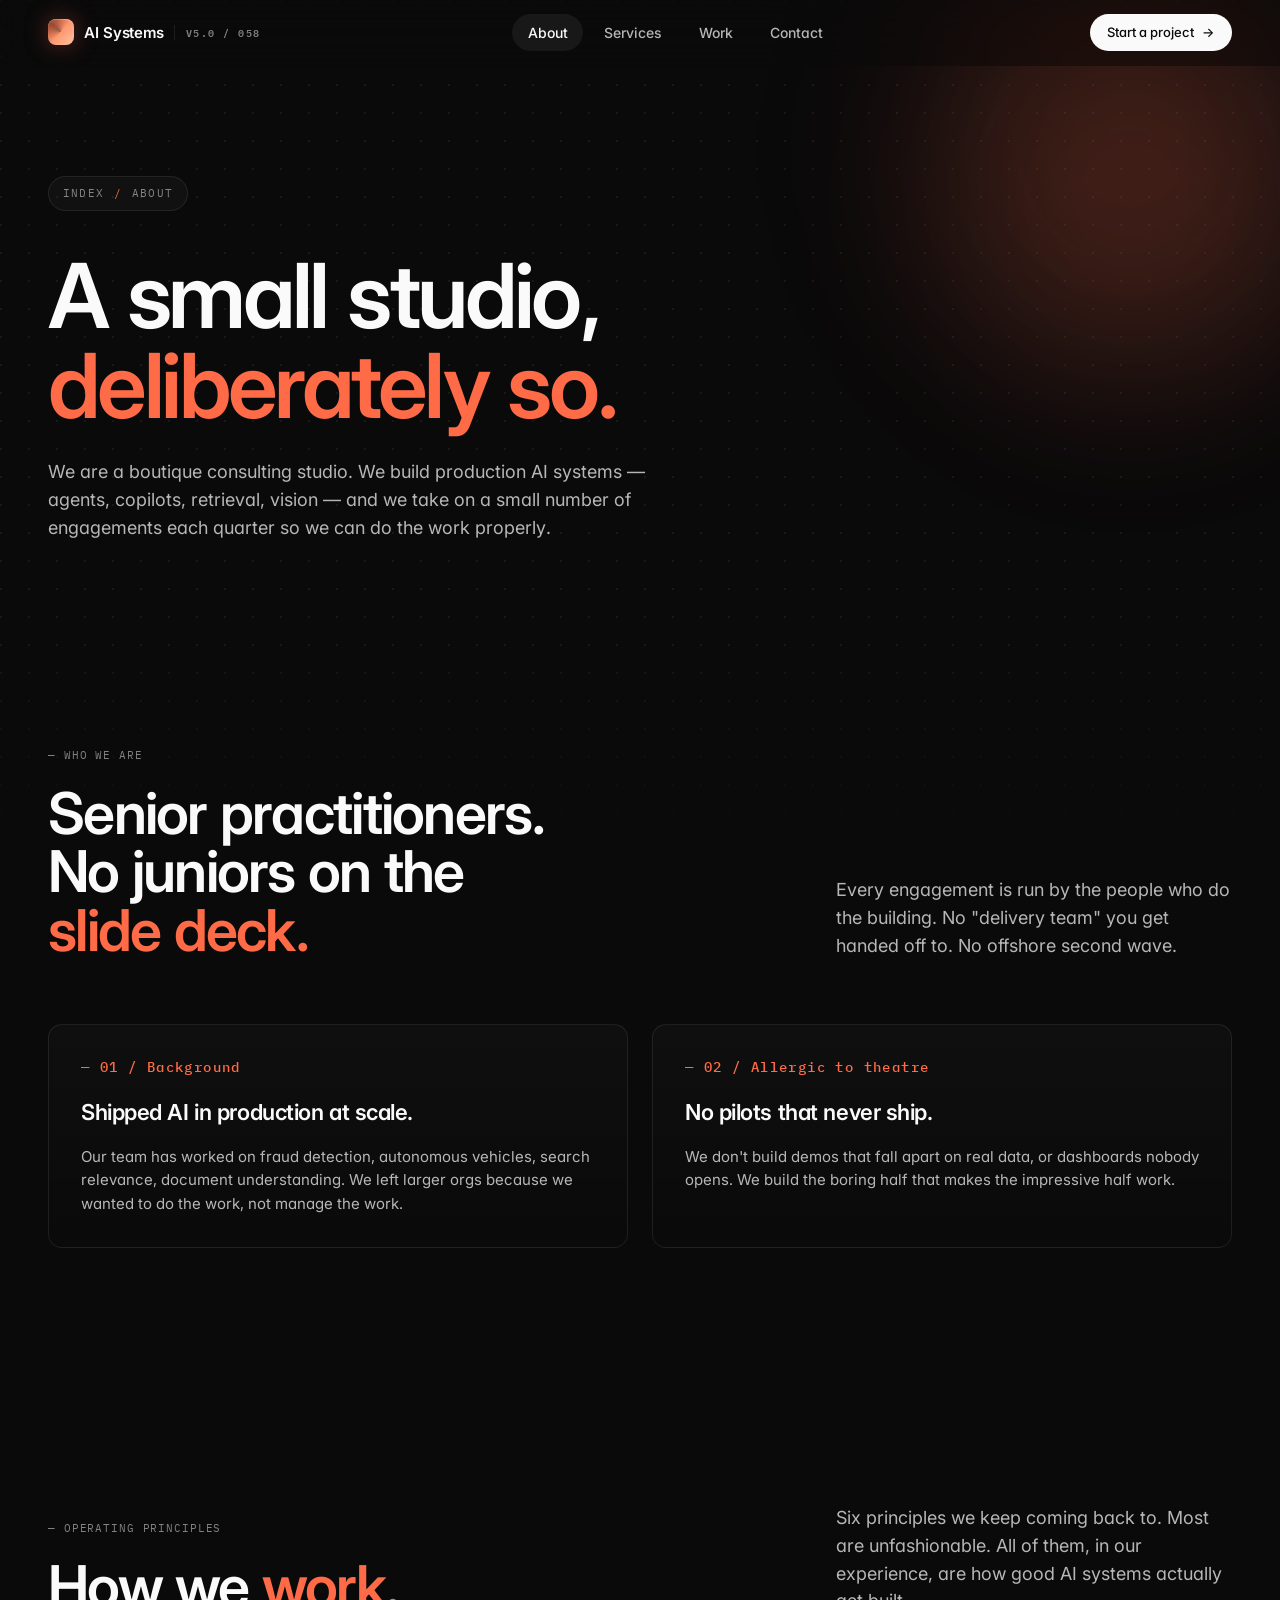
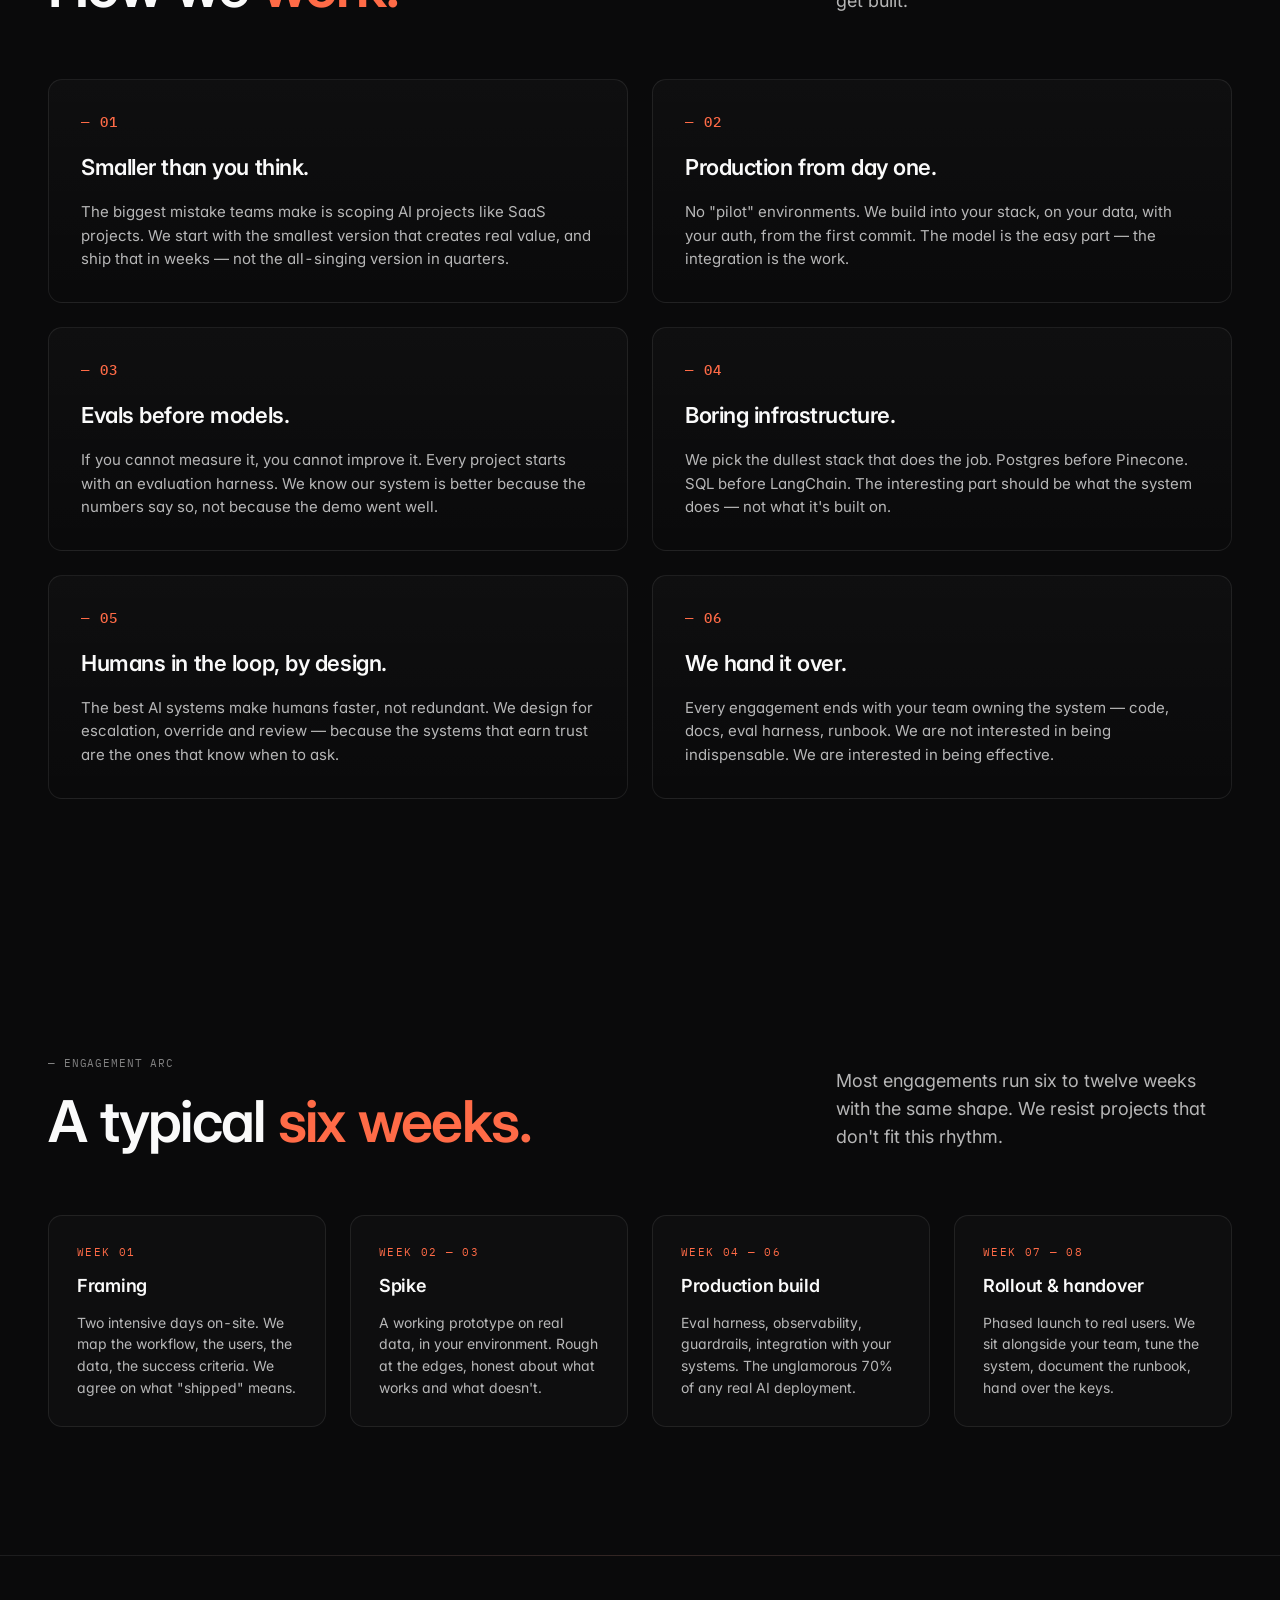
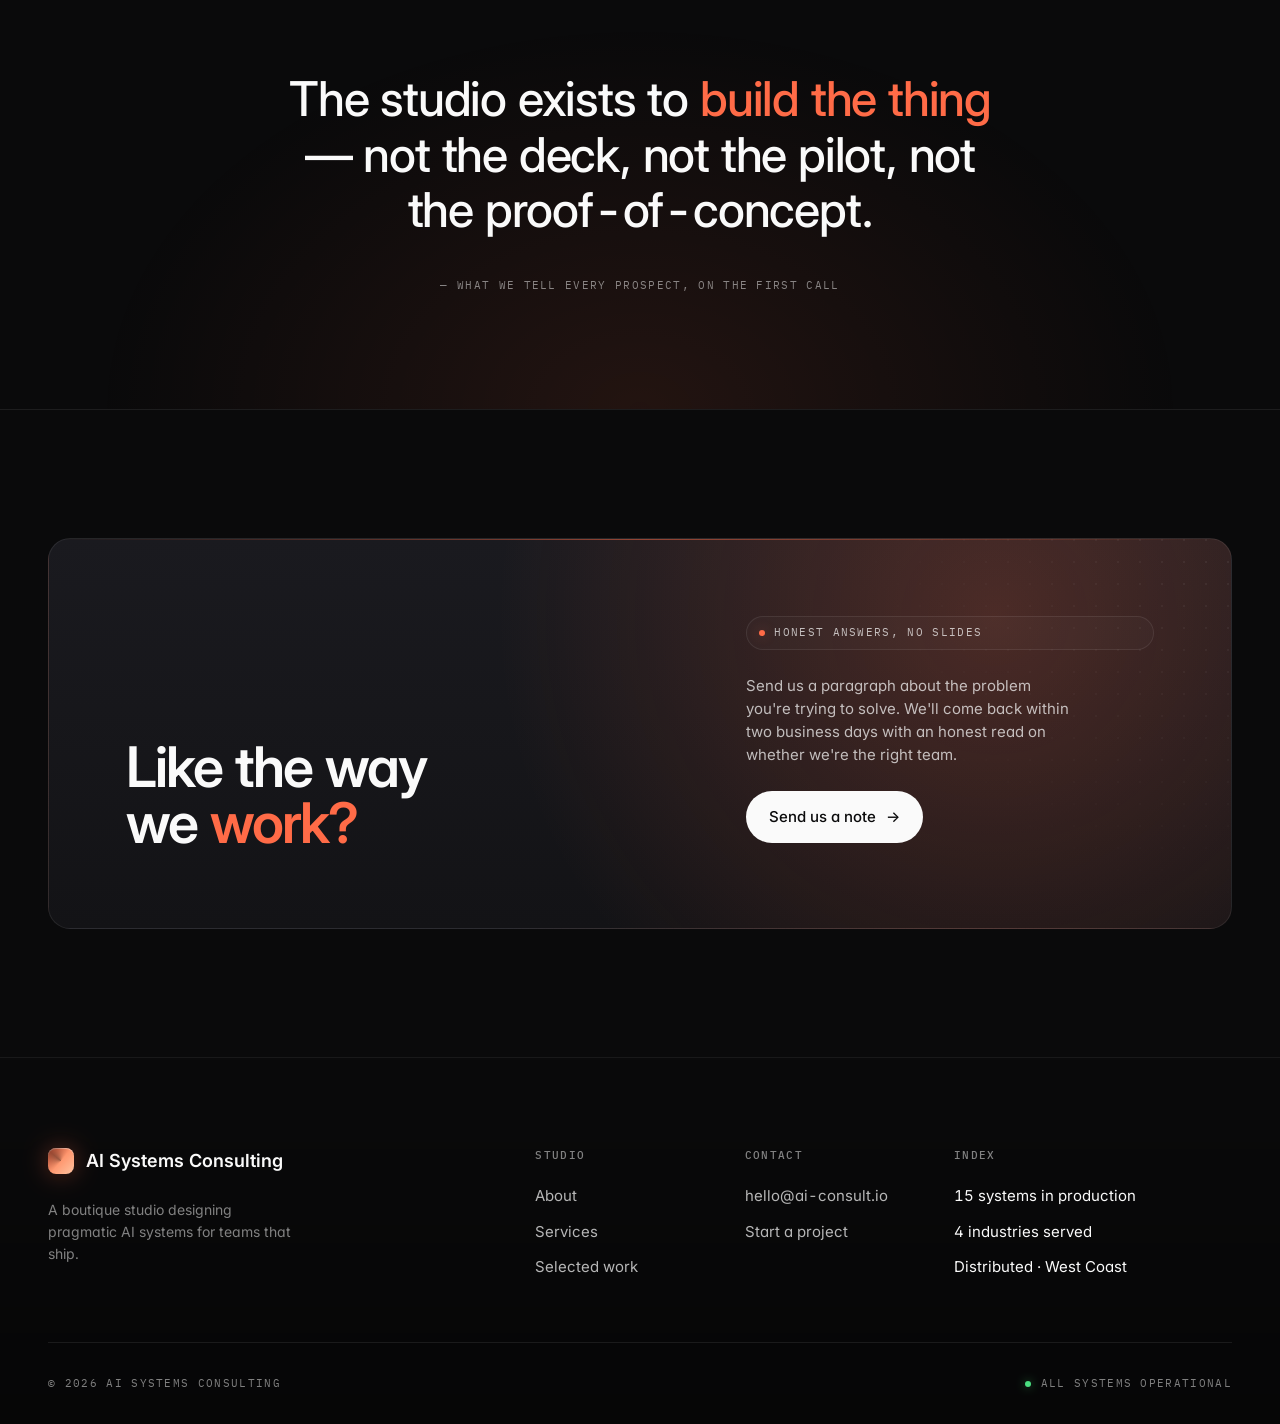
==== commit d9fd574b: "Studio Dark v5.0 — Inter × Plex Mono, coral on ink, glass surfaces" ====
--- a/about.html
+++ b/about.html
@@ -4,7 +4,7 @@
 <meta charset="UTF-8">
 <meta name="viewport" content="width=device-width, initial-scale=1.0">
 <title>About — AI Systems Consulting</title>
-<meta name="description" content="A boutique consulting studio building production AI systems. Small by design, deliberate by practice.">
+<meta name="description" content="A small studio of senior practitioners. We build production AI systems end-to-end.">
 <link rel="preconnect" href="https://fonts.googleapis.com">
 <link rel="preconnect" href="https://fonts.gstatic.com" crossorigin>
 <link rel="stylesheet" href="assets/css/styles.css">
@@ -13,159 +13,174 @@
 
 <nav class="nav">
   <div class="nav-inner">
-    <a href="index.html" class="brand"><span>AI Systems</span><span class="brand-mark">EST · 2024</span></a>
+    <a href="index.html" class="brand"><span class="brand-logo"></span><span>AI Systems</span><span class="brand-tag">v5.0 / 058</span></a>
     <div class="nav-links">
-      <a href="about.html"><span class="num">01</span>About</a>
-      <a href="services.html"><span class="num">02</span>Services</a>
-      <a href="projects.html"><span class="num">03</span>Work</a>
-      <a href="contact.html"><span class="num">04</span>Contact</a>
+      <a href="about.html">About</a>
+      <a href="services.html">Services</a>
+      <a href="projects.html">Work</a>
+      <a href="contact.html">Contact</a>
     </div>
-    <a href="contact.html" class="nav-cta">Start a project <span>→</span></a>
+    <a href="contact.html" class="nav-cta">Start a project <span class="arr">→</span></a>
   </div>
 </nav>
 
 <header class="page-hero">
-  <div class="breadcrumb">
-    <a href="index.html">Index</a><span class="sep">/</span><span>About the studio</span>
-  </div>
-  <div class="page-hero-grid">
-    <h1>A small studio,<br/><em>deliberately so.</em></h1>
-    <div class="ph-meta">
-      <span class="eyebrow">§ 01 — About</span>
-      <p>We are a boutique consulting studio. We build production AI systems — agents, copilots, retrieval, vision — and we take on a small number of engagements each quarter so we can do the work properly.</p>
-    </div>
+  <div class="page-hero-orb"></div>
+  <div class="page-hero-inner">
+    <div class="breadcrumb"><a href="index.html">Index</a> <span class="sep">/</span> <span>About</span></div>
+    <h1>A small studio,<br/><span class="accent">deliberately so.</span></h1>
+    <p class="ph-sub">We are a boutique consulting studio. We build production AI systems — agents, copilots, retrieval, vision — and we take on a small number of engagements each quarter so we can do the work properly.</p>
   </div>
 </header>
 
-<div class="wrap"><div class="rule"></div></div>
+<!-- Who we are -->
+<section class="section">
+  <div class="section-inner">
+    <div class="section-head reveal">
+      <div class="sh-left">
+        <span class="mono">— Who we are</span>
+        <h2>Senior practitioners.<br/>No juniors on the <span class="accent">slide deck.</span></h2>
+      </div>
+      <p class="sh-desc">Every engagement is run by the people who do the building. No "delivery team" you get handed off to. No offshore second wave.</p>
+    </div>
 
-<!-- WHO WE ARE ========================================================== -->
-<section class="section">
-  <div class="two-col reveal">
-    <div class="tc-left">
-      <span class="eyebrow">§ 02 — Who we are</span>
-      <h2 class="serif" style="margin-top:1.5rem;">A handful of senior practitioners. No juniors on the slide deck.</h2>
-    </div>
-    <div class="tc-right">
-      <p>Our team has shipped AI in production at scale — fraud detection, autonomous vehicles, search relevance, document understanding. We left larger orgs because we wanted to do the work, not manage the work.</p>
-      <p>Every engagement is run by the people who do the building. There is no "delivery team" you get handed off to. There is no offshore second wave. There are five of us, and we like it that way.</p>
-      <p>We're allergic to AI theatre — the pilots that never ship, the demos that fall apart on real data, the dashboards nobody opens. We build the boring half that makes the impressive half work.</p>
+    <div class="principles reveal">
+      <div class="principle-card">
+        <span class="principle-num">— 01 / Background</span>
+        <h3 class="principle-title">Shipped AI in production at scale.</h3>
+        <p class="principle-desc">Our team has worked on fraud detection, autonomous vehicles, search relevance, document understanding. We left larger orgs because we wanted to do the work, not manage the work.</p>
+      </div>
+      <div class="principle-card">
+        <span class="principle-num">— 02 / Allergic to theatre</span>
+        <h3 class="principle-title">No pilots that never ship.</h3>
+        <p class="principle-desc">We don't build demos that fall apart on real data, or dashboards nobody opens. We build the boring half that makes the impressive half work.</p>
+      </div>
     </div>
   </div>
 </section>
 
-<!-- PRINCIPLES ========================================================== -->
+<!-- Principles -->
 <section class="section">
-  <div class="section-head reveal">
-    <div class="sh-left">
-      <span class="sh-num">§ 03 — Principles</span>
-      <h2 class="sh-title">How we <em>work.</em></h2>
+  <div class="section-inner">
+    <div class="section-head reveal">
+      <div class="sh-left">
+        <span class="mono">— Operating principles</span>
+        <h2>How we <span class="accent">work.</span></h2>
+      </div>
+      <p class="sh-desc">Six principles we keep coming back to. Most are unfashionable. All of them, in our experience, are how good AI systems actually get built.</p>
     </div>
-    <p class="sh-right">Six principles we keep coming back to. Most are unfashionable. All of them, in our experience, are how good AI systems actually get built.</p>
-  </div>
 
-  <div class="principles reveal">
-    <div class="principle">
-      <span class="p-num">01</span>
-      <h3 class="p-title"><em>Smaller</em> than you think.</h3>
-      <p class="p-desc">The biggest mistake teams make is scoping AI projects like SaaS projects. We start with the smallest version of the system that creates real value, and ship that in weeks — not the all-singing version in quarters.</p>
-    </div>
-    <div class="principle">
-      <span class="p-num">02</span>
-      <h3 class="p-title">Production from <em>day one</em>.</h3>
-      <p class="p-desc">No "pilot" environments that look nothing like reality. We build into your stack, on your data, with your auth, from the first commit. The model is the easy part — the integration is the work.</p>
-    </div>
-    <div class="principle">
-      <span class="p-num">03</span>
-      <h3 class="p-title">Evals before models.</h3>
-      <p class="p-desc">If you cannot measure it, you cannot improve it. Every project starts with an evaluation harness. We know our system is better because the numbers say so, not because the demo went well.</p>
-    </div>
-    <div class="principle">
-      <span class="p-num">04</span>
-      <h3 class="p-title">Boring infrastructure, <em>interesting outputs</em>.</h3>
-      <p class="p-desc">We pick the dullest stack that does the job. Postgres before Pinecone. SQL before LangChain. The interesting part should be what the system does — not what it's built on.</p>
-    </div>
-    <div class="principle">
-      <span class="p-num">05</span>
-      <h3 class="p-title">Humans in the loop, by design.</h3>
-      <p class="p-desc">The best AI systems make humans faster, not redundant. We design for escalation, override and review — because the systems that earn trust are the ones that know when to ask.</p>
-    </div>
-    <div class="principle">
-      <span class="p-num">06</span>
-      <h3 class="p-title">We hand it <em>over</em>.</h3>
-      <p class="p-desc">Every engagement ends with your team owning the system — code, docs, eval harness, runbook. We are not interested in being indispensable. We are interested in being effective.</p>
+    <div class="principles reveal">
+      <div class="principle-card">
+        <span class="principle-num">— 01</span>
+        <h3 class="principle-title">Smaller than you think.</h3>
+        <p class="principle-desc">The biggest mistake teams make is scoping AI projects like SaaS projects. We start with the smallest version that creates real value, and ship that in weeks — not the all-singing version in quarters.</p>
+      </div>
+      <div class="principle-card">
+        <span class="principle-num">— 02</span>
+        <h3 class="principle-title">Production from day one.</h3>
+        <p class="principle-desc">No "pilot" environments. We build into your stack, on your data, with your auth, from the first commit. The model is the easy part — the integration is the work.</p>
+      </div>
+      <div class="principle-card">
+        <span class="principle-num">— 03</span>
+        <h3 class="principle-title">Evals before models.</h3>
+        <p class="principle-desc">If you cannot measure it, you cannot improve it. Every project starts with an evaluation harness. We know our system is better because the numbers say so, not because the demo went well.</p>
+      </div>
+      <div class="principle-card">
+        <span class="principle-num">— 04</span>
+        <h3 class="principle-title">Boring infrastructure.</h3>
+        <p class="principle-desc">We pick the dullest stack that does the job. Postgres before Pinecone. SQL before LangChain. The interesting part should be what the system does — not what it's built on.</p>
+      </div>
+      <div class="principle-card">
+        <span class="principle-num">— 05</span>
+        <h3 class="principle-title">Humans in the loop, by design.</h3>
+        <p class="principle-desc">The best AI systems make humans faster, not redundant. We design for escalation, override and review — because the systems that earn trust are the ones that know when to ask.</p>
+      </div>
+      <div class="principle-card">
+        <span class="principle-num">— 06</span>
+        <h3 class="principle-title">We hand it over.</h3>
+        <p class="principle-desc">Every engagement ends with your team owning the system — code, docs, eval harness, runbook. We are not interested in being indispensable. We are interested in being effective.</p>
+      </div>
     </div>
   </div>
 </section>
 
-<!-- HOW WE ENGAGE ======================================================= -->
+<!-- Timeline -->
 <section class="section">
-  <div class="section-head reveal">
-    <div class="sh-left">
-      <span class="sh-num">§ 04 — Engagement</span>
-      <h2 class="sh-title">A typical <em>arc.</em></h2>
+  <div class="section-inner">
+    <div class="section-head reveal">
+      <div class="sh-left">
+        <span class="mono">— Engagement arc</span>
+        <h2>A typical <span class="accent">six weeks.</span></h2>
+      </div>
+      <p class="sh-desc">Most engagements run six to twelve weeks with the same shape. We resist projects that don't fit this rhythm.</p>
     </div>
-    <p class="sh-right">Most engagements run six to twelve weeks, with the same shape. We resist projects that don't fit this rhythm.</p>
-  </div>
 
-  <div class="index-list reveal">
-    <div class="index-row" style="cursor:default;">
-      <span class="ir-num">WK 01</span>
-      <h3 class="ir-title">Framing.</h3>
-      <p class="ir-desc">Two intensive days on-site. We map the workflow, the users, the data, the success criteria. We agree on what "shipped" means.</p>
-      <div class="ir-meta"><span class="tag">Workshop</span></div>
-    </div>
-    <div class="index-row" style="cursor:default;">
-      <span class="ir-num">WK 02–03</span>
-      <h3 class="ir-title">Spike.</h3>
-      <p class="ir-desc">A working prototype on real data, in your environment. Rough at the edges, honest about what works and what doesn't.</p>
-      <div class="ir-meta"><span class="tag">Build</span></div>
-    </div>
-    <div class="index-row" style="cursor:default;">
-      <span class="ir-num">WK 04–06</span>
-      <h3 class="ir-title">Production build.</h3>
-      <p class="ir-desc">Eval harness, observability, guardrails, the integration with your systems. The unglamorous 70% of any real AI deployment.</p>
-      <div class="ir-meta"><span class="tag">Engineer</span></div>
-    </div>
-    <div class="index-row" style="cursor:default;">
-      <span class="ir-num">WK 07–08</span>
-      <h3 class="ir-title">Rollout & handover.</h3>
-      <p class="ir-desc">Phased launch to real users. We sit alongside your team, tune the system, document the runbook, hand over the keys.</p>
-      <div class="ir-meta"><span class="tag">Deliver</span></div>
+    <div class="timeline reveal">
+      <div class="timeline-step">
+        <span class="wk">Week 01</span>
+        <h3 class="ttl">Framing</h3>
+        <p class="desc">Two intensive days on-site. We map the workflow, the users, the data, the success criteria. We agree on what "shipped" means.</p>
+      </div>
+      <div class="timeline-step">
+        <span class="wk">Week 02 — 03</span>
+        <h3 class="ttl">Spike</h3>
+        <p class="desc">A working prototype on real data, in your environment. Rough at the edges, honest about what works and what doesn't.</p>
+      </div>
+      <div class="timeline-step">
+        <span class="wk">Week 04 — 06</span>
+        <h3 class="ttl">Production build</h3>
+        <p class="desc">Eval harness, observability, guardrails, integration with your systems. The unglamorous 70% of any real AI deployment.</p>
+      </div>
+      <div class="timeline-step">
+        <span class="wk">Week 07 — 08</span>
+        <h3 class="ttl">Rollout & handover</h3>
+        <p class="desc">Phased launch to real users. We sit alongside your team, tune the system, document the runbook, hand over the keys.</p>
+      </div>
     </div>
   </div>
 </section>
 
-<!-- MANIFESTO QUOTE ===================================================== -->
-<section class="manifesto reveal">
-  <p class="manifesto-quote">
-    The studio exists to <em>build the thing</em> — not the deck, not the pilot, not the proof-of-concept. <em>The thing.</em>
-  </p>
+<!-- Quote -->
+<section class="quote-block reveal">
+  <div class="quote-inner">
+    <p class="quote-text">
+      The studio exists to <span class="accent">build the thing</span> — not the deck, not the pilot, not the proof-of-concept.
+    </p>
+    <div class="quote-cite">— What we tell every prospect, on the first call</div>
+  </div>
 </section>
 
-<!-- CTA ================================================================= -->
+<!-- CTA -->
 <section class="cta reveal">
-  <div class="cta-grid">
-    <h2 class="cta-head">Like the way <em>we work?</em></h2>
-    <div class="cta-right">
-      <span class="eyebrow">Next step</span>
-      <p>Send us a paragraph about the problem you're trying to solve. We'll come back within two business days with an honest assessment of whether we're the right team.</p>
-      <a href="contact.html" class="btn btn-primary">Send us a note <span class="arrow">→</span></a>
+  <div class="cta-card">
+    <div class="cta-grid">
+      <h2 class="cta-head">Like the way<br/>we <span class="accent">work?</span></h2>
+      <div class="cta-right">
+        <span class="tag"><span class="dot"></span> Honest answers, no slides</span>
+        <p>Send us a paragraph about the problem you're trying to solve. We'll come back within two business days with an honest read on whether we're the right team.</p>
+        <div><a href="contact.html" class="btn btn-primary">Send us a note <span class="arr">→</span></a></div>
+      </div>
     </div>
   </div>
 </section>
 
 <footer class="footer">
-  <div class="footer-grid">
-    <div class="footer-brand">
-      <div class="b-mark">AI Systems<br/><em style="font-style:italic;color:var(--accent);">Consulting.</em></div>
-      <div class="b-tag">A boutique studio designing pragmatic AI systems for teams that ship.</div>
+  <div class="footer-inner">
+    <div class="footer-grid">
+      <div class="footer-brand">
+        <div class="b-mark"><span class="brand-logo"></span><span class="name">AI Systems Consulting</span></div>
+        <span class="b-tag">A boutique studio designing pragmatic AI systems for teams that ship.</span>
+      </div>
+      <div><h5>Studio</h5><ul><li><a href="about.html">About</a></li><li><a href="services.html">Services</a></li><li><a href="projects.html">Selected work</a></li></ul></div>
+      <div><h5>Contact</h5><ul><li><a href="mailto:hello@ai-consult.io">hello@ai-consult.io</a></li><li><a href="contact.html">Start a project</a></li></ul></div>
+      <div><h5>Index</h5><ul><li>15 systems in production</li><li>4 industries served</li><li>Distributed · West Coast</li></ul></div>
     </div>
-    <div><h5>Studio</h5><ul><li><a href="about.html">About</a></li><li><a href="services.html">Services</a></li><li><a href="projects.html">Selected work</a></li></ul></div>
-    <div><h5>Contact</h5><ul><li><a href="mailto:hello@ai-consult.io">hello@ai-consult.io</a></li><li><a href="contact.html">Start a project</a></li></ul></div>
-    <div><h5>Index</h5><ul><li>15 projects in production</li><li>Built across 12 months</li><li>For teams of 2–200</li></ul></div>
+    <div class="footer-bottom">
+      <span>© 2026 AI Systems Consulting</span>
+      <span class="status"><span class="dot"></span> All systems operational</span>
+    </div>
   </div>
-  <div class="footer-bottom"><span>© 2026 AI Systems Consulting · All rights reserved</span><span>Designed with intent</span></div>
 </footer>
 
 <script src="assets/js/main.js"></script>
--- a/assets/css/styles.css
+++ b/assets/css/styles.css
@@ -1,482 +1,568 @@
 /* ==========================================================================
-   AI Systems Consulting — Editorial Design System
-   v4.0 · Bone / Ink / Vermillion
+   AI Systems Consulting — Studio Dark
+   v5.0 · Ink canvas / coral accent / glass surfaces
    ========================================================================== */
 
-@import url('https://fonts.googleapis.com/css2?family=Instrument+Serif:ital@0;1&family=Inter:wght@400;500;600;700&family=JetBrains+Mono:wght@400;500&display=swap');
+@import url('https://fonts.googleapis.com/css2?family=Inter:wght@400;500;600;700;800&family=IBM+Plex+Mono:wght@400;500&display=swap');
 
 :root {
-  /* Color — restrained, editorial */
-  --bone:        #F4F1EA;
-  --bone-2:      #ECE7DC;
-  --bone-3:      #E4DDCC;
-  --ink:         #0E0E0E;
-  --ink-2:       #1C1C1C;
-  --graphite:    #6B6B6B;
-  --graphite-2:  #9A9A9A;
-  --rule:        #1C1C1C;
-  --rule-soft:   rgba(14, 14, 14, 0.12);
-  --accent:      #D64A2C;   /* vermillion */
-  --accent-deep: #B53A1F;
-  --paper:       #FFFFFF;
-
-  /* Type */
-  --serif: 'Instrument Serif', 'Times New Roman', serif;
-  --sans:  'Inter', -apple-system, BlinkMacSystemFont, sans-serif;
-  --mono:  'JetBrains Mono', ui-monospace, monospace;
-
-  /* Scale — modular, restrained */
-  --fs-mono:   0.6875rem;   /* 11px metadata */
-  --fs-small:  0.8125rem;   /* 13px */
-  --fs-body:   1rem;        /* 16px */
-  --fs-lead:   1.1875rem;   /* 19px */
-  --fs-h4:     1.5rem;
-  --fs-h3:     2rem;
-  --fs-h2:     clamp(2.5rem, 5vw, 4rem);
-  --fs-h1:     clamp(3.5rem, 9vw, 8rem);
-  --fs-display:clamp(4.5rem, 12vw, 11rem);
-
-  /* Space */
+  --bg:           #0A0A0B;
+  --bg-2:         #0F0F11;
+  --surface:      #131316;
+  --surface-2:    #1A1A1F;
+  --line:         rgba(255, 255, 255, 0.08);
+  --line-2:       rgba(255, 255, 255, 0.14);
+  --line-strong:  rgba(255, 255, 255, 0.22);
+
+  --ink:          #FAFAFA;
+  --ink-2:        rgba(250, 250, 250, 0.72);
+  --ink-3:        rgba(250, 250, 250, 0.50);
+  --ink-4:        rgba(250, 250, 250, 0.32);
+
+  --coral:        #FF6B47;
+  --coral-deep:   #E5573A;
+  --coral-glow:   rgba(255, 107, 71, 0.35);
+  --coral-soft:   rgba(255, 107, 71, 0.10);
+
+  --gradient-warm: linear-gradient(135deg, #FF6B47 0%, #FF9870 50%, #FFC4A1 100%);
+
+  --sans: 'Inter', -apple-system, BlinkMacSystemFont, sans-serif;
+  --mono: 'IBM Plex Mono', ui-monospace, monospace;
+
+  --fs-mono:   0.6875rem;
+  --fs-small:  0.8125rem;
+  --fs-body:   0.9375rem;
+  --fs-lead:   1.125rem;
+  --fs-h3:     1.75rem;
+  --fs-h2:     clamp(2.25rem, 4.5vw, 3.75rem);
+  --fs-h1:     clamp(3rem, 7vw, 6rem);
+  --fs-display:clamp(3.5rem, 9vw, 8.5rem);
+
+  --page-pad:  clamp(1.25rem, 4vw, 3rem);
   --gutter:    1.5rem;
-  --page-pad:  clamp(1.25rem, 4vw, 3rem);
   --section-y: clamp(5rem, 10vw, 9rem);
-}
-
-/* Reset ------------------------------------------------------------------ */
-* { box-sizing: border-box; margin: 0; padding: 0; }
+  --radius-sm: 6px;
+  --radius:    14px;
+  --radius-lg: 22px;
+}
+
+*, *::before, *::after { box-sizing: border-box; margin: 0; padding: 0; }
 html { -webkit-font-smoothing: antialiased; -moz-osx-font-smoothing: grayscale; scroll-behavior: smooth; }
 body {
-  background: var(--bone);
+  background: var(--bg);
   color: var(--ink);
   font-family: var(--sans);
   font-size: var(--fs-body);
   line-height: 1.55;
   font-feature-settings: 'ss01', 'cv11', 'tnum';
   overflow-x: hidden;
-}
+  position: relative;
+}
+
+body::before {
+  content: '';
+  position: fixed; inset: 0;
+  background-image: radial-gradient(circle at 1px 1px, rgba(255,255,255,0.06) 1px, transparent 0);
+  background-size: 28px 28px;
+  pointer-events: none;
+  z-index: 0;
+  mask-image: linear-gradient(to bottom, black 0%, black 70%, transparent 100%);
+  -webkit-mask-image: linear-gradient(to bottom, black 0%, black 70%, transparent 100%);
+}
+body::after {
+  content: '';
+  position: fixed; top: -200px; right: -200px;
+  width: 700px; height: 700px;
+  background: radial-gradient(circle, var(--coral-glow), transparent 60%);
+  filter: blur(80px);
+  pointer-events: none;
+  z-index: 0;
+  opacity: 0.55;
+}
+
+main, header, section, footer, nav { position: relative; z-index: 1; }
+
 img, svg { display: block; max-width: 100%; }
 a { color: inherit; text-decoration: none; }
 button { font: inherit; cursor: pointer; border: none; background: none; color: inherit; }
-
-::selection { background: var(--accent); color: var(--bone); }
-
-/* Type primitives -------------------------------------------------------- */
-.display, .serif { font-family: var(--serif); font-weight: 400; letter-spacing: -0.015em; line-height: 0.95; }
-.mono { font-family: var(--mono); font-size: var(--fs-mono); letter-spacing: 0.08em; text-transform: uppercase; color: var(--graphite); }
-.eyebrow {
-  font-family: var(--mono);
-  font-size: var(--fs-mono);
-  letter-spacing: 0.12em;
-  text-transform: uppercase;
-  color: var(--graphite);
-  display: inline-flex;
-  align-items: center;
-  gap: 0.6rem;
-}
-.eyebrow::before {
-  content: '';
-  display: inline-block;
-  width: 1.5rem; height: 1px;
-  background: var(--accent);
-}
-.eyebrow.no-mark::before { display: none; }
-
-.lead {
-  font-family: var(--serif);
-  font-size: clamp(1.5rem, 2.6vw, 2.25rem);
-  line-height: 1.2;
-  letter-spacing: -0.01em;
-  color: var(--ink);
-  max-width: 32ch;
-}
-
+input, textarea, select { font: inherit; color: inherit; }
+
+::selection { background: var(--coral); color: var(--bg); }
+
+.mono { font-family: var(--mono); font-size: var(--fs-mono); letter-spacing: 0.08em; text-transform: uppercase; color: var(--ink-3); }
+
+.tag {
+  display: inline-flex; align-items: center; gap: 0.55rem;
+  font-family: var(--mono); font-size: var(--fs-mono);
+  letter-spacing: 0.12em; text-transform: uppercase;
+  color: var(--ink-2);
+  padding: 0.45rem 0.8rem;
+  border: 1px solid var(--line);
+  border-radius: 999px;
+  background: rgba(255,255,255,0.02);
+}
+.tag .dot {
+  width: 6px; height: 6px; border-radius: 50%;
+  background: var(--coral);
+  box-shadow: 0 0 12px var(--coral-glow);
+  animation: pulse 2.2s ease-in-out infinite;
+}
+@keyframes pulse {
+  0%, 100% { opacity: 1; transform: scale(1); }
+  50%      { opacity: 0.55; transform: scale(0.85); }
+}
+
+.gradient-text {
+  background: var(--gradient-warm);
+  -webkit-background-clip: text;
+  background-clip: text;
+  -webkit-text-fill-color: transparent;
+  color: transparent;
+}
+
+h1, h2, h3, h4 { font-weight: 600; letter-spacing: -0.025em; line-height: 1.05; color: var(--ink); }
 p { color: var(--ink-2); }
 p + p { margin-top: 1rem; }
 
-/* Layout ---------------------------------------------------------------- */
 .wrap { width: 100%; padding: 0 var(--page-pad); }
-.grid-12 { display: grid; grid-template-columns: repeat(12, 1fr); gap: var(--gutter); }
-
-.rule { height: 1px; background: var(--rule); width: 100%; }
-.rule-soft { height: 1px; background: var(--rule-soft); width: 100%; }
-
-/* Navigation ------------------------------------------------------------ */
+
+/* Nav */
 .nav {
   position: fixed; top: 0; left: 0; right: 0; z-index: 50;
-  padding: 1.25rem var(--page-pad);
-  background: rgba(244, 241, 234, 0.85);
-  backdrop-filter: saturate(180%) blur(14px);
-  -webkit-backdrop-filter: saturate(180%) blur(14px);
+  padding: 0.85rem var(--page-pad);
+  background: rgba(10, 10, 11, 0.6);
+  backdrop-filter: saturate(180%) blur(20px);
+  -webkit-backdrop-filter: saturate(180%) blur(20px);
   border-bottom: 1px solid transparent;
-  transition: border-color 0.3s ease;
-}
-.nav.scrolled { border-bottom-color: var(--rule-soft); }
-.nav-inner { display: flex; align-items: center; justify-content: space-between; gap: 2rem; }
-
-.brand { display: flex; align-items: baseline; gap: 0.6rem; font-family: var(--serif); font-size: 1.5rem; letter-spacing: -0.01em; }
-.brand-mark { font-family: var(--mono); font-size: 0.625rem; letter-spacing: 0.15em; color: var(--graphite); text-transform: uppercase; }
-
-.nav-links { display: flex; align-items: center; gap: 2.25rem; }
-.nav-links a {
-  font-size: 0.875rem;
-  font-weight: 500;
-  color: var(--ink);
-  position: relative;
-  padding: 0.25rem 0;
-  transition: color 0.2s ease;
-}
-.nav-links a .num {
-  font-family: var(--mono);
-  font-size: 0.625rem;
-  color: var(--graphite-2);
-  margin-right: 0.4rem;
-  letter-spacing: 0.1em;
-}
-.nav-links a:hover, .nav-links a.active { color: var(--accent); }
-.nav-links a:hover .num, .nav-links a.active .num { color: var(--accent); }
+  transition: border-color 0.3s ease, background 0.3s ease;
+}
+.nav.scrolled { background: rgba(10, 10, 11, 0.85); border-bottom-color: var(--line); }
+.nav-inner { display: flex; align-items: center; justify-content: space-between; gap: 2rem; max-width: 1480px; margin: 0 auto; }
+.brand { display: inline-flex; align-items: center; gap: 0.65rem; font-size: 0.9375rem; font-weight: 600; letter-spacing: -0.01em; }
+.brand-logo {
+  width: 26px; height: 26px; border-radius: 8px;
+  background: var(--gradient-warm);
+  position: relative; overflow: hidden;
+  box-shadow: 0 0 24px var(--coral-glow), inset 0 1px 0 rgba(255,255,255,0.4);
+}
+.brand-logo::after {
+  content: ''; position: absolute; inset: 0;
+  background: conic-gradient(from 220deg, transparent 0deg, rgba(0,0,0,0.4) 90deg, transparent 180deg);
+  mix-blend-mode: multiply;
+}
+.brand-tag { font-family: var(--mono); font-size: 0.625rem; letter-spacing: 0.15em; color: var(--ink-3); text-transform: uppercase; padding-left: 0.65rem; border-left: 1px solid var(--line); }
+
+.nav-links { display: flex; align-items: center; gap: 0.4rem; }
+.nav-links a { font-size: 0.875rem; font-weight: 500; color: var(--ink-2); padding: 0.5rem 0.95rem; border-radius: 999px; transition: all 0.2s ease; }
+.nav-links a:hover { color: var(--ink); background: rgba(255,255,255,0.04); }
+.nav-links a.active { color: var(--ink); background: rgba(255,255,255,0.06); }
 
 .nav-cta {
-  font-size: 0.8125rem;
-  font-weight: 500;
-  padding: 0.65rem 1.1rem;
-  border: 1px solid var(--ink);
-  color: var(--ink);
+  display: inline-flex; align-items: center; gap: 0.5rem;
+  font-size: 0.8125rem; font-weight: 500;
+  padding: 0.55rem 1.1rem;
   border-radius: 999px;
-  transition: all 0.25s ease;
-  display: inline-flex; align-items: center; gap: 0.5rem;
-}
-.nav-cta:hover { background: var(--ink); color: var(--bone); }
-
-.nav-toggle { display: none; }
-
-/* Buttons --------------------------------------------------------------- */
+  background: var(--ink); color: var(--bg);
+  transition: all 0.2s ease;
+}
+.nav-cta:hover { background: var(--coral); color: var(--bg); box-shadow: 0 0 30px var(--coral-glow); }
+.nav-cta .arr { display: inline-block; transition: transform 0.2s; }
+.nav-cta:hover .arr { transform: translateX(2px); }
+
+/* Buttons */
 .btn {
-  display: inline-flex; align-items: center; gap: 0.65rem;
+  display: inline-flex; align-items: center; gap: 0.6rem;
   font-size: 0.9375rem; font-weight: 500;
-  padding: 0.95rem 1.5rem;
+  padding: 0.85rem 1.4rem;
   border-radius: 999px;
   transition: all 0.25s ease;
   white-space: nowrap;
-}
-.btn-primary { background: var(--ink); color: var(--bone); }
-.btn-primary:hover { background: var(--accent); transform: translateY(-1px); }
-.btn-ghost { color: var(--ink); padding-left: 0; padding-right: 0; }
-.btn-ghost .arrow { transition: transform 0.25s ease; }
-.btn-ghost:hover { color: var(--accent); }
-.btn-ghost:hover .arrow { transform: translateX(4px); }
-.arrow { display: inline-block; }
-
-/* Hero — editorial split ------------------------------------------------ */
-.hero {
-  padding: clamp(7rem, 14vw, 11rem) var(--page-pad) clamp(3rem, 6vw, 5rem);
+  border: 1px solid transparent;
+}
+.btn-primary { background: var(--ink); color: var(--bg); }
+.btn-primary:hover { background: var(--coral); box-shadow: 0 8px 32px var(--coral-glow); transform: translateY(-1px); }
+.btn-ghost { background: rgba(255,255,255,0.04); color: var(--ink); border-color: var(--line); }
+.btn-ghost:hover { background: rgba(255,255,255,0.07); border-color: var(--line-2); }
+.btn .arr { display: inline-block; transition: transform 0.2s; }
+.btn:hover .arr { transform: translateX(3px); }
+
+/* Hero */
+.hero { padding: clamp(7rem, 14vw, 11rem) var(--page-pad) clamp(3rem, 6vw, 5rem); position: relative; overflow: hidden; }
+.hero-orb {
+  position: absolute; top: 10%; left: 50%; transform: translateX(-50%);
+  width: min(900px, 90vw); height: 600px;
+  background: radial-gradient(ellipse at center, var(--coral-glow), transparent 55%);
+  filter: blur(60px);
+  pointer-events: none; z-index: 0;
+  animation: breathe 8s ease-in-out infinite;
+}
+@keyframes breathe {
+  0%, 100% { opacity: 0.55; transform: translateX(-50%) scale(1); }
+  50%      { opacity: 0.75; transform: translateX(-50%) scale(1.05); }
+}
+.hero-inner { max-width: 1480px; margin: 0 auto; position: relative; z-index: 1; }
+.hero-top { display: flex; justify-content: center; margin-bottom: 2.5rem; }
+.hero-headline { font-size: var(--fs-display); font-weight: 600; letter-spacing: -0.04em; line-height: 0.95; text-align: center; max-width: 16ch; margin: 0 auto; }
+.hero-headline .accent { color: var(--coral); }
+.hero-sub { margin: 2rem auto 0; text-align: center; font-size: clamp(1.0625rem, 1.6vw, 1.25rem); line-height: 1.5; color: var(--ink-2); max-width: 52ch; }
+.hero-actions { display: flex; justify-content: center; gap: 0.75rem; margin-top: 2.5rem; flex-wrap: wrap; }
+
+.hero-meta-row {
+  margin-top: clamp(4rem, 8vw, 6rem);
+  display: grid; grid-template-columns: repeat(4, 1fr); gap: 1px;
+  background: var(--line);
+  border: 1px solid var(--line);
+  border-radius: var(--radius);
+  overflow: hidden;
+}
+.hero-meta-row > div { background: var(--bg); padding: 1.5rem 1.5rem 1.75rem; display: flex; flex-direction: column; gap: 0.4rem; }
+.hero-meta-row .k { font-family: var(--mono); font-size: var(--fs-mono); letter-spacing: 0.12em; color: var(--ink-3); text-transform: uppercase; }
+.hero-meta-row .v { font-size: 1.875rem; font-weight: 600; letter-spacing: -0.02em; color: var(--ink); }
+.hero-meta-row .v em { font-style: normal; color: var(--coral); }
+.hero-meta-row .s { font-size: 0.8125rem; color: var(--ink-3); }
+
+/* Logos */
+.logos { padding: 2.5rem var(--page-pad); border-top: 1px solid var(--line); border-bottom: 1px solid var(--line); }
+.logos-inner { max-width: 1480px; margin: 0 auto; display: flex; align-items: center; gap: 3rem; flex-wrap: wrap; }
+.logos-label { font-family: var(--mono); font-size: var(--fs-mono); letter-spacing: 0.12em; color: var(--ink-3); text-transform: uppercase; flex-shrink: 0; }
+.logos-track { display: flex; align-items: center; gap: 3rem; flex-wrap: wrap; opacity: 0.7; }
+.logo-item { font-size: 1.0625rem; font-weight: 600; color: var(--ink-2); letter-spacing: -0.01em; }
+.logo-item.serif { font-family: 'Georgia', serif; font-style: italic; font-weight: 400; font-size: 1.25rem; }
+
+/* Sections */
+.section { padding: var(--section-y) var(--page-pad); position: relative; }
+.section-inner { max-width: 1480px; margin: 0 auto; }
+.section-head { display: flex; align-items: flex-end; justify-content: space-between; margin-bottom: clamp(3rem, 5vw, 4rem); gap: 2rem; flex-wrap: wrap; }
+.section-head .sh-left { max-width: 32rem; display: flex; flex-direction: column; gap: 1.25rem; }
+.section-head h2 { font-size: var(--fs-h2); font-weight: 600; letter-spacing: -0.03em; line-height: 1.02; }
+.section-head h2 .accent { color: var(--coral); }
+.section-head .sh-desc { color: var(--ink-2); font-size: var(--fs-lead); max-width: 36ch; }
+
+/* Card */
+.card {
+  background: linear-gradient(180deg, rgba(255,255,255,0.025), rgba(255,255,255,0.005));
+  border: 1px solid var(--line);
+  border-radius: var(--radius);
+  padding: 1.75rem;
+  transition: border-color 0.25s, transform 0.25s, background 0.25s;
+  position: relative; overflow: hidden;
+}
+.card::before { content: ''; position: absolute; top: 0; left: 0; right: 0; height: 1px; background: linear-gradient(90deg, transparent, rgba(255,255,255,0.12), transparent); }
+.card:hover { border-color: var(--line-2); background: linear-gradient(180deg, rgba(255,255,255,0.04), rgba(255,255,255,0.015)); transform: translateY(-3px); }
+
+/* Bento services */
+.bento { display: grid; grid-template-columns: repeat(6, 1fr); gap: var(--gutter); }
+.bento .card { grid-column: span 2; display: flex; flex-direction: column; gap: 1.25rem; min-height: 280px; }
+.bento .card.wide { grid-column: span 3; }
+.bento .card.tall { grid-column: span 2; grid-row: span 2; min-height: 580px; }
+.bento .card.feat { grid-column: span 4; min-height: 320px; }
+
+.card-icon {
+  width: 44px; height: 44px;
+  border-radius: 12px;
+  background: rgba(255, 107, 71, 0.10);
+  border: 1px solid rgba(255, 107, 71, 0.25);
+  display: flex; align-items: center; justify-content: center;
+  color: var(--coral);
+  font-size: 1.0625rem; font-weight: 500;
+  font-family: var(--mono);
+}
+.card-title { font-size: 1.25rem; font-weight: 600; letter-spacing: -0.02em; line-height: 1.2; }
+.card-desc { color: var(--ink-2); font-size: 0.9375rem; line-height: 1.55; }
+.card-foot { margin-top: auto; display: flex; align-items: center; justify-content: space-between; }
+.card-link { font-family: var(--mono); font-size: var(--fs-mono); letter-spacing: 0.12em; color: var(--ink-3); text-transform: uppercase; display: inline-flex; align-items: center; gap: 0.5rem; transition: color 0.2s; }
+.card:hover .card-link { color: var(--coral); }
+.card-num { font-family: var(--mono); font-size: var(--fs-mono); color: var(--ink-4); letter-spacing: 0.12em; }
+
+.card.tall .visual {
+  flex: 1; border-radius: 10px;
+  background:
+    radial-gradient(circle at 30% 20%, rgba(255, 107, 71, 0.18), transparent 50%),
+    linear-gradient(180deg, var(--surface-2), var(--surface));
+  border: 1px solid var(--line);
+  position: relative; overflow: hidden;
+  display: flex; align-items: center; justify-content: center;
+}
+.card.tall .visual::after {
+  content: ''; position: absolute; inset: 0;
+  background-image: radial-gradient(circle at 1px 1px, rgba(255,255,255,0.08) 1px, transparent 0);
+  background-size: 18px 18px; opacity: 0.5;
+}
+.card.tall .visual .glyph {
+  font-family: var(--mono);
+  font-size: clamp(3rem, 8vw, 5rem); font-weight: 500;
+  background: var(--gradient-warm);
+  -webkit-background-clip: text; background-clip: text;
+  -webkit-text-fill-color: transparent; position: relative;
+}
+
+/* Work */
+.work-grid { display: grid; grid-template-columns: repeat(2, 1fr); gap: var(--gutter); }
+.work-card {
+  background: linear-gradient(180deg, rgba(255,255,255,0.025), rgba(255,255,255,0.005));
+  border: 1px solid var(--line);
+  border-radius: var(--radius-lg);
+  overflow: hidden;
+  transition: all 0.3s ease;
+  display: flex; flex-direction: column;
+}
+.work-card:hover { border-color: var(--line-2); transform: translateY(-4px); }
+.work-visual {
+  aspect-ratio: 16/10;
+  background:
+    radial-gradient(circle at 25% 30%, rgba(255, 107, 71, 0.18), transparent 50%),
+    radial-gradient(circle at 75% 70%, rgba(255, 152, 112, 0.10), transparent 50%),
+    linear-gradient(180deg, var(--surface-2), var(--surface));
+  border-bottom: 1px solid var(--line);
+  position: relative; overflow: hidden;
+  display: flex; align-items: center; justify-content: center;
+}
+.work-visual::before {
+  content: ''; position: absolute; inset: 0;
+  background-image: linear-gradient(rgba(255,255,255,0.04) 1px, transparent 1px),
+                    linear-gradient(90deg, rgba(255,255,255,0.04) 1px, transparent 1px);
+  background-size: 36px 36px;
+  mask-image: radial-gradient(circle at center, black 30%, transparent 80%);
+  -webkit-mask-image: radial-gradient(circle at center, black 30%, transparent 80%);
+}
+.work-glyph {
   position: relative;
-}
-.hero-grid { display: grid; grid-template-columns: 7fr 5fr; gap: clamp(2rem, 5vw, 5rem); align-items: end; }
-
-.hero-display {
-  font-family: var(--serif);
-  font-weight: 400;
-  font-size: var(--fs-display);
-  line-height: 0.92;
-  letter-spacing: -0.025em;
+  font-family: var(--mono); font-size: clamp(3.5rem, 8vw, 6rem); font-weight: 500;
+  background: var(--gradient-warm);
+  -webkit-background-clip: text; background-clip: text;
+  -webkit-text-fill-color: transparent; letter-spacing: -0.02em;
+}
+.work-corner { position: absolute; top: 1.25rem; left: 1.25rem; font-family: var(--mono); font-size: var(--fs-mono); letter-spacing: 0.12em; color: var(--ink-3); text-transform: uppercase; display: inline-flex; align-items: center; gap: 0.5rem; }
+.work-corner .dot { width: 6px; height: 6px; border-radius: 50%; background: var(--coral); box-shadow: 0 0 10px var(--coral-glow); }
+.work-status { position: absolute; top: 1.25rem; right: 1.25rem; font-family: var(--mono); font-size: var(--fs-mono); letter-spacing: 0.12em; color: var(--ink-3); text-transform: uppercase; padding: 0.3rem 0.65rem; border: 1px solid var(--line); border-radius: 999px; background: rgba(10, 10, 11, 0.6); backdrop-filter: blur(8px); }
+
+.work-body { padding: 1.75rem 1.75rem 2rem; display: flex; flex-direction: column; gap: 0.9rem; }
+.work-meta { display: flex; gap: 0.75rem; align-items: center; }
+.work-meta .m { font-family: var(--mono); font-size: var(--fs-mono); letter-spacing: 0.12em; color: var(--ink-3); text-transform: uppercase; }
+.work-meta .m + .m::before { content: '·'; margin-right: 0.75rem; color: var(--ink-4); }
+.work-title { font-size: 1.375rem; font-weight: 600; letter-spacing: -0.02em; line-height: 1.2; color: var(--ink); }
+.work-desc { color: var(--ink-2); font-size: 0.9375rem; line-height: 1.55; }
+.work-foot { margin-top: 0.5rem; display: flex; align-items: center; justify-content: space-between; }
+
+/* Index list */
+.idx-list { border-top: 1px solid var(--line); }
+.idx-row {
+  display: grid; grid-template-columns: 80px 1fr 360px auto;
+  gap: 2rem; padding: 1.75rem 0;
+  border-bottom: 1px solid var(--line);
+  align-items: center;
+  transition: background 0.25s, padding 0.25s;
+}
+.idx-row:hover { background: rgba(255,255,255,0.02); padding-left: 1.25rem; padding-right: 1.25rem; }
+.idx-row .num { font-family: var(--mono); font-size: var(--fs-mono); color: var(--ink-3); letter-spacing: 0.12em; }
+.idx-row .ttl { font-size: 1.25rem; font-weight: 600; letter-spacing: -0.02em; color: var(--ink); transition: color 0.25s; }
+.idx-row .ttl .accent { color: var(--coral); }
+.idx-row:hover .ttl { color: var(--coral); }
+.idx-row .meta { font-size: 0.875rem; color: var(--ink-3); }
+.idx-row .arr-link { color: var(--ink-3); transition: color 0.2s, transform 0.2s; display: inline-flex; align-items: center; gap: 0.5rem; font-family: var(--mono); font-size: var(--fs-mono); letter-spacing: 0.12em; text-transform: uppercase; }
+.idx-row:hover .arr-link { color: var(--coral); transform: translateX(4px); }
+
+/* Quote */
+.quote-block {
+  padding: clamp(5rem, 9vw, 8rem) var(--page-pad);
+  border-top: 1px solid var(--line);
+  border-bottom: 1px solid var(--line);
+  background: radial-gradient(ellipse at 50% 100%, var(--coral-soft), transparent 60%);
+}
+.quote-inner { max-width: 1080px; margin: 0 auto; text-align: center; }
+.quote-text { font-size: clamp(1.75rem, 4vw, 3rem); font-weight: 500; letter-spacing: -0.025em; line-height: 1.15; color: var(--ink); max-width: 24ch; margin: 0 auto; }
+.quote-text .accent { color: var(--coral); }
+.quote-cite { margin-top: 2.5rem; font-family: var(--mono); font-size: var(--fs-mono); letter-spacing: 0.12em; color: var(--ink-3); text-transform: uppercase; }
+
+/* Stats */
+.stats-strip {
+  display: grid; grid-template-columns: repeat(4, 1fr); gap: 1px;
+  background: var(--line);
+  border-top: 1px solid var(--line);
+  border-bottom: 1px solid var(--line);
+}
+.stats-strip > div { background: var(--bg); padding: clamp(2rem, 4vw, 3rem) var(--page-pad); display: flex; flex-direction: column; gap: 0.75rem; }
+.stat-num { font-size: clamp(2.5rem, 5vw, 4rem); font-weight: 600; letter-spacing: -0.04em; color: var(--ink); line-height: 0.9; }
+.stat-num .accent { color: var(--coral); }
+.stat-label { font-family: var(--mono); font-size: var(--fs-mono); letter-spacing: 0.12em; color: var(--ink-3); text-transform: uppercase; }
+.stat-sub { font-size: 0.875rem; color: var(--ink-3); }
+
+/* Principles */
+.principles { display: grid; grid-template-columns: repeat(2, 1fr); gap: var(--gutter); }
+.principle-card {
+  background: linear-gradient(180deg, rgba(255,255,255,0.025), rgba(255,255,255,0.005));
+  border: 1px solid var(--line);
+  border-radius: var(--radius);
+  padding: 2rem;
+  display: flex; flex-direction: column; gap: 1.25rem;
+  transition: border-color 0.25s, background 0.25s;
+}
+.principle-card:hover { border-color: var(--line-2); background: linear-gradient(180deg, rgba(255,255,255,0.04), rgba(255,255,255,0.01)); }
+.principle-num { font-family: var(--mono); font-size: 0.875rem; font-weight: 500; letter-spacing: 0.1em; color: var(--coral); }
+.principle-title { font-size: 1.375rem; font-weight: 600; letter-spacing: -0.02em; line-height: 1.2; }
+.principle-desc { color: var(--ink-2); font-size: 0.9375rem; line-height: 1.55; }
+
+/* Timeline */
+.timeline { display: grid; grid-template-columns: repeat(4, 1fr); gap: var(--gutter); }
+.timeline-step {
+  border: 1px solid var(--line);
+  border-radius: var(--radius);
+  padding: 1.75rem;
+  background: rgba(255,255,255,0.02);
+  display: flex; flex-direction: column; gap: 1rem;
+  transition: all 0.25s;
+}
+.timeline-step:hover { border-color: var(--coral); box-shadow: 0 0 0 1px var(--coral-soft); }
+.timeline-step .wk { font-family: var(--mono); font-size: var(--fs-mono); letter-spacing: 0.12em; color: var(--coral); text-transform: uppercase; }
+.timeline-step .ttl { font-size: 1.125rem; font-weight: 600; letter-spacing: -0.015em; }
+.timeline-step .desc { font-size: 0.875rem; color: var(--ink-2); line-height: 1.55; }
+
+/* Page hero */
+.page-hero { padding: clamp(8rem, 14vw, 11rem) var(--page-pad) clamp(3rem, 6vw, 5rem); position: relative; overflow: hidden; }
+.page-hero-orb { position: absolute; top: -100px; right: -150px; width: 600px; height: 600px; background: radial-gradient(circle, var(--coral-glow), transparent 60%); filter: blur(80px); pointer-events: none; opacity: 0.5; }
+.page-hero-inner { max-width: 1480px; margin: 0 auto; position: relative; z-index: 1; }
+.breadcrumb {
+  display: inline-flex; gap: 0.6rem; align-items: center;
+  font-family: var(--mono); font-size: var(--fs-mono); letter-spacing: 0.12em; color: var(--ink-3);
+  text-transform: uppercase;
+  padding: 0.5rem 0.85rem;
+  background: rgba(255,255,255,0.03);
+  border: 1px solid var(--line);
+  border-radius: 999px;
+  margin-bottom: 2.5rem;
+}
+.breadcrumb .sep { color: var(--coral); }
+.page-hero h1 { font-size: var(--fs-h1); font-weight: 600; letter-spacing: -0.04em; line-height: 1; max-width: 16ch; }
+.page-hero h1 .accent { color: var(--coral); }
+.page-hero .ph-sub { margin-top: 1.75rem; font-size: var(--fs-lead); color: var(--ink-2); max-width: 56ch; line-height: 1.55; }
+
+/* Services long-form */
+.svc-detail { display: grid; grid-template-columns: 90px 1fr 340px; gap: 2.5rem; padding: clamp(3rem, 5vw, 4rem) 0; border-bottom: 1px solid var(--line); align-items: start; }
+.svc-detail:first-of-type { border-top: 1px solid var(--line); }
+.svc-detail .svc-num { font-family: var(--mono); font-size: 0.875rem; color: var(--coral); letter-spacing: 0.1em; }
+.svc-detail .svc-body { display: flex; flex-direction: column; gap: 1.25rem; }
+.svc-detail .svc-title { font-size: clamp(1.875rem, 3vw, 2.5rem); font-weight: 600; letter-spacing: -0.03em; line-height: 1.05; }
+.svc-detail .svc-title .accent { color: var(--coral); }
+.svc-detail .svc-desc { font-size: var(--fs-lead); color: var(--ink-2); line-height: 1.55; max-width: 48ch; }
+.svc-detail .svc-tags { display: flex; gap: 0.5rem; flex-wrap: wrap; margin-top: 0.5rem; }
+.svc-detail .svc-aside { background: rgba(255,255,255,0.02); border: 1px solid var(--line); border-radius: var(--radius); padding: 1.5rem; display: flex; flex-direction: column; gap: 1.25rem; }
+.svc-detail .svc-aside .row { display: flex; flex-direction: column; gap: 0.35rem; }
+.svc-detail .svc-aside .l { font-family: var(--mono); font-size: var(--fs-mono); letter-spacing: 0.12em; color: var(--ink-3); text-transform: uppercase; }
+.svc-detail .svc-aside .v { font-size: 0.9375rem; color: var(--ink); }
+
+/* CTA */
+.cta { padding: clamp(5rem, 10vw, 8rem) var(--page-pad); position: relative; overflow: hidden; }
+.cta-card {
+  max-width: 1480px; margin: 0 auto;
+  background:
+    radial-gradient(circle at 80% 20%, rgba(255, 107, 71, 0.22), transparent 50%),
+    linear-gradient(180deg, var(--surface-2), var(--surface));
+  border: 1px solid var(--line);
+  border-radius: var(--radius-lg);
+  padding: clamp(3rem, 6vw, 5rem);
+  position: relative; overflow: hidden;
+}
+.cta-card::before { content: ''; position: absolute; top: 0; left: 0; right: 0; height: 1px; background: linear-gradient(90deg, transparent, rgba(255, 107, 71, 0.5), transparent); }
+.cta-card::after {
+  content: ''; position: absolute; top: 0; right: 0;
+  width: 400px; height: 400px;
+  background-image: radial-gradient(circle at 1px 1px, rgba(255,255,255,0.06) 1px, transparent 0);
+  background-size: 22px 22px;
+  mask-image: radial-gradient(circle at top right, black 0%, transparent 70%);
+  -webkit-mask-image: radial-gradient(circle at top right, black 0%, transparent 70%);
+  pointer-events: none;
+}
+.cta-grid { display: grid; grid-template-columns: 1.4fr 1fr; gap: 3rem; align-items: end; position: relative; z-index: 1; }
+.cta-head { font-size: clamp(2.25rem, 4.5vw, 3.5rem); font-weight: 600; letter-spacing: -0.035em; line-height: 1; max-width: 14ch; }
+.cta-head .accent { color: var(--coral); }
+.cta-right { display: flex; flex-direction: column; gap: 1.5rem; padding-bottom: 0.5rem; }
+.cta-right p { color: var(--ink-2); max-width: 36ch; }
+
+/* Contact */
+.contact-grid { display: grid; grid-template-columns: 5fr 7fr; gap: clamp(2rem, 5vw, 4rem); max-width: 1480px; margin: 0 auto; }
+.contact-info { display: flex; flex-direction: column; gap: 2rem; }
+.contact-row { display: flex; flex-direction: column; gap: 0.5rem; padding-bottom: 1.5rem; border-bottom: 1px solid var(--line); }
+.contact-row .l { font-family: var(--mono); font-size: var(--fs-mono); letter-spacing: 0.12em; color: var(--ink-3); text-transform: uppercase; }
+.contact-row .v { font-size: 1.125rem; color: var(--ink); font-weight: 500; }
+.contact-row a { border-bottom: 1px solid var(--line); padding-bottom: 1px; transition: border-color 0.25s, color 0.25s; }
+.contact-row a:hover { color: var(--coral); border-color: var(--coral); }
+
+.form-card {
+  background: linear-gradient(180deg, rgba(255,255,255,0.025), rgba(255,255,255,0.005));
+  border: 1px solid var(--line);
+  border-radius: var(--radius);
+  padding: clamp(1.75rem, 3vw, 2.5rem);
+  display: flex; flex-direction: column; gap: 1.5rem;
+  position: relative;
+}
+.form-card::before { content: ''; position: absolute; top: 0; left: 0; right: 0; height: 1px; background: linear-gradient(90deg, transparent, rgba(255,255,255,0.12), transparent); }
+.form-row { display: grid; grid-template-columns: 1fr 1fr; gap: 1.25rem; }
+.field { display: flex; flex-direction: column; gap: 0.5rem; }
+.field label { font-family: var(--mono); font-size: var(--fs-mono); letter-spacing: 0.12em; color: var(--ink-3); text-transform: uppercase; }
+.field input, .field textarea, .field select {
+  background: rgba(255,255,255,0.02);
+  border: 1px solid var(--line);
+  border-radius: 8px;
+  padding: 0.85rem 1rem;
+  font-size: 0.9375rem;
   color: var(--ink);
-}
-.hero-display em { font-style: italic; color: var(--accent); }
-.hero-display .softer { color: var(--graphite); }
-
-.hero-meta { display: flex; flex-direction: column; gap: 2rem; padding-bottom: 0.5rem; }
-.hero-meta-block { display: flex; flex-direction: column; gap: 0.5rem; }
-.hero-meta-block .label { font-family: var(--mono); font-size: var(--fs-mono); letter-spacing: 0.12em; text-transform: uppercase; color: var(--graphite); }
-.hero-meta-block .value { font-size: 0.9375rem; line-height: 1.45; color: var(--ink); max-width: 28ch; }
-
-.hero-foot {
-  margin-top: clamp(3rem, 6vw, 5rem);
-  padding-top: 1.5rem;
-  border-top: 1px solid var(--rule);
-  display: flex; justify-content: space-between; align-items: baseline; gap: 2rem; flex-wrap: wrap;
-}
-.hero-foot .left { display: flex; gap: 2rem; align-items: baseline; flex-wrap: wrap; }
-.hero-foot .meta-pair { display: flex; gap: 0.5rem; align-items: baseline; }
-.hero-foot .meta-pair .k { font-family: var(--mono); font-size: var(--fs-mono); letter-spacing: 0.12em; text-transform: uppercase; color: var(--graphite); }
-.hero-foot .meta-pair .v { font-size: 0.875rem; color: var(--ink); }
-
-/* Marquee --------------------------------------------------------------- */
-.marquee {
-  border-top: 1px solid var(--rule);
-  border-bottom: 1px solid var(--rule);
-  overflow: hidden;
-  padding: 1.25rem 0;
-  background: var(--bone);
-}
-.marquee-track { display: flex; gap: 4rem; white-space: nowrap; animation: marquee 45s linear infinite; }
-.marquee-item { font-family: var(--serif); font-size: 1.5rem; letter-spacing: -0.01em; color: var(--ink); display: inline-flex; align-items: center; gap: 4rem; }
-.marquee-item::after {
-  content: '✶';
-  font-family: var(--serif);
-  color: var(--accent);
-  font-size: 1rem;
-}
-@keyframes marquee {
-  from { transform: translateX(0); }
-  to   { transform: translateX(-50%); }
-}
-
-/* Section base ---------------------------------------------------------- */
-.section { padding: var(--section-y) var(--page-pad); position: relative; }
-.section + .section { padding-top: 0; }
-.section-head { display: grid; grid-template-columns: 4fr 8fr; gap: var(--gutter); margin-bottom: clamp(3rem, 5vw, 4.5rem); align-items: baseline; }
-.section-head .sh-left { display: flex; flex-direction: column; gap: 1rem; }
-.section-head .sh-num { font-family: var(--mono); font-size: var(--fs-mono); letter-spacing: 0.12em; color: var(--graphite); }
-.section-head .sh-title { font-family: var(--serif); font-size: clamp(2rem, 4vw, 3.25rem); line-height: 1; letter-spacing: -0.02em; max-width: 14ch; }
-.section-head .sh-right { font-family: var(--serif); font-size: clamp(1.25rem, 2vw, 1.75rem); line-height: 1.3; color: var(--ink-2); max-width: 38ch; }
-
-/* Editorial index list (services, projects) ----------------------------- */
-.index-list { border-top: 1px solid var(--rule); }
-.index-row {
-  display: grid;
-  grid-template-columns: 1fr 5fr 4fr 2fr;
-  gap: var(--gutter);
-  padding: 2rem 0;
-  border-bottom: 1px solid var(--rule-soft);
-  align-items: baseline;
-  position: relative;
-  transition: padding 0.4s ease;
-}
-.index-row:hover { padding-left: 1.25rem; padding-right: 1.25rem; background: var(--bone-2); }
-.index-row .ir-num { font-family: var(--mono); font-size: var(--fs-mono); letter-spacing: 0.12em; color: var(--graphite); padding-top: 0.4rem; }
-.index-row .ir-title { font-family: var(--serif); font-size: clamp(1.75rem, 3vw, 2.5rem); line-height: 1.05; letter-spacing: -0.015em; color: var(--ink); transition: color 0.3s ease; }
-.index-row:hover .ir-title { color: var(--accent); }
-.index-row .ir-title em { font-style: italic; }
-.index-row .ir-desc { font-size: 0.9375rem; color: var(--graphite); line-height: 1.5; padding-top: 0.6rem; }
-.index-row .ir-meta { display: flex; flex-direction: column; gap: 0.4rem; padding-top: 0.6rem; align-items: flex-end; text-align: right; }
-.index-row .ir-meta .tag { font-family: var(--mono); font-size: var(--fs-mono); letter-spacing: 0.1em; text-transform: uppercase; color: var(--graphite); }
-.index-row .ir-meta .arrow-link { font-family: var(--mono); font-size: var(--fs-mono); color: var(--ink); display: inline-flex; gap: 0.5rem; align-items: center; transition: transform 0.25s ease; }
-.index-row:hover .ir-meta .arrow-link { color: var(--accent); transform: translateX(4px); }
-
-/* Project feature blocks ------------------------------------------------- */
-.feature-grid { display: grid; grid-template-columns: repeat(12, 1fr); gap: clamp(2rem, 4vw, 4rem) var(--gutter); }
-.feature { grid-column: span 6; display: flex; flex-direction: column; gap: 1.25rem; }
-.feature:nth-child(odd) { padding-right: clamp(0rem, 3vw, 3rem); }
-.feature:nth-child(even) { padding-left: clamp(0rem, 3vw, 3rem); margin-top: clamp(0rem, 6vw, 4rem); }
-
-.feature-card-img {
-  aspect-ratio: 4/3;
-  background: var(--ink);
-  border-radius: 2px;
-  position: relative;
-  overflow: hidden;
-  display: flex; align-items: center; justify-content: center;
-}
-.feature-card-img::before {
-  content: '';
-  position: absolute; inset: 0;
-  background:
-    radial-gradient(circle at 30% 30%, rgba(214, 74, 44, 0.4), transparent 60%),
-    radial-gradient(circle at 70% 70%, rgba(255, 255, 255, 0.06), transparent 50%);
-}
-.feature-card-img .pictogram {
-  position: relative;
-  font-family: var(--serif);
-  font-style: italic;
-  font-size: clamp(3rem, 8vw, 6rem);
-  color: var(--bone);
-  letter-spacing: -0.02em;
-  opacity: 0.95;
-}
-.feature-card-img .corner-tag {
-  position: absolute; top: 1rem; left: 1rem;
-  font-family: var(--mono); font-size: var(--fs-mono);
-  letter-spacing: 0.12em; color: var(--bone); opacity: 0.7;
-}
-.feature-meta { display: flex; gap: 1rem; align-items: baseline; }
-.feature-meta .num { font-family: var(--mono); font-size: var(--fs-mono); color: var(--graphite); letter-spacing: 0.12em; }
-.feature-meta .cat { font-family: var(--mono); font-size: var(--fs-mono); color: var(--graphite); letter-spacing: 0.12em; text-transform: uppercase; }
-.feature-title { font-family: var(--serif); font-size: clamp(1.5rem, 2.4vw, 2rem); line-height: 1.1; letter-spacing: -0.015em; color: var(--ink); }
-.feature-title em { font-style: italic; }
-.feature-desc { font-size: 0.9375rem; color: var(--graphite); line-height: 1.55; }
-.feature-link { font-family: var(--mono); font-size: var(--fs-mono); letter-spacing: 0.12em; color: var(--ink); display: inline-flex; align-items: center; gap: 0.5rem; padding-top: 0.5rem; }
-.feature-link:hover { color: var(--accent); }
-.feature-link::after { content: '→'; transition: transform 0.25s ease; }
-.feature-link:hover::after { transform: translateX(4px); }
-
-/* Manifesto / pull-quote ------------------------------------------------- */
-.manifesto {
-  padding: var(--section-y) var(--page-pad);
-  border-top: 1px solid var(--rule);
-  border-bottom: 1px solid var(--rule);
-}
-.manifesto-quote {
-  font-family: var(--serif);
-  font-size: clamp(2.25rem, 5vw, 4.5rem);
-  line-height: 1.05;
-  letter-spacing: -0.02em;
-  color: var(--ink);
-  max-width: 22ch;
-}
-.manifesto-quote em { font-style: italic; color: var(--accent); }
-.manifesto-cite { display: flex; gap: 1.5rem; align-items: baseline; margin-top: 2.5rem; padding-top: 1.5rem; border-top: 1px solid var(--rule-soft); max-width: 32rem; }
-.manifesto-cite .qmark { font-family: var(--serif); font-size: 3rem; color: var(--accent); line-height: 0.6; }
-.manifesto-cite .text { font-size: 0.9375rem; color: var(--graphite); }
-
-/* Stats strip — editorial ------------------------------------------------ */
-.stats {
-  display: grid;
-  grid-template-columns: repeat(4, 1fr);
-  border-top: 1px solid var(--rule);
-  border-bottom: 1px solid var(--rule);
-}
-.stat {
-  padding: 2.5rem var(--gutter);
-  border-right: 1px solid var(--rule-soft);
-  display: flex; flex-direction: column; gap: 0.75rem;
-}
-.stat:last-child { border-right: none; }
-.stat .num { font-family: var(--serif); font-size: clamp(3rem, 6vw, 5rem); line-height: 0.9; letter-spacing: -0.025em; color: var(--ink); }
-.stat .num em { font-style: italic; color: var(--accent); }
-.stat .label { font-family: var(--mono); font-size: var(--fs-mono); letter-spacing: 0.12em; color: var(--graphite); text-transform: uppercase; }
-.stat .sub { font-size: 0.8125rem; color: var(--graphite); line-height: 1.4; }
-
-/* About — two-column editorial ------------------------------------------ */
-.two-col { display: grid; grid-template-columns: 5fr 7fr; gap: clamp(2rem, 5vw, 5rem); }
-.two-col-narrow { display: grid; grid-template-columns: 4fr 7fr; gap: clamp(2rem, 5vw, 5rem); }
-
-.tc-left h2 { font-family: var(--serif); font-size: clamp(2rem, 3.5vw, 2.75rem); line-height: 1.05; letter-spacing: -0.02em; max-width: 12ch; }
-.tc-right p { font-size: var(--fs-lead); line-height: 1.55; color: var(--ink-2); max-width: 56ch; }
-.tc-right p + p { margin-top: 1.25rem; }
-
-/* Principles list ------------------------------------------------------- */
-.principles { display: flex; flex-direction: column; }
-.principle {
-  display: grid; grid-template-columns: 1fr 4fr 7fr; gap: var(--gutter);
-  padding: 2rem 0;
-  border-top: 1px solid var(--rule-soft);
-  align-items: baseline;
-}
-.principle:first-child { border-top: 1px solid var(--rule); }
-.principle .p-num { font-family: var(--mono); font-size: var(--fs-mono); color: var(--graphite); letter-spacing: 0.12em; }
-.principle .p-title { font-family: var(--serif); font-size: clamp(1.5rem, 2.5vw, 2rem); line-height: 1.1; letter-spacing: -0.015em; }
-.principle .p-title em { font-style: italic; }
-.principle .p-desc { font-size: 0.9375rem; color: var(--ink-2); line-height: 1.55; max-width: 52ch; }
-
-/* CTA — full bleed dark -------------------------------------------------- */
-.cta {
-  background: var(--ink);
-  color: var(--bone);
-  padding: clamp(5rem, 10vw, 8rem) var(--page-pad);
-}
-.cta-grid { display: grid; grid-template-columns: 7fr 5fr; gap: clamp(2rem, 5vw, 5rem); align-items: end; }
-.cta-head { font-family: var(--serif); font-size: clamp(2.5rem, 6vw, 5rem); line-height: 0.95; letter-spacing: -0.025em; color: var(--bone); }
-.cta-head em { font-style: italic; color: var(--accent); }
-.cta-right { display: flex; flex-direction: column; gap: 2rem; padding-bottom: 0.5rem; }
-.cta-right .eyebrow { color: var(--bone-3); }
-.cta-right .eyebrow::before { background: var(--accent); }
-.cta-right p { color: var(--bone-3); font-size: 0.9375rem; line-height: 1.55; max-width: 32ch; }
-.cta .btn-primary { background: var(--accent); color: var(--bone); }
-.cta .btn-primary:hover { background: var(--bone); color: var(--ink); }
-
-/* Footer ---------------------------------------------------------------- */
-.footer {
-  background: var(--ink);
-  color: var(--bone-3);
-  padding: clamp(4rem, 7vw, 6rem) var(--page-pad) 2rem;
-  border-top: 1px solid rgba(255,255,255,0.06);
-}
+  transition: border-color 0.2s, background 0.2s;
+}
+.field input:focus, .field textarea:focus, .field select:focus { outline: none; border-color: var(--coral); background: rgba(255, 107, 71, 0.04); }
+.field input::placeholder, .field textarea::placeholder { color: var(--ink-4); }
+.field textarea { resize: vertical; min-height: 7rem; font-family: var(--sans); }
+.field select { appearance: none; -webkit-appearance: none; cursor: pointer; background-image: url("data:image/svg+xml,%3Csvg xmlns='http://www.w3.org/2000/svg' width='12' height='8' viewBox='0 0 12 8'%3E%3Cpath fill='%23999' d='M6 8L0 0h12z'/%3E%3C/svg%3E"); background-repeat: no-repeat; background-position: right 1rem center; padding-right: 2.5rem; }
+
+.form-foot { padding-top: 1rem; border-top: 1px solid var(--line); display: flex; align-items: center; justify-content: space-between; gap: 1rem; flex-wrap: wrap; }
+.form-foot .note { font-family: var(--mono); font-size: var(--fs-mono); letter-spacing: 0.1em; color: var(--ink-3); text-transform: uppercase; }
+
+/* Footer */
+.footer { padding: clamp(4rem, 7vw, 6rem) var(--page-pad) 2rem; border-top: 1px solid var(--line); background: linear-gradient(180deg, transparent, rgba(0,0,0,0.4)); }
+.footer-inner { max-width: 1480px; margin: 0 auto; }
 .footer-grid { display: grid; grid-template-columns: 5fr 2fr 2fr 3fr; gap: var(--gutter); margin-bottom: 4rem; }
-.footer-brand { display: flex; flex-direction: column; gap: 1.5rem; }
-.footer-brand .b-mark { font-family: var(--serif); font-size: 2.25rem; line-height: 1; color: var(--bone); letter-spacing: -0.01em; }
-.footer-brand .b-tag { font-size: 0.875rem; color: var(--bone-3); max-width: 28ch; line-height: 1.5; }
-.footer h5 { font-family: var(--mono); font-size: var(--fs-mono); letter-spacing: 0.12em; text-transform: uppercase; color: var(--bone-3); opacity: 0.6; margin-bottom: 1.25rem; }
+.footer-brand { display: flex; flex-direction: column; gap: 1.5rem; max-width: 28ch; }
+.footer-brand .b-mark { display: flex; align-items: center; gap: 0.75rem; }
+.footer-brand .b-mark .name { font-size: 1.125rem; font-weight: 600; }
+.footer-brand .b-tag { font-size: 0.875rem; color: var(--ink-3); line-height: 1.55; }
+.footer h5 { font-family: var(--mono); font-size: var(--fs-mono); letter-spacing: 0.12em; text-transform: uppercase; color: var(--ink-3); margin-bottom: 1.25rem; font-weight: 500; }
 .footer ul { list-style: none; display: flex; flex-direction: column; gap: 0.75rem; }
-.footer ul a { font-size: 0.9375rem; color: var(--bone); transition: color 0.2s ease; }
-.footer ul a:hover { color: var(--accent); }
-.footer-bottom {
-  display: flex; justify-content: space-between; align-items: baseline;
-  padding-top: 2rem; border-top: 1px solid rgba(255,255,255,0.1);
-  font-family: var(--mono); font-size: var(--fs-mono); letter-spacing: 0.1em; color: var(--bone-3); opacity: 0.6;
-  flex-wrap: wrap; gap: 1rem;
-}
-
-/* Page hero (sub pages) -------------------------------------------------- */
-.page-hero {
-  padding: clamp(8rem, 14vw, 12rem) var(--page-pad) clamp(3rem, 6vw, 5rem);
-}
-.page-hero-grid { display: grid; grid-template-columns: 7fr 5fr; gap: clamp(2rem, 5vw, 5rem); align-items: end; }
-.page-hero h1 { font-family: var(--serif); font-size: var(--fs-h1); line-height: 0.92; letter-spacing: -0.025em; color: var(--ink); }
-.page-hero h1 em { font-style: italic; color: var(--accent); }
-.page-hero .ph-meta { display: flex; flex-direction: column; gap: 1.5rem; padding-bottom: 0.5rem; }
-.page-hero .ph-meta p { font-family: var(--serif); font-size: 1.25rem; line-height: 1.35; color: var(--ink-2); max-width: 30ch; }
-
-.breadcrumb {
-  display: flex; gap: 0.6rem; align-items: center;
-  font-family: var(--mono); font-size: var(--fs-mono); letter-spacing: 0.12em; color: var(--graphite);
-  margin-bottom: 2.5rem;
-}
-.breadcrumb .sep { color: var(--accent); }
-
-/* Contact form ---------------------------------------------------------- */
-.contact-grid { display: grid; grid-template-columns: 5fr 7fr; gap: clamp(2rem, 5vw, 5rem); }
-.contact-left { display: flex; flex-direction: column; gap: 2.5rem; }
-.contact-info-block { display: flex; flex-direction: column; gap: 0.5rem; }
-.contact-info-block .label { font-family: var(--mono); font-size: var(--fs-mono); letter-spacing: 0.12em; color: var(--graphite); text-transform: uppercase; }
-.contact-info-block .value { font-family: var(--serif); font-size: 1.5rem; color: var(--ink); }
-.contact-info-block .value a { border-bottom: 1px solid var(--rule-soft); transition: border-color 0.25s; }
-.contact-info-block .value a:hover { border-color: var(--accent); color: var(--accent); }
-
-.form { display: flex; flex-direction: column; gap: 1.75rem; }
-.form-row { display: grid; grid-template-columns: 1fr 1fr; gap: 1.75rem; }
-.field { display: flex; flex-direction: column; gap: 0.5rem; }
-.field label { font-family: var(--mono); font-size: var(--fs-mono); letter-spacing: 0.12em; color: var(--graphite); text-transform: uppercase; }
-.field input, .field textarea, .field select {
-  font: inherit;
-  font-size: 1rem;
-  color: var(--ink);
-  background: transparent;
-  border: none;
-  border-bottom: 1px solid var(--rule);
-  padding: 0.75rem 0;
-  transition: border-color 0.25s ease;
-  border-radius: 0;
-}
-.field input:focus, .field textarea:focus, .field select:focus { outline: none; border-bottom-color: var(--accent); }
-.field textarea { resize: vertical; min-height: 7rem; }
-
-/* Service detail mini blocks -------------------------------------------- */
-.svc-detail-meta { display: grid; grid-template-columns: repeat(3, 1fr); gap: 2rem; padding: 1.5rem 0; }
-.svc-detail-meta div { display: flex; flex-direction: column; gap: 0.4rem; }
-.svc-detail-meta .l { font-family: var(--mono); font-size: var(--fs-mono); letter-spacing: 0.12em; color: var(--graphite); text-transform: uppercase; }
-.svc-detail-meta .v { font-size: 0.9375rem; color: var(--ink); }
-
-/* Reveal animations ----------------------------------------------------- */
-.reveal { opacity: 0; transform: translateY(20px); transition: opacity 0.9s cubic-bezier(.2,.7,.2,1), transform 0.9s cubic-bezier(.2,.7,.2,1); }
+.footer ul a { font-size: 0.9375rem; color: var(--ink-2); transition: color 0.2s; }
+.footer ul a:hover { color: var(--coral); }
+.footer-bottom { display: flex; justify-content: space-between; align-items: center; padding-top: 2rem; border-top: 1px solid var(--line); font-family: var(--mono); font-size: var(--fs-mono); letter-spacing: 0.12em; color: var(--ink-3); text-transform: uppercase; flex-wrap: wrap; gap: 1rem; }
+.footer-bottom .status { display: inline-flex; align-items: center; gap: 0.6rem; }
+.footer-bottom .status .dot { width: 6px; height: 6px; border-radius: 50%; background: #4ADE80; box-shadow: 0 0 10px rgba(74, 222, 128, 0.5); animation: pulse 2.2s ease-in-out infinite; }
+
+/* Reveal */
+.reveal { opacity: 0; transform: translateY(18px); transition: opacity 0.8s cubic-bezier(.2,.7,.2,1), transform 0.8s cubic-bezier(.2,.7,.2,1); }
 .reveal.in { opacity: 1; transform: translateY(0); }
 
-/* Responsive ------------------------------------------------------------ */
-@media (max-width: 960px) {
-  .hero-grid, .page-hero-grid, .cta-grid, .two-col, .two-col-narrow, .contact-grid { grid-template-columns: 1fr; }
-  .section-head { grid-template-columns: 1fr; gap: 1.5rem; }
-  .feature { grid-column: span 12; padding: 0 !important; margin-top: 0 !important; }
-  .stats { grid-template-columns: repeat(2, 1fr); }
-  .stat:nth-child(2) { border-right: none; }
-  .stat:nth-child(-n+2) { border-bottom: 1px solid var(--rule-soft); }
-  .index-row { grid-template-columns: auto 1fr; row-gap: 0.5rem; }
-  .index-row .ir-num { grid-row: 1; }
-  .index-row .ir-title { grid-row: 1; grid-column: 2; }
-  .index-row .ir-desc { grid-row: 2; grid-column: 1 / -1; }
-  .index-row .ir-meta { grid-row: 3; grid-column: 1 / -1; align-items: flex-start; text-align: left; }
-  .principle { grid-template-columns: auto 1fr; }
-  .principle .p-num { grid-row: 1; }
-  .principle .p-title { grid-row: 1; grid-column: 2; }
-  .principle .p-desc { grid-row: 2; grid-column: 1 / -1; }
+/* Responsive */
+@media (max-width: 1100px) {
+  .bento { grid-template-columns: repeat(4, 1fr); }
+  .bento .card { grid-column: span 2; }
+  .bento .card.wide { grid-column: span 2; }
+  .bento .card.tall { grid-column: span 2; grid-row: auto; min-height: 320px; }
+  .bento .card.feat { grid-column: span 4; }
+  .timeline { grid-template-columns: repeat(2, 1fr); }
+}
+@media (max-width: 800px) {
+  .nav-links { display: none; }
+  .hero-meta-row { grid-template-columns: repeat(2, 1fr); }
+  .stats-strip { grid-template-columns: repeat(2, 1fr); }
+  .work-grid { grid-template-columns: 1fr; }
+  .bento { grid-template-columns: 1fr; }
+  .bento .card, .bento .card.wide, .bento .card.tall, .bento .card.feat { grid-column: span 1; min-height: 240px; }
+  .principles { grid-template-columns: 1fr; }
+  .timeline { grid-template-columns: 1fr; }
+  .idx-row { grid-template-columns: auto 1fr; row-gap: 0.5rem; padding: 1.5rem 0; }
+  .idx-row .num { grid-row: 1; }
+  .idx-row .ttl { grid-row: 1; grid-column: 2; font-size: 1.0625rem; }
+  .idx-row .meta { grid-row: 2; grid-column: 1 / -1; }
+  .idx-row .arr-link { grid-row: 3; grid-column: 1 / -1; }
+  .svc-detail { grid-template-columns: 1fr; gap: 1.5rem; }
+  .cta-grid, .contact-grid { grid-template-columns: 1fr; }
   .footer-grid { grid-template-columns: 1fr 1fr; }
   .footer-brand { grid-column: 1 / -1; }
   .form-row { grid-template-columns: 1fr; }
-  .svc-detail-meta { grid-template-columns: 1fr; }
-}
-@media (max-width: 640px) {
-  .nav-links { display: none; }
-  .nav-toggle { display: inline-flex; }
-  .nav-cta { display: none; }
-  .hero-foot .left { gap: 1.25rem; }
-  .marquee-track { gap: 2.5rem; }
-  .marquee-item { gap: 2.5rem; font-size: 1.125rem; }
-}
+  .brand-tag { display: none; }
+}
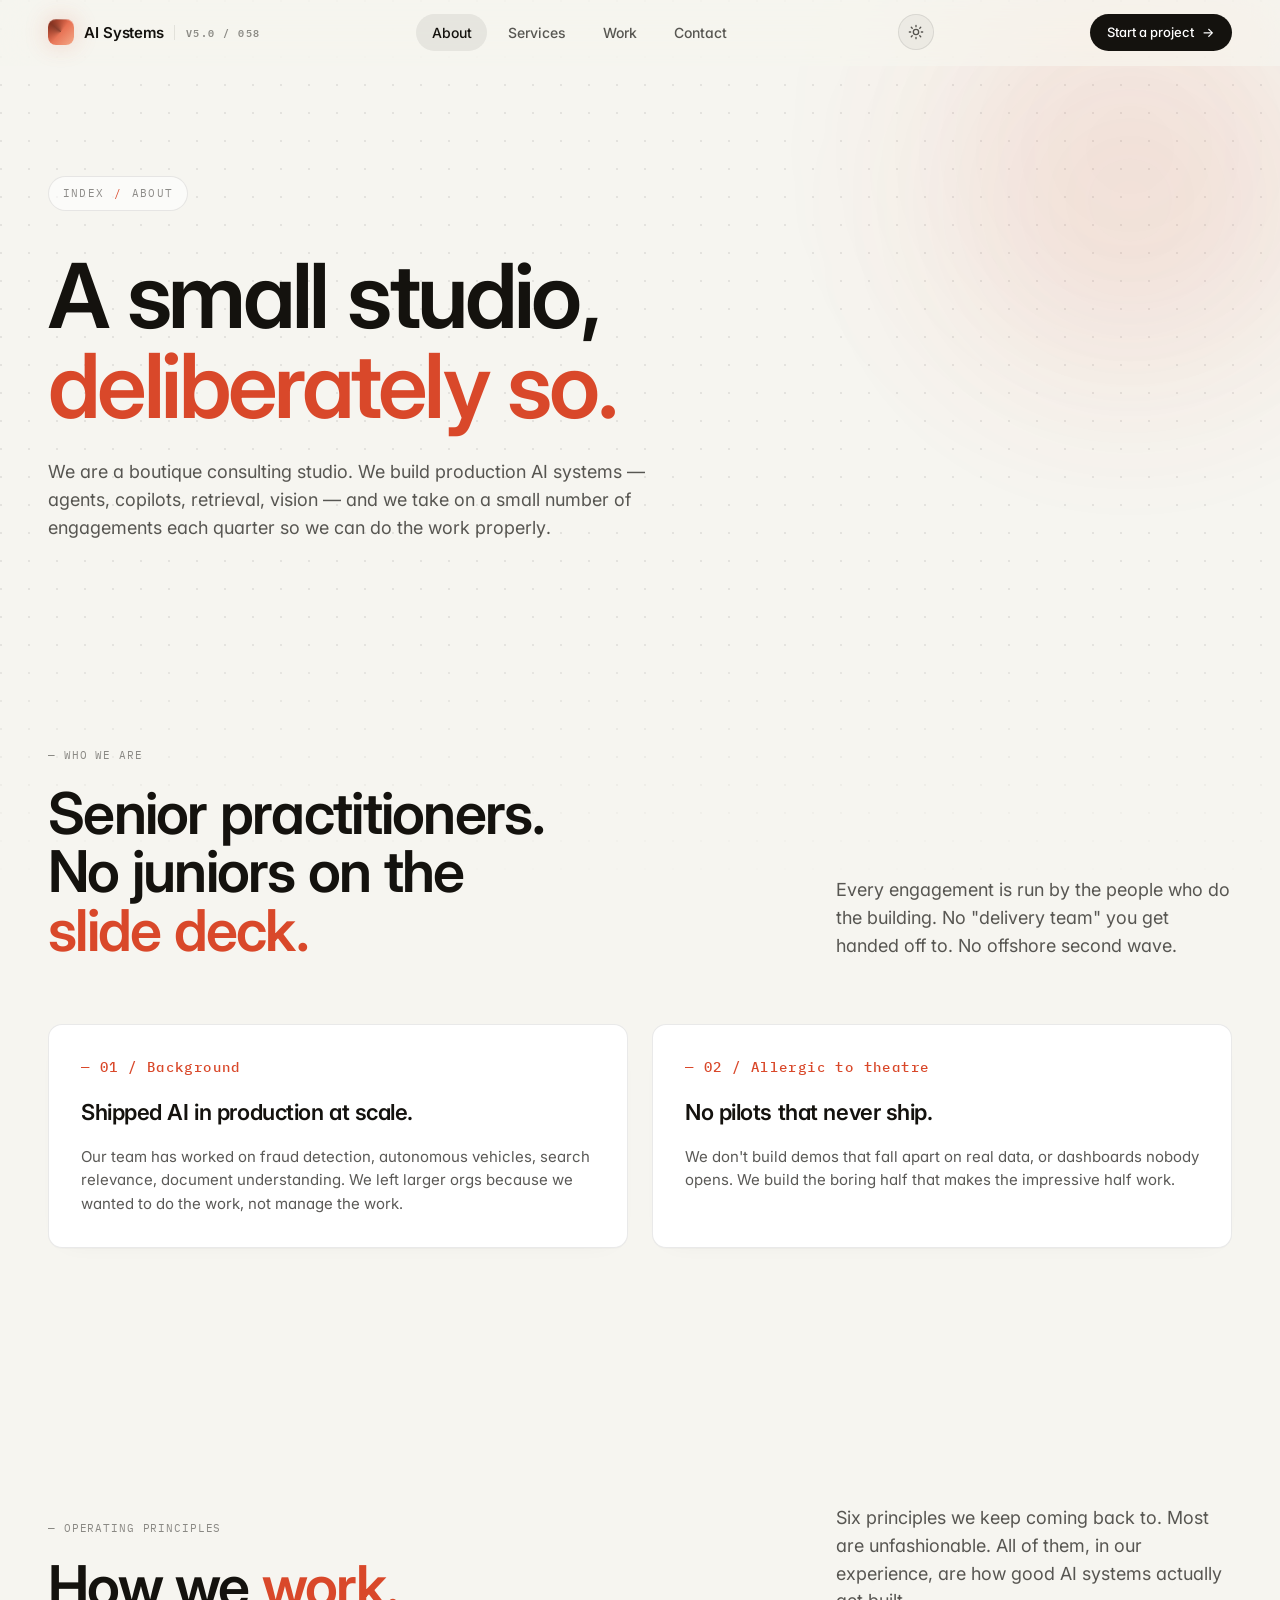
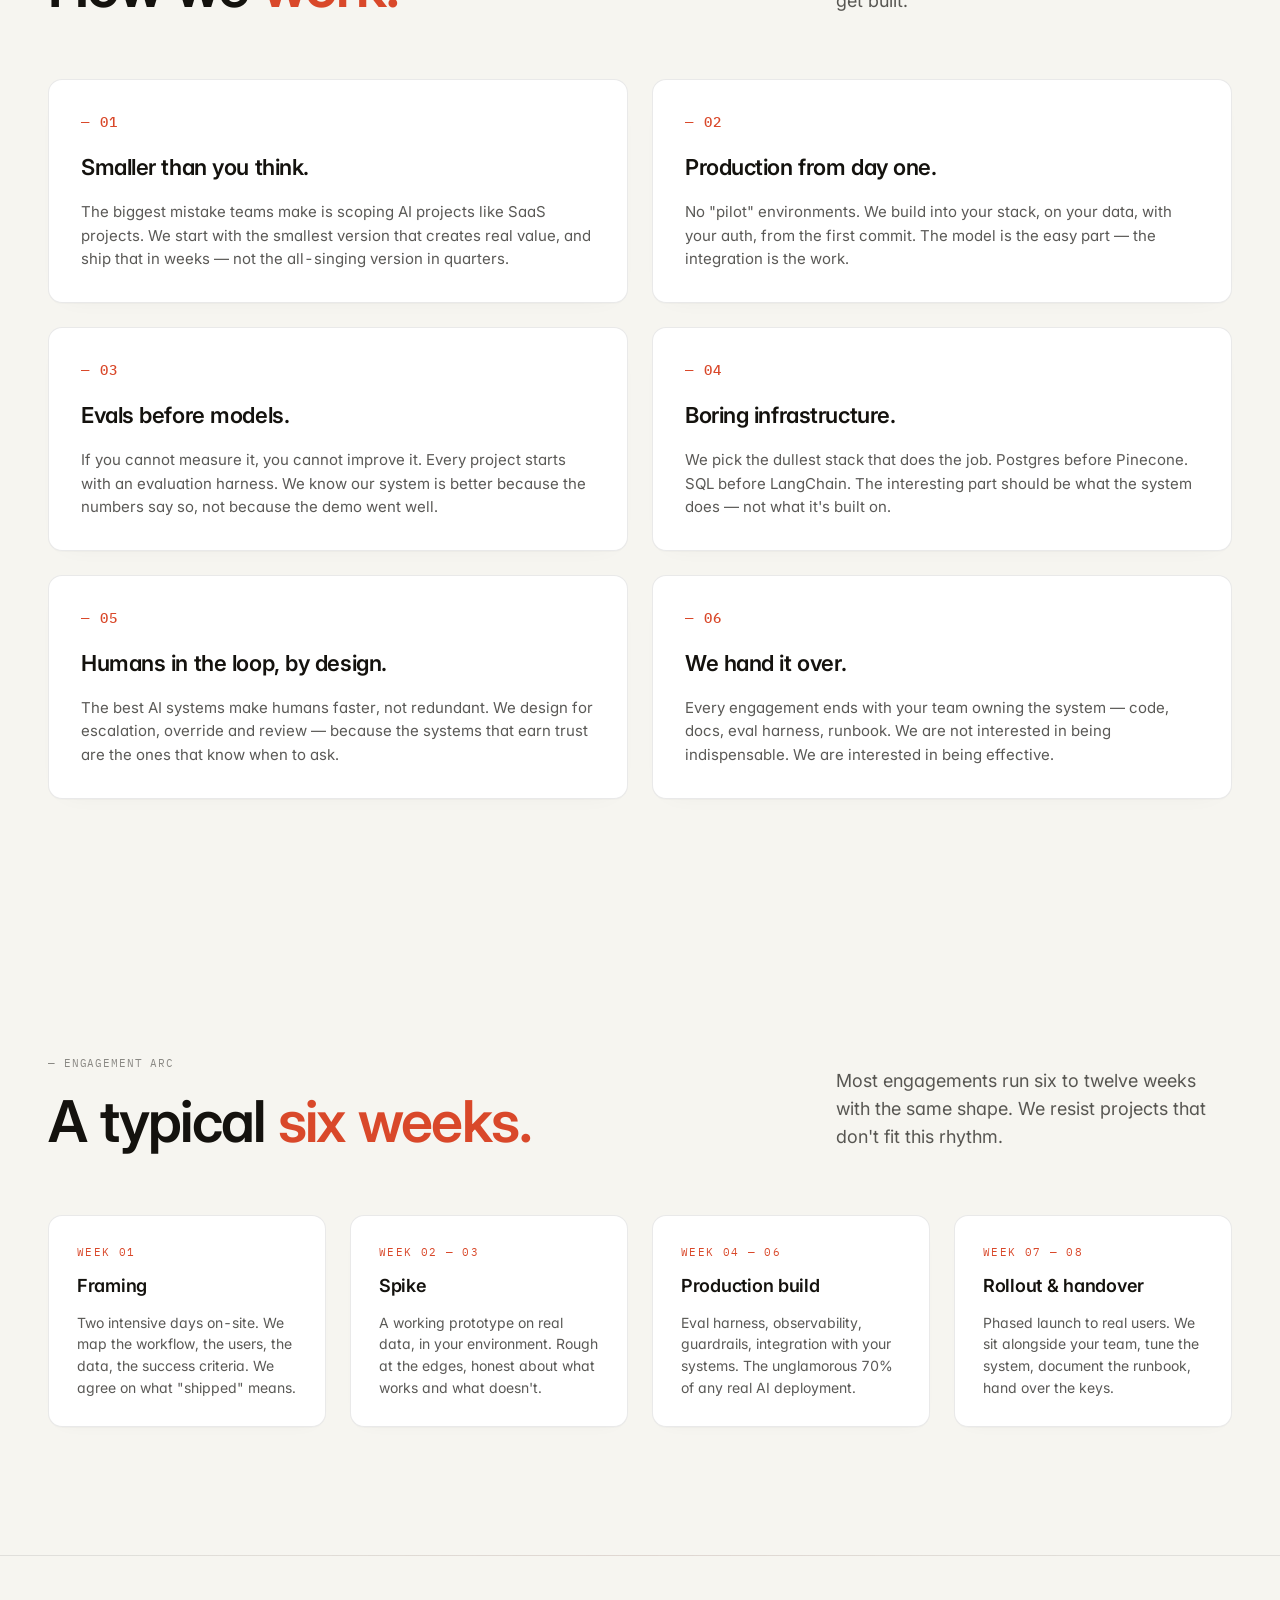
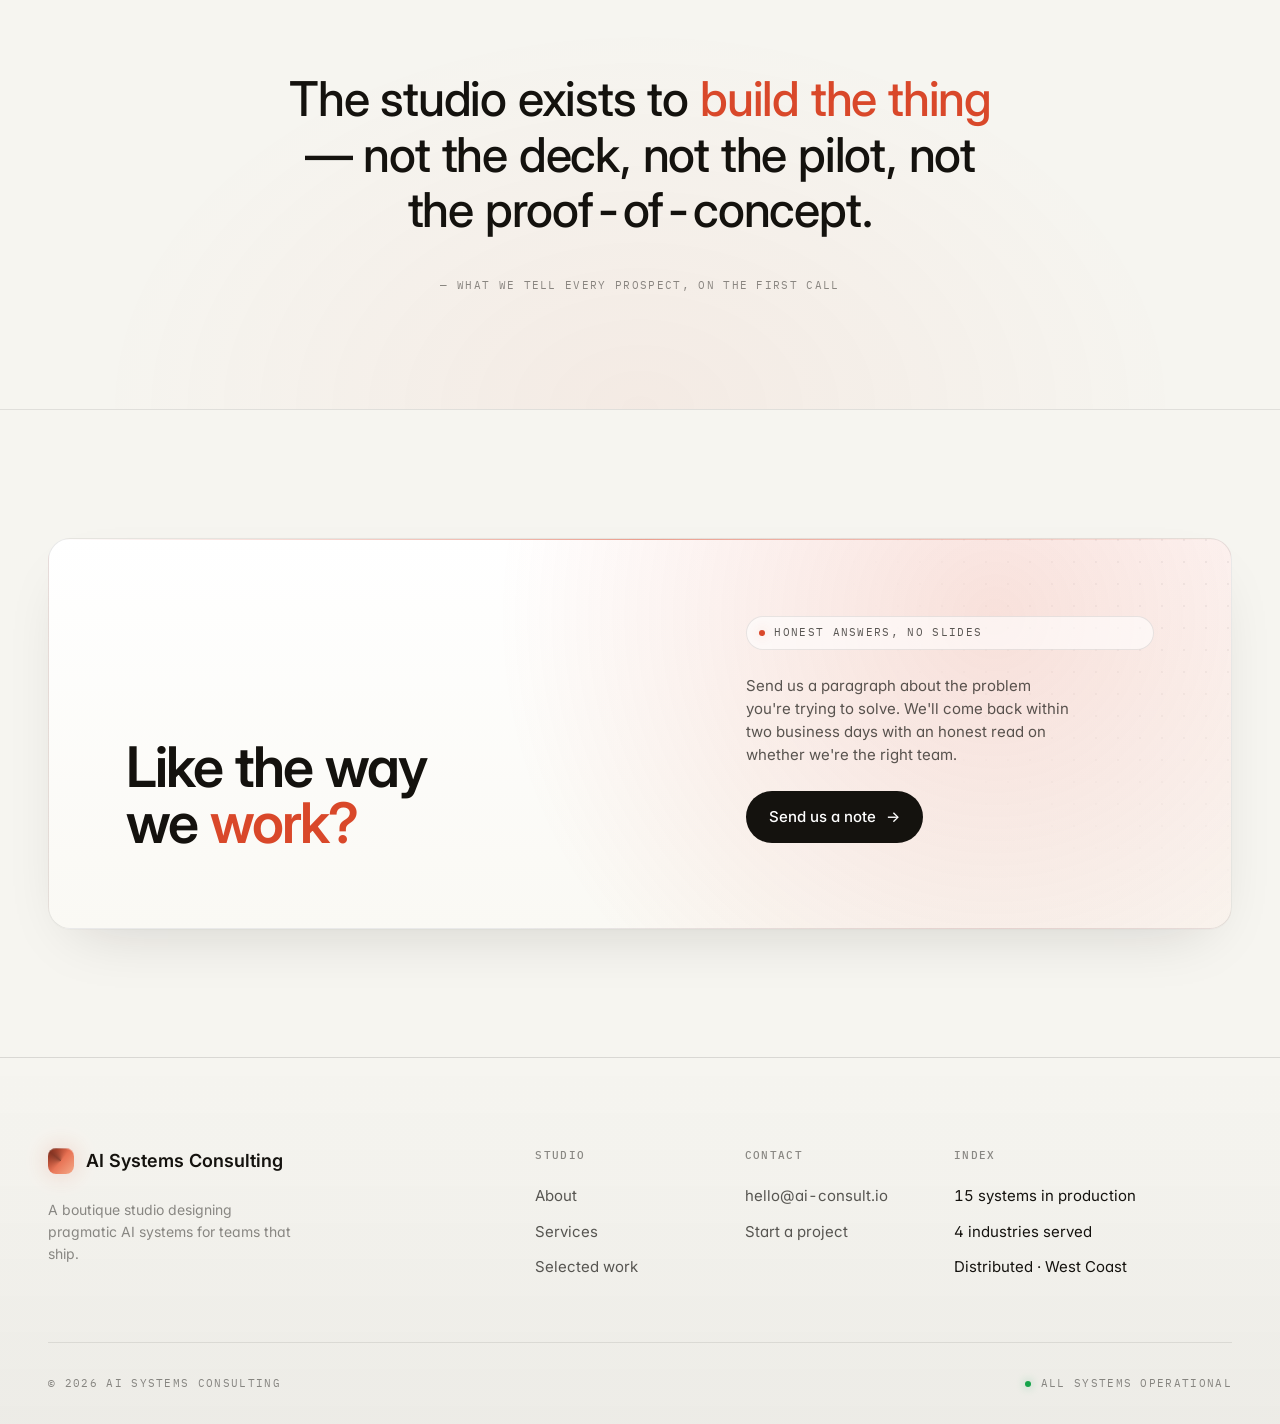
==== commit 20df1d60: "Add light theme toggle — warm paper, deepened coral, soft shadows" ====
--- a/about.html
+++ b/about.html
@@ -8,6 +8,7 @@
 <link rel="preconnect" href="https://fonts.googleapis.com">
 <link rel="preconnect" href="https://fonts.gstatic.com" crossorigin>
 <link rel="stylesheet" href="assets/css/styles.css">
+<script>(function(){try{var t=localStorage.getItem('theme');if(!t)t=matchMedia('(prefers-color-scheme: light)').matches?'light':'dark';document.documentElement.setAttribute('data-theme',t);}catch(e){}})();</script>
 </head>
 <body>
 
@@ -20,6 +21,10 @@
       <a href="projects.html">Work</a>
       <a href="contact.html">Contact</a>
     </div>
+    <button class="theme-toggle" aria-label="Toggle theme" data-theme-toggle>
+      <svg class="ic-sun" viewBox="0 0 24 24" fill="none" stroke="currentColor" stroke-width="2" stroke-linecap="round" stroke-linejoin="round"><circle cx="12" cy="12" r="4"/><path d="M12 2v2M12 20v2M4.93 4.93l1.41 1.41M17.66 17.66l1.41 1.41M2 12h2M20 12h2M4.93 19.07l1.41-1.41M17.66 6.34l1.41-1.41"/></svg>
+      <svg class="ic-moon" viewBox="0 0 24 24" fill="none" stroke="currentColor" stroke-width="2" stroke-linecap="round" stroke-linejoin="round"><path d="M21 12.79A9 9 0 1 1 11.21 3 7 7 0 0 0 21 12.79z"/></svg>
+    </button>
     <a href="contact.html" class="nav-cta">Start a project <span class="arr">→</span></a>
   </div>
 </nav>
--- a/assets/css/styles.css
+++ b/assets/css/styles.css
@@ -566,3 +566,171 @@
   .form-row { grid-template-columns: 1fr; }
   .brand-tag { display: none; }
 }
+
+/* ==========================================================================
+   LIGHT THEME — warm paper, deepened coral, soft shadows
+   ========================================================================== */
+
+[data-theme="light"] {
+  --bg:           #F6F5F0;
+  --bg-2:         #EFEEE8;
+  --surface:      #FFFFFF;
+  --surface-2:    #FAF9F4;
+  --line:         rgba(20, 18, 14, 0.09);
+  --line-2:       rgba(20, 18, 14, 0.16);
+  --line-strong:  rgba(20, 18, 14, 0.28);
+
+  --ink:          #14120E;
+  --ink-2:        rgba(20, 18, 14, 0.70);
+  --ink-3:        rgba(20, 18, 14, 0.48);
+  --ink-4:        rgba(20, 18, 14, 0.30);
+
+  --coral:        #D9482A;
+  --coral-deep:   #BF3C20;
+  --coral-glow:   rgba(217, 72, 42, 0.22);
+  --coral-soft:   rgba(217, 72, 42, 0.06);
+
+  --gradient-warm: linear-gradient(135deg, #D9482A 0%, #E87355 50%, #F4A988 100%);
+}
+
+[data-theme="light"] body::before {
+  background-image: radial-gradient(circle at 1px 1px, rgba(20, 18, 14, 0.08) 1px, transparent 0);
+  mask-image: linear-gradient(to bottom, black 0%, black 70%, transparent 100%);
+}
+[data-theme="light"] body::after {
+  opacity: 0.35;
+  filter: blur(90px);
+}
+
+[data-theme="light"] ::selection { background: var(--coral); color: #FFFFFF; }
+
+/* Nav */
+[data-theme="light"] .nav { background: rgba(246, 245, 240, 0.7); }
+[data-theme="light"] .nav.scrolled { background: rgba(246, 245, 240, 0.92); border-bottom-color: var(--line); }
+[data-theme="light"] .nav-links a:hover { background: rgba(20, 18, 14, 0.05); }
+[data-theme="light"] .nav-links a.active { background: rgba(20, 18, 14, 0.07); }
+[data-theme="light"] .nav-cta { background: var(--ink); color: #FFFFFF; }
+[data-theme="light"] .nav-cta:hover { background: var(--coral); color: #FFFFFF; box-shadow: 0 8px 28px var(--coral-glow); }
+
+/* Buttons */
+[data-theme="light"] .btn-primary { background: var(--ink); color: #FFFFFF; }
+[data-theme="light"] .btn-primary:hover { background: var(--coral); color: #FFFFFF; box-shadow: 0 10px 32px var(--coral-glow); }
+[data-theme="light"] .btn-ghost { background: rgba(20, 18, 14, 0.04); border-color: var(--line); }
+[data-theme="light"] .btn-ghost:hover { background: rgba(20, 18, 14, 0.07); border-color: var(--line-2); }
+
+/* Tag */
+[data-theme="light"] .tag { background: rgba(255, 255, 255, 0.6); }
+
+/* Cards */
+[data-theme="light"] .card {
+  background: #FFFFFF;
+  box-shadow: 0 1px 0 rgba(20, 18, 14, 0.02), 0 8px 24px -16px rgba(20, 18, 14, 0.08);
+}
+[data-theme="light"] .card::before { background: linear-gradient(90deg, transparent, rgba(20, 18, 14, 0.10), transparent); }
+[data-theme="light"] .card:hover { background: #FFFFFF; box-shadow: 0 1px 0 rgba(20, 18, 14, 0.02), 0 14px 40px -18px rgba(20, 18, 14, 0.16); }
+[data-theme="light"] .card-icon { background: rgba(217, 72, 42, 0.07); border-color: rgba(217, 72, 42, 0.20); }
+
+/* Tall card visual */
+[data-theme="light"] .card.tall .visual {
+  background:
+    radial-gradient(circle at 30% 20%, rgba(217, 72, 42, 0.14), transparent 55%),
+    linear-gradient(180deg, var(--surface-2), #F1EFE8);
+  border-color: var(--line);
+}
+[data-theme="light"] .card.tall .visual::after {
+  background-image: radial-gradient(circle at 1px 1px, rgba(20, 18, 14, 0.08) 1px, transparent 0);
+  opacity: 0.7;
+}
+
+/* Work cards */
+[data-theme="light"] .work-card {
+  background: #FFFFFF;
+  box-shadow: 0 1px 0 rgba(20, 18, 14, 0.02), 0 10px 32px -18px rgba(20, 18, 14, 0.10);
+}
+[data-theme="light"] .work-card:hover { box-shadow: 0 1px 0 rgba(20, 18, 14, 0.02), 0 18px 50px -20px rgba(20, 18, 14, 0.18); }
+[data-theme="light"] .work-visual {
+  background:
+    radial-gradient(circle at 25% 30%, rgba(217, 72, 42, 0.14), transparent 55%),
+    radial-gradient(circle at 75% 70%, rgba(232, 115, 85, 0.08), transparent 55%),
+    linear-gradient(180deg, var(--surface-2), #F1EFE8);
+  border-bottom-color: var(--line);
+}
+[data-theme="light"] .work-visual::before {
+  background-image: linear-gradient(rgba(20, 18, 14, 0.05) 1px, transparent 1px),
+                    linear-gradient(90deg, rgba(20, 18, 14, 0.05) 1px, transparent 1px);
+}
+[data-theme="light"] .work-status { background: rgba(255, 255, 255, 0.75); }
+
+/* Index list */
+[data-theme="light"] .idx-row:hover { background: rgba(20, 18, 14, 0.025); }
+
+/* Quote */
+[data-theme="light"] .quote-block { background: radial-gradient(ellipse at 50% 100%, var(--coral-soft), transparent 60%); }
+
+/* Principles */
+[data-theme="light"] .principle-card {
+  background: #FFFFFF;
+  box-shadow: 0 1px 0 rgba(20, 18, 14, 0.02), 0 8px 24px -18px rgba(20, 18, 14, 0.08);
+}
+[data-theme="light"] .principle-card:hover { background: #FFFFFF; box-shadow: 0 1px 0 rgba(20, 18, 14, 0.02), 0 14px 36px -18px rgba(20, 18, 14, 0.14); }
+
+/* Timeline */
+[data-theme="light"] .timeline-step { background: #FFFFFF; box-shadow: 0 1px 0 rgba(20, 18, 14, 0.02), 0 6px 18px -14px rgba(20, 18, 14, 0.08); }
+
+/* Breadcrumb */
+[data-theme="light"] .breadcrumb { background: rgba(255, 255, 255, 0.6); }
+
+/* Service detail */
+[data-theme="light"] .svc-detail .svc-aside { background: #FFFFFF; box-shadow: 0 1px 0 rgba(20, 18, 14, 0.02), 0 6px 18px -14px rgba(20, 18, 14, 0.08); }
+
+/* CTA */
+[data-theme="light"] .cta-card {
+  background:
+    radial-gradient(circle at 80% 20%, rgba(217, 72, 42, 0.16), transparent 50%),
+    linear-gradient(180deg, #FFFFFF, var(--surface-2));
+  box-shadow: 0 1px 0 rgba(20, 18, 14, 0.02), 0 24px 60px -28px rgba(20, 18, 14, 0.18);
+}
+[data-theme="light"] .cta-card::before { background: linear-gradient(90deg, transparent, rgba(217, 72, 42, 0.5), transparent); }
+[data-theme="light"] .cta-card::after { background-image: radial-gradient(circle at 1px 1px, rgba(20, 18, 14, 0.06) 1px, transparent 0); }
+
+/* Form */
+[data-theme="light"] .form-card { background: #FFFFFF; box-shadow: 0 1px 0 rgba(20, 18, 14, 0.02), 0 12px 36px -18px rgba(20, 18, 14, 0.12); }
+[data-theme="light"] .form-card::before { background: linear-gradient(90deg, transparent, rgba(20, 18, 14, 0.10), transparent); }
+[data-theme="light"] .field input,
+[data-theme="light"] .field textarea,
+[data-theme="light"] .field select { background: var(--bg-2); border-color: var(--line); }
+[data-theme="light"] .field input:focus,
+[data-theme="light"] .field textarea:focus,
+[data-theme="light"] .field select:focus { background: #FFFFFF; border-color: var(--coral); box-shadow: 0 0 0 3px var(--coral-soft); }
+[data-theme="light"] .field select { background-image: url("data:image/svg+xml,%3Csvg xmlns='http://www.w3.org/2000/svg' width='12' height='8' viewBox='0 0 12 8'%3E%3Cpath fill='%23666' d='M6 8L0 0h12z'/%3E%3C/svg%3E"); }
+
+/* Footer */
+[data-theme="light"] .footer { background: linear-gradient(180deg, transparent, rgba(20, 18, 14, 0.04)); }
+[data-theme="light"] .footer-bottom .status .dot { background: #16A34A; box-shadow: 0 0 10px rgba(22, 163, 74, 0.45); }
+
+/* ==========================================================================
+   THEME TOGGLE
+   ========================================================================== */
+
+.theme-toggle {
+  width: 36px; height: 36px;
+  border-radius: 999px;
+  background: rgba(255, 255, 255, 0.04);
+  border: 1px solid var(--line);
+  display: inline-flex; align-items: center; justify-content: center;
+  color: var(--ink-2);
+  transition: all 0.25s ease;
+  position: relative; flex-shrink: 0;
+}
+.theme-toggle:hover { background: rgba(255, 255, 255, 0.08); color: var(--ink); border-color: var(--line-2); }
+.theme-toggle svg { width: 16px; height: 16px; transition: opacity 0.25s, transform 0.4s cubic-bezier(.4,1.4,.5,1); position: absolute; }
+.theme-toggle .ic-sun { opacity: 0; transform: rotate(-90deg) scale(0.6); }
+.theme-toggle .ic-moon { opacity: 1; transform: rotate(0) scale(1); }
+[data-theme="light"] .theme-toggle { background: rgba(20, 18, 14, 0.04); }
+[data-theme="light"] .theme-toggle:hover { background: rgba(20, 18, 14, 0.08); }
+[data-theme="light"] .theme-toggle .ic-sun { opacity: 1; transform: rotate(0) scale(1); }
+[data-theme="light"] .theme-toggle .ic-moon { opacity: 0; transform: rotate(90deg) scale(0.6); }
+
+@media (max-width: 800px) {
+  .theme-toggle { width: 34px; height: 34px; }
+}
